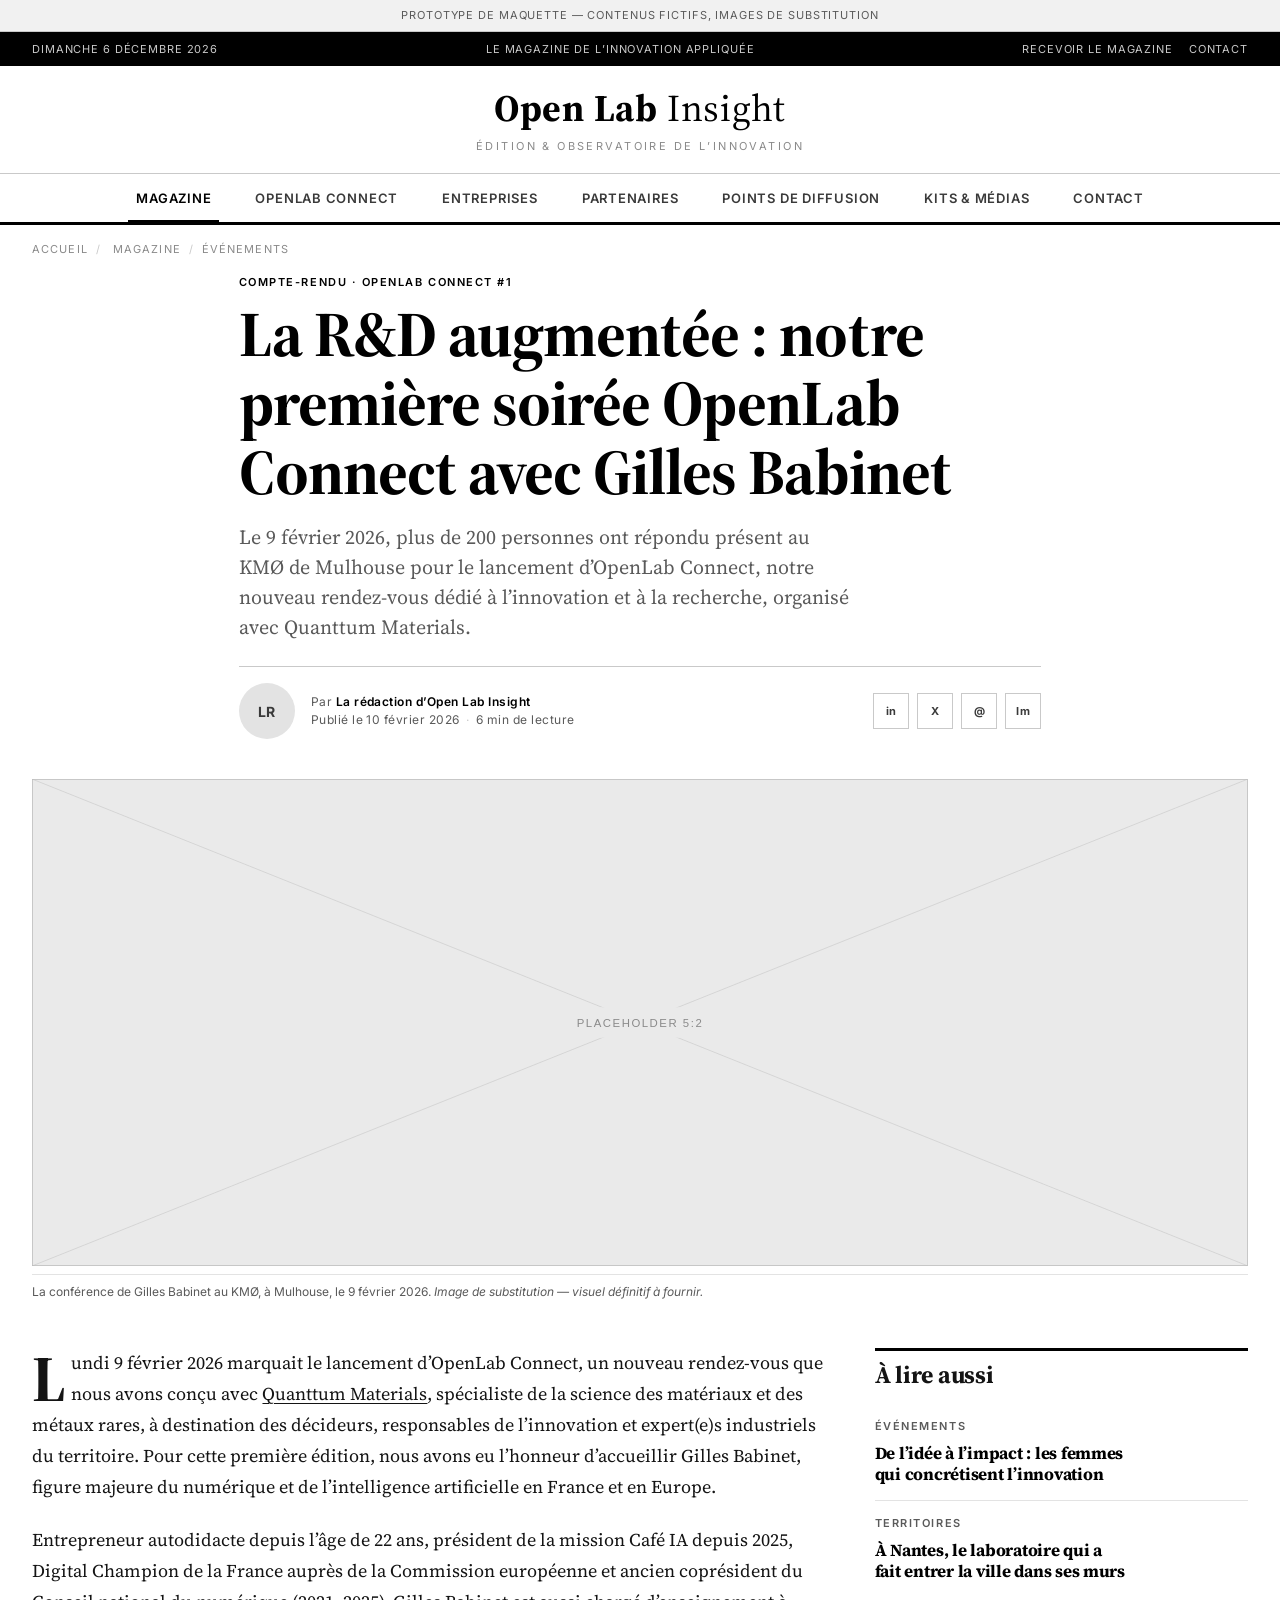
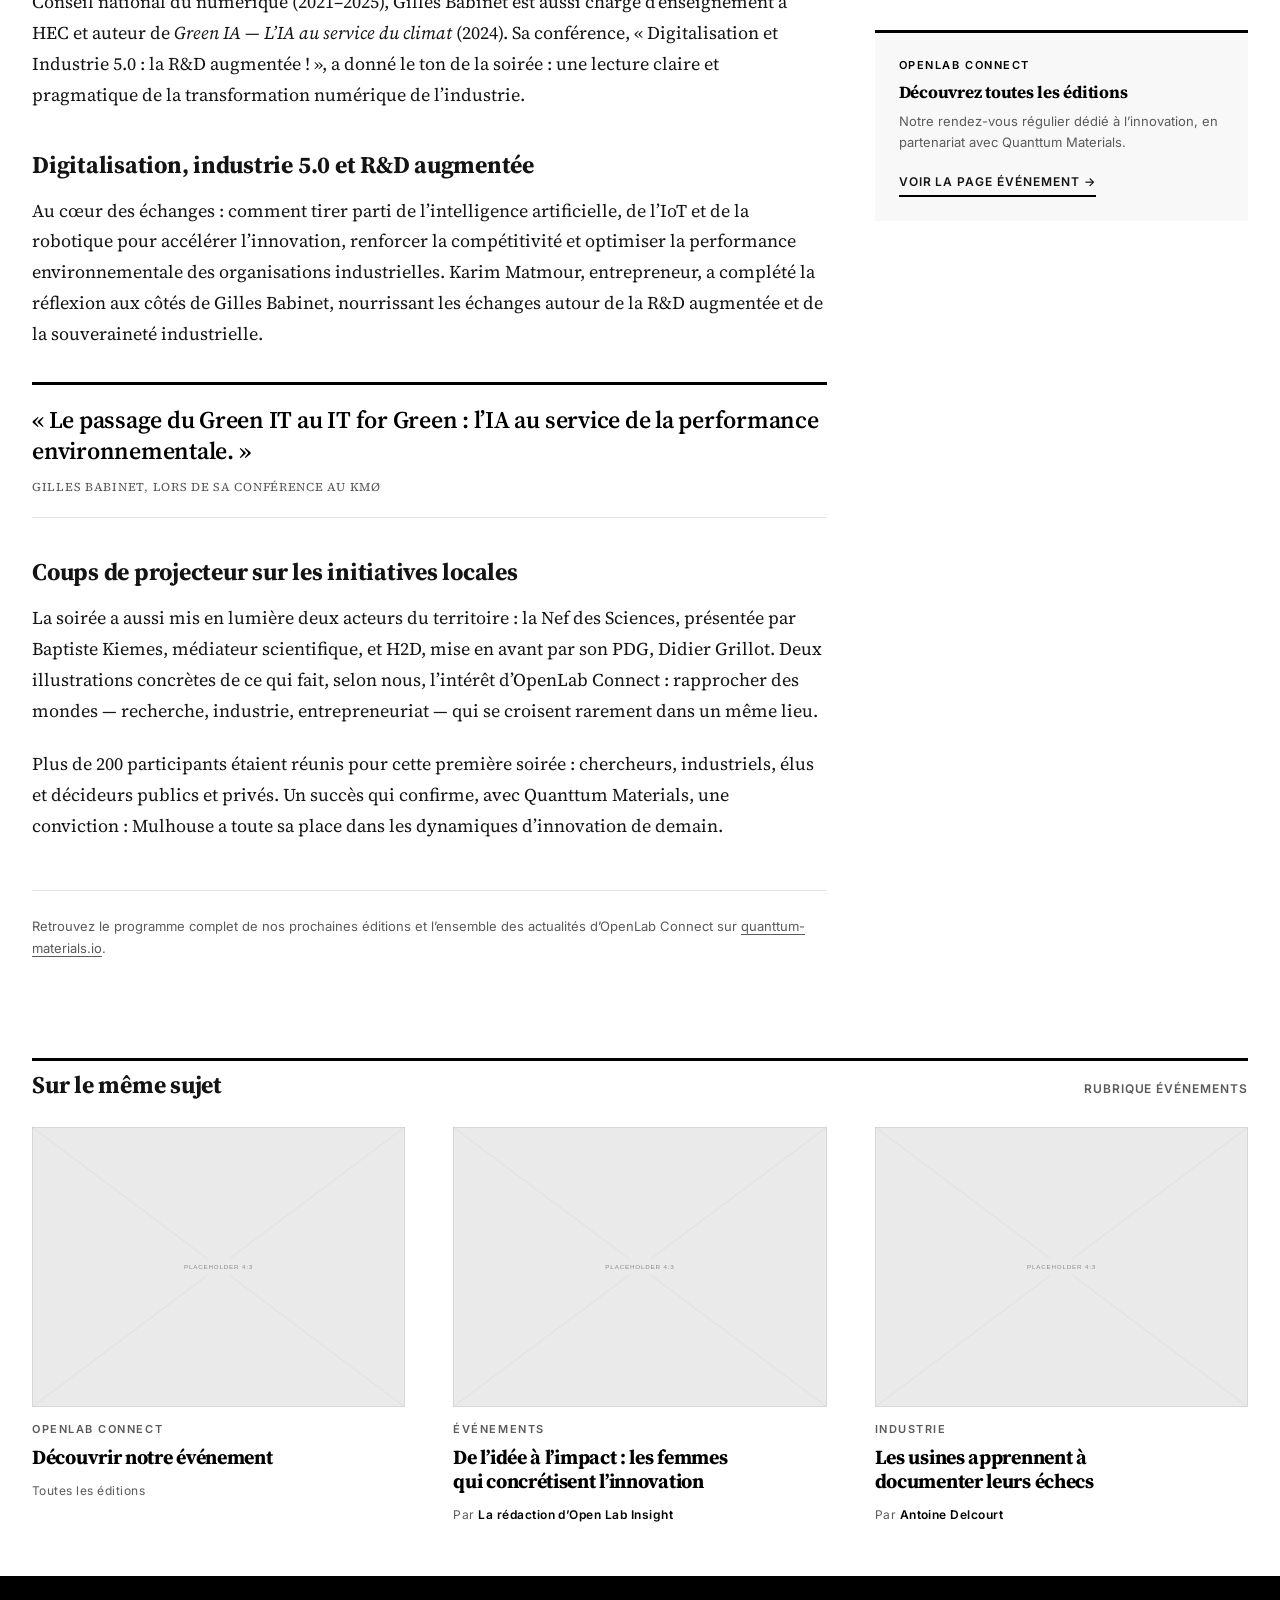
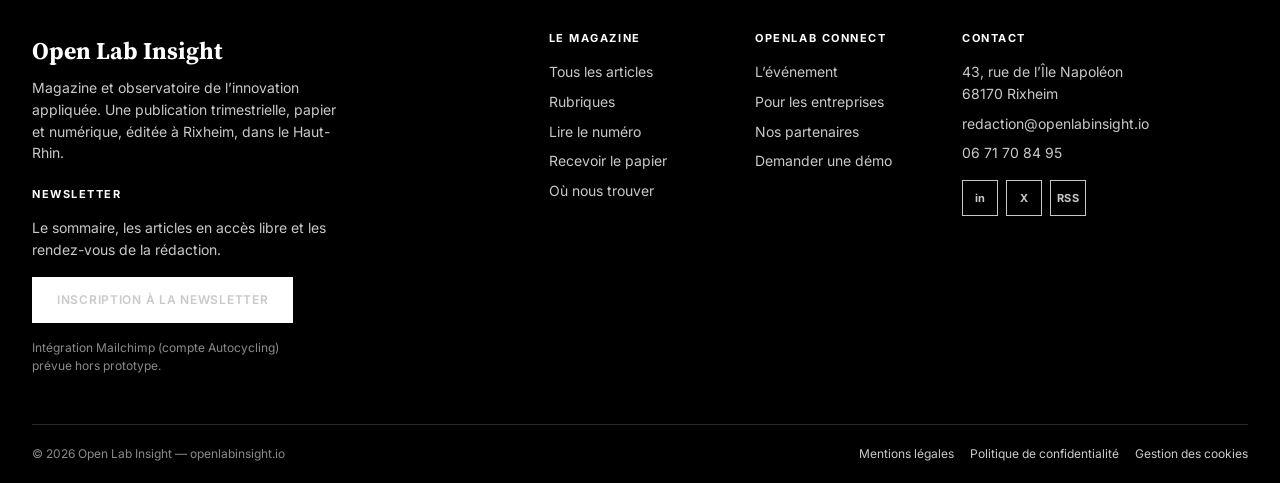
==== article-openlab-connect-1.html @ 0b48a6cc "OpenLab Connect : de la plateforme fictive à notre véritable événement OpenLab Connect devient notre" ====
<!doctype html>
<html lang="fr">
<head>
  <meta charset="utf-8">
  <meta name="viewport" content="width=device-width, initial-scale=1">
  <title>La R&D augmentée : notre première soirée avec Gilles Babinet | Open Lab Insight</title>
  <meta name="description" content="Compte-rendu de la 1re édition d'OpenLab Connect, le 9 février 2026 au KMØ de Mulhouse.">
  <link rel="preconnect" href="https://fonts.googleapis.com">
  <link rel="preconnect" href="https://fonts.gstatic.com" crossorigin>
  <link href="https://fonts.googleapis.com/css2?family=Inter:wght@400;500;600;700&family=Source+Serif+4:opsz,wght@8..60,400;8..60,600;8..60,700&display=swap" rel="stylesheet">
  <link href="https://cdn.jsdelivr.net/npm/bootstrap@5.3.3/dist/css/bootstrap.min.css" rel="stylesheet">
  <link href="assets/css/style.css" rel="stylesheet">
</head>
<body>
<!-- ============================================================
     Fragment commun : barre supérieure, bandeau-titre, navigation.
     Dupliqué dans chaque page (pas de moteur de template).
     Toute modification doit être répercutée partout — voir CLAUDE.md.
     L'onglet courant porte la classe « active » sur son .nav-link.
     ============================================================ -->
<div class="oli-protobar">Prototype de maquette &mdash; contenus fictifs, images de substitution</div>

<div class="oli-topbar">
  <div class="container oli-container">
    <div class="oli-topbar__inner">
      <span data-oli-date>&nbsp;</span>
      <span class="d-none d-lg-inline">Le magazine de l&rsquo;innovation appliqu&eacute;e</span>
      <span class="d-flex gap-3">
        <a href="kits.html">Recevoir le magazine</a>
        <a href="contact.html">Contact</a>
      </span>
    </div>
  </div>
</div>

<header class="oli-masthead">
  <div class="container oli-container">
    <a href="index.html" class="oli-logo">Open Lab <span>Insight</span></a>
    <p class="oli-tagline">&Eacute;dition &amp; observatoire de l&rsquo;innovation</p>
  </div>
</header>

<div class="oli-nav sticky-top">
  <div class="container oli-container">
    <nav class="navbar navbar-expand-lg" aria-label="Navigation principale">
      <button class="navbar-toggler ms-auto" type="button" data-bs-toggle="collapse"
              data-bs-target="#oliNav" aria-controls="oliNav" aria-expanded="false" aria-label="Ouvrir le menu">
        Menu
      </button>
      <div class="collapse navbar-collapse justify-content-center" id="oliNav">
        <ul class="navbar-nav">
          <li class="nav-item"><a class="nav-link active" data-nav="magazine" aria-current="page" href="magazine.html">Magazine</a></li>
          <li class="nav-item"><a class="nav-link" data-nav="connect" href="openlab-connect.html">OpenLab Connect</a></li>
          <li class="nav-item"><a class="nav-link" data-nav="entreprises" href="entreprises.html">Entreprises</a></li>
          <li class="nav-item"><a class="nav-link" data-nav="partenaires" href="partenaires.html">Partenaires</a></li>
          <li class="nav-item"><a class="nav-link" data-nav="diffusion" href="points-de-diffusion.html">Points de diffusion</a></li>
          <li class="nav-item"><a class="nav-link" data-nav="kits" href="kits.html">Kits &amp; m&eacute;dias</a></li>
          <li class="nav-item"><a class="nav-link" data-nav="contact" href="contact.html">Contact</a></li>
        </ul>
      </div>
    </nav>
  </div>
</div>

<main id="contenu">
<div class="container oli-container">
  <div class="oli-breadcrumb">
    <a href="index.html">Accueil</a><span class="oli-sep">/</span>
    <a href="magazine.html">Magazine</a><span class="oli-sep">/</span>&Eacute;v&eacute;nements
  </div>
</div>

<article>
  <!-- Chapeau de l'article -->
  <header class="container oli-container pb-4">
    <div class="row justify-content-center">
      <div class="col-lg-9 col-xl-8">
        <p class="oli-kicker oli-kicker--black">Compte-rendu &middot; OpenLab Connect #1</p>
        <h1 class="oli-headline oli-headline--xxl mb-3">
          La R&amp;D augment&eacute;e&nbsp;: notre premi&egrave;re soir&eacute;e OpenLab Connect avec Gilles Babinet
        </h1>
        <p class="oli-standfirst oli-standfirst--lg mb-4" style="max-width:62ch;">
          Le 9 f&eacute;vrier 2026, plus de 200 personnes ont r&eacute;pondu pr&eacute;sent au KM&Oslash; de Mulhouse pour
          le lancement d&rsquo;OpenLab Connect, notre nouveau rendez-vous d&eacute;di&eacute; &agrave; l&rsquo;innovation
          et &agrave; la recherche, organis&eacute; avec Quanttum Materials.
        </p>

        <div class="d-flex flex-wrap align-items-center justify-content-between gap-3 py-3 oli-rule oli-rule-dark">
          <div class="d-flex align-items-center gap-3">
            <span class="oli-avatar oli-avatar--lg" aria-hidden="true">LR</span>
            <div class="oli-byline mt-0">
              <div>Par <strong>La r&eacute;daction d&rsquo;Open Lab Insight</strong></div>
              <div>Publi&eacute; le 10 f&eacute;vrier 2026<span class="oli-sep">&middot;</span>6 min de lecture</div>
            </div>
          </div>
          <div class="oli-share d-flex gap-2">
            <a href="#" aria-label="Partager sur LinkedIn">in</a>
            <a href="#" aria-label="Partager sur X">X</a>
            <a href="#" aria-label="Partager par e-mail">@</a>
            <a href="#" aria-label="Imprimer l&rsquo;article">Im</a>
          </div>
        </div>
      </div>
    </div>
  </header>

  <!-- Visuel principal -->
  <div class="container oli-container mb-5">
    <figure class="mb-0">
      <img src="assets/img/ph-panorama.svg" alt="Image de substitution&nbsp;: conf&eacute;rence au KM&Oslash; de Mulhouse" width="1600" height="640">
      <figcaption>
        La conf&eacute;rence de Gilles Babinet au KM&Oslash;, &agrave; Mulhouse, le 9 f&eacute;vrier 2026.
        <em>Image de substitution &mdash; visuel d&eacute;finitif &agrave; fournir.</em>
      </figcaption>
    </figure>
  </div>

  <div class="container oli-container">
    <div class="row g-5">

      <!-- Corps de l'article -->
      <div class="col-lg-8">
        <div class="oli-article__body">
          <p class="oli-lede">
            Lundi 9 f&eacute;vrier 2026 marquait le lancement d&rsquo;OpenLab Connect, un nouveau rendez-vous
            que nous avons con&ccedil;u avec
            <a href="https://www.quanttum-materials.io/" target="_blank" rel="noopener">Quanttum Materials</a>,
            sp&eacute;cialiste de la science des mat&eacute;riaux et des m&eacute;taux rares, &agrave; destination des
            d&eacute;cideurs, responsables de l&rsquo;innovation et expert(e)s industriels du territoire. Pour cette
            premi&egrave;re &eacute;dition, nous avons eu l&rsquo;honneur d&rsquo;accueillir Gilles Babinet, figure majeure
            du num&eacute;rique et de l&rsquo;intelligence artificielle en France et en Europe.
          </p>
          <p>
            Entrepreneur autodidacte depuis l&rsquo;&acirc;ge de 22 ans, pr&eacute;sident de la mission Caf&eacute; IA
            depuis 2025, Digital Champion de la France aupr&egrave;s de la Commission europ&eacute;enne et ancien
            copr&eacute;sident du Conseil national du num&eacute;rique (2021&ndash;2025), Gilles Babinet est aussi
            charg&eacute; d&rsquo;enseignement &agrave; HEC et auteur de <em>Green IA &mdash; L&rsquo;IA au service du
            climat</em> (2024). Sa conf&eacute;rence, &laquo;&nbsp;Digitalisation et Industrie 5.0&nbsp;: la
            R&amp;D augment&eacute;e&nbsp;!&nbsp;&raquo;, a donn&eacute; le ton de la soir&eacute;e&nbsp;: une lecture claire
            et pragmatique de la transformation num&eacute;rique de l&rsquo;industrie.
          </p>

          <h2>Digitalisation, industrie 5.0 et R&amp;D augment&eacute;e</h2>
          <p>
            Au c&oelig;ur des &eacute;changes&nbsp;: comment tirer parti de l&rsquo;intelligence artificielle, de
            l&rsquo;IoT et de la robotique pour acc&eacute;l&eacute;rer l&rsquo;innovation, renforcer la comp&eacute;titivit&eacute;
            et optimiser la performance environnementale des organisations industrielles. Karim Matmour,
            entrepreneur, a compl&eacute;t&eacute; la r&eacute;flexion aux c&ocirc;t&eacute;s de Gilles Babinet, nourrissant les
            &eacute;changes autour de la R&amp;D augment&eacute;e et de la souverainet&eacute; industrielle.
          </p>

          <div class="oli-quote">
            <p>&laquo;&nbsp;Le passage du Green IT au IT for Green&nbsp;: l&rsquo;IA au service de la
            performance environnementale.&nbsp;&raquo;</p>
            <footer>Gilles Babinet, lors de sa conf&eacute;rence au KM&Oslash;</footer>
          </div>

          <h2>Coups de projecteur sur les initiatives locales</h2>
          <p>
            La soir&eacute;e a aussi mis en lumi&egrave;re deux acteurs du territoire&nbsp;: la Nef des Sciences,
            pr&eacute;sent&eacute;e par Baptiste Kiemes, m&eacute;diateur scientifique, et H2D, mise en avant par son
            PDG, Didier Grillot. Deux illustrations concr&egrave;tes de ce qui fait, selon nous, l&rsquo;int&eacute;r&ecirc;t
            d&rsquo;OpenLab Connect&nbsp;: rapprocher des mondes &mdash; recherche, industrie, entrepreneuriat &mdash;
            qui se croisent rarement dans un m&ecirc;me lieu.
          </p>
          <p>
            Plus de 200 participants &eacute;taient r&eacute;unis pour cette premi&egrave;re soir&eacute;e&nbsp;: chercheurs,
            industriels, &eacute;lus et d&eacute;cideurs publics et priv&eacute;s. Un succ&egrave;s qui confirme, avec
            Quanttum Materials, une conviction&nbsp;: Mulhouse a toute sa place dans les dynamiques
            d&rsquo;innovation de demain.
          </p>

          <p class="mt-5 pt-4 oli-rule" style="font-size:.8125rem;font-family:var(--oli-sans);color:var(--oli-grey-700);">
            Retrouvez le programme complet de nos prochaines &eacute;ditions et l&rsquo;ensemble des actualit&eacute;s
            d&rsquo;OpenLab Connect sur
            <a href="https://www.quanttum-materials.io/actualites" target="_blank" rel="noopener">quanttum-materials.io</a>.
          </p>
        </div>
      </div>

      <!-- Colonne latérale -->
      <aside class="col-lg-4">
        <div class="position-sticky" style="top:96px;">
          <div class="oli-section-head"><h2>&Agrave; lire aussi</h2></div>
          <ul class="oli-list mb-5">
            <li>
              <p class="oli-kicker">&Eacute;v&eacute;nements</p>
              <h3 class="oli-headline oli-headline--sm"><a href="article-openlab-connect-2.html">De l&rsquo;id&eacute;e &agrave; l&rsquo;impact&nbsp;: les femmes qui concr&eacute;tisent l&rsquo;innovation</a></h3>
            </li>
            <li>
              <p class="oli-kicker">Territoires</p>
              <h3 class="oli-headline oli-headline--sm"><a href="article.html">&Agrave; Nantes, le laboratoire qui a fait entrer la ville dans ses murs</a></h3>
            </li>
          </ul>

          <div class="oli-edito">
            <p class="oli-kicker oli-kicker--black">OpenLab Connect</p>
            <h3 class="oli-headline oli-headline--sm mb-2">D&eacute;couvrez toutes les &eacute;ditions</h3>
            <p style="font-size:.8125rem;color:var(--oli-grey-700);">Notre rendez-vous r&eacute;gulier d&eacute;di&eacute; &agrave; l&rsquo;innovation, en partenariat avec Quanttum Materials.</p>
            <a href="openlab-connect.html" class="oli-arrow-link">Voir la page &eacute;v&eacute;nement &rarr;</a>
          </div>
        </div>
      </aside>

    </div>
  </div>
</article>

<!-- Sur le même sujet -->
<section class="oli-section mt-4">
  <div class="container oli-container">
    <div class="oli-section-head">
      <h2>Sur le m&ecirc;me sujet</h2>
      <a class="oli-more" href="magazine.html">Rubrique &Eacute;v&eacute;nements</a>
    </div>
    <div class="row g-4 g-lg-5">
      <div class="col-md-4">
        <article class="oli-card"><a class="oli-card__media" href="openlab-connect.html" tabindex="-1" aria-hidden="true"><img src="assets/img/ph-standard.svg" alt="" width="900" height="675"></a>
          <p class="oli-kicker">OpenLab Connect</p>
          <h3 class="oli-headline oli-headline--md"><a href="openlab-connect.html">D&eacute;couvrir notre &eacute;v&eacute;nement</a></h3>
          <p class="oli-byline">Toutes les &eacute;ditions</p></article>
      </div>
      <div class="col-md-4">
        <article class="oli-card"><a class="oli-card__media" href="article-openlab-connect-2.html" tabindex="-1" aria-hidden="true"><img src="assets/img/ph-standard.svg" alt="" width="900" height="675"></a>
          <p class="oli-kicker">&Eacute;v&eacute;nements</p>
          <h3 class="oli-headline oli-headline--md"><a href="article-openlab-connect-2.html">De l&rsquo;id&eacute;e &agrave; l&rsquo;impact&nbsp;: les femmes qui concr&eacute;tisent l&rsquo;innovation</a></h3>
          <p class="oli-byline">Par <strong>La r&eacute;daction d&rsquo;Open Lab Insight</strong></p></article>
      </div>
      <div class="col-md-4">
        <article class="oli-card"><a class="oli-card__media" href="article.html" tabindex="-1" aria-hidden="true"><img src="assets/img/ph-standard.svg" alt="" width="900" height="675"></a>
          <p class="oli-kicker">Industrie</p>
          <h3 class="oli-headline oli-headline--md"><a href="article.html">Les usines apprennent &agrave; documenter leurs &eacute;checs</a></h3>
          <p class="oli-byline">Par <strong>Antoine Delcourt</strong></p></article>
      </div>
    </div>
  </div>
</section>
</main>

<!-- ============================================================
     Fragment commun : pied de page.
     Dupliqu&eacute; dans chaque page — voir CLAUDE.md.
     ============================================================ -->
<footer class="oli-footer">
  <div class="container oli-container">
    <div class="row g-4">

      <div class="col-lg-4">
        <p class="oli-footer__logo mb-2">Open Lab Insight</p>
        <p class="mb-4" style="font-size:.875rem;max-width:34ch;">
          Magazine et observatoire de l&rsquo;innovation appliqu&eacute;e. Une publication trimestrielle,
          papier et num&eacute;rique, &eacute;dit&eacute;e &agrave; Rixheim, dans le Haut-Rhin.
        </p>
        <h3>Newsletter</h3>
        <p class="mb-3" style="font-size:.875rem;max-width:34ch;">
          Le sommaire, les articles en acc&egrave;s libre et les rendez-vous de la r&eacute;daction.
        </p>
        <a href="#" class="btn btn-light">Inscription &agrave; la newsletter</a>
        <p class="form-text mt-3 mb-0" style="color:var(--oli-grey-500);max-width:34ch;">
          Int&eacute;gration Mailchimp (compte Autocycling) pr&eacute;vue hors prototype.
        </p>
      </div>

      <div class="col-6 col-lg-2 offset-lg-1">
        <h3>Le magazine</h3>
        <ul>
          <li><a href="magazine.html">Tous les articles</a></li>
          <li><a href="magazine.html">Rubriques</a></li>
          <li><a href="kits.html">Lire le num&eacute;ro</a></li>
          <li><a href="kits.html">Recevoir le papier</a></li>
          <li><a href="points-de-diffusion.html">O&ugrave; nous trouver</a></li>
        </ul>
      </div>

      <div class="col-6 col-lg-2">
        <h3>OpenLab Connect</h3>
        <ul>
          <li><a href="openlab-connect.html">L&rsquo;&eacute;v&eacute;nement</a></li>
          <li><a href="entreprises.html">Pour les entreprises</a></li>
          <li><a href="partenaires.html">Nos partenaires</a></li>
          <li><a href="contact.html">Demander une d&eacute;mo</a></li>
        </ul>
      </div>

      <div class="col-6 col-lg-3">
        <h3>Contact</h3>
        <ul>
          <li>43, rue de l&rsquo;&Icirc;le Napol&eacute;on<br>68170 Rixheim</li>
          <li><a href="mailto:redaction@openlabinsight.io">redaction@openlabinsight.io</a></li>
          <li><a href="tel:+33671708495">06 71 70 84 95</a></li>
        </ul>
        <div class="oli-share d-flex gap-2 mt-3">
          <a href="#" aria-label="LinkedIn">in</a>
          <a href="#" aria-label="X">X</a>
          <a href="#" aria-label="Flux RSS">RSS</a>
        </div>
      </div>

    </div>

    <div class="oli-footer__bottom d-flex flex-wrap justify-content-between gap-2">
      <span>&copy; <span data-oli-year>2026</span> Open Lab Insight &mdash; openlabinsight.io</span>
      <span class="d-flex flex-wrap gap-3">
        <a href="#">Mentions l&eacute;gales</a>
        <a href="#">Politique de confidentialit&eacute;</a>
        <a href="#">Gestion des cookies</a>
      </span>
    </div>
  </div>
</footer>
<script src="https://cdn.jsdelivr.net/npm/bootstrap@5.3.3/dist/js/bootstrap.bundle.min.js"></script>
<script src="assets/js/main.js"></script>
</body>
</html>
---- assets/css/style.css ----
/* ==========================================================================
   Open Lab Insight — prototype
   Palette : blanc, noir, gris uniquement. Aucune couleur.
   Surcharge des variables Bootstrap 5 (voir CLAUDE.md).
   ========================================================================== */

:root {
  /* Échelle de gris */
  --oli-black:     #000000;
  --oli-ink:       #141414;
  --oli-graphite:  #3a3a3a;
  --oli-grey-700:  #5a5a5a;
  --oli-grey-500:  #8a8a8a;
  --oli-grey-300:  #c9c9c9;
  --oli-grey-200:  #e3e3e3;
  --oli-grey-100:  #f1f1f1;
  --oli-grey-50:   #f8f8f8;
  --oli-white:     #ffffff;

  --oli-serif: "Source Serif 4", Georgia, "Times New Roman", serif;
  --oli-sans:  "Inter", -apple-system, BlinkMacSystemFont, "Segoe UI", Roboto, Helvetica, Arial, sans-serif;

  --oli-rule:       1px solid var(--oli-grey-200);
  --oli-rule-dark:  1px solid var(--oli-grey-300);
  --oli-rule-heavy: 3px solid var(--oli-black);

  /* Bootstrap : neutralisation des arrondis et de la couleur d'accent */
  --bs-border-radius: 0;
  --bs-border-radius-sm: 0;
  --bs-border-radius-lg: 0;
  --bs-border-radius-xl: 0;
  --bs-border-radius-pill: 0;
  --bs-body-font-family: var(--oli-sans);
  --bs-body-color: var(--oli-ink);
  --bs-body-bg: var(--oli-white);
  --bs-border-color: var(--oli-grey-200);
  --bs-primary: #000000;
  --bs-link-color: var(--oli-ink);
  --bs-link-hover-color: var(--oli-black);
  --bs-focus-ring-color: rgba(0, 0, 0, .25);
}

/* --------------------------------------------------------- Base ---------- */

body {
  font-family: var(--oli-sans);
  color: var(--oli-ink);
  background: var(--oli-white);
  font-size: 1rem;
  line-height: 1.55;
  -webkit-font-smoothing: antialiased;
}

a { text-decoration: none; color: inherit; }
a:hover { color: var(--oli-black); }

img { max-width: 100%; height: auto; display: block; }

::selection { background: var(--oli-black); color: var(--oli-white); }

:focus-visible {
  outline: 2px solid var(--oli-black);
  outline-offset: 2px;
}

.oli-container { max-width: 1240px; }

/* ------------------------------------------------- Typographie presse ---- */

.oli-serif { font-family: var(--oli-serif); }

.oli-kicker {
  font-family: var(--oli-sans);
  font-size: .6875rem;
  font-weight: 600;
  letter-spacing: .14em;
  text-transform: uppercase;
  color: var(--oli-grey-700);
  margin: 0 0 .5rem;
}
.oli-kicker--black { color: var(--oli-black); }
.oli-kicker--light { color: var(--oli-grey-300); }

.oli-headline {
  font-family: var(--oli-serif);
  font-weight: 700;
  line-height: 1.08;
  letter-spacing: -.015em;
  color: var(--oli-black);
  margin: 0;
  text-wrap: balance;
}
.oli-headline--xxl { font-size: clamp(2.4rem, 5.2vw, 4rem); }
.oli-headline--xl  { font-size: clamp(1.9rem, 3.4vw, 2.7rem); }
.oli-headline--lg  { font-size: clamp(1.5rem, 2.2vw, 1.9rem); }
.oli-headline--md  { font-size: 1.25rem; line-height: 1.18; }
.oli-headline--sm  { font-size: 1.0625rem; line-height: 1.25; }

a .oli-headline, .oli-headline a { transition: opacity .15s ease; }
a:hover .oli-headline, .oli-headline a:hover {
  text-decoration: underline;
  text-decoration-thickness: 1px;
  text-underline-offset: 3px;
}

.oli-standfirst {
  font-family: var(--oli-serif);
  font-size: 1.0625rem;
  line-height: 1.5;
  color: var(--oli-grey-700);
  margin: .625rem 0 0;
}
.oli-standfirst--lg { font-size: 1.25rem; }

.oli-byline {
  font-size: .75rem;
  letter-spacing: .04em;
  color: var(--oli-grey-700);
  margin: .75rem 0 0;
}
.oli-byline strong { color: var(--oli-black); font-weight: 600; }
.oli-byline .oli-sep { color: var(--oli-grey-300); margin: 0 .4rem; }

.oli-avatar {
  width: 34px; height: 34px;
  border-radius: 50%;
  background: var(--oli-grey-200);
  color: var(--oli-graphite);
  font-size: .6875rem;
  font-weight: 700;
  letter-spacing: .04em;
  display: inline-flex;
  align-items: center;
  justify-content: center;
  flex: 0 0 auto;
}
.oli-avatar--lg { width: 56px; height: 56px; font-size: .875rem; }

/* [hidden] doit l'emporter sur les display: flex/block des composants */
[hidden] { display: none !important; }

/* --------------------------------------------------------- Filets -------- */

.oli-rule       { border-top: var(--oli-rule); }
.oli-rule-dark  { border-top: var(--oli-rule-dark); }
.oli-rule-heavy { border-top: var(--oli-rule-heavy); }

.oli-section {
  padding: 3.25rem 0;
}
.oli-section--tight { padding: 2.25rem 0; }

.oli-section-head {
  border-top: var(--oli-rule-heavy);
  padding-top: .625rem;
  margin-bottom: 1.75rem;
  display: flex;
  align-items: baseline;
  justify-content: space-between;
  gap: 1rem;
  flex-wrap: wrap;
}
.oli-section-head h2 {
  font-family: var(--oli-serif);
  font-size: 1.5rem;
  font-weight: 700;
  letter-spacing: -.01em;
  margin: 0;
}
.oli-section-head .oli-more {
  font-size: .75rem;
  font-weight: 600;
  letter-spacing: .08em;
  text-transform: uppercase;
  color: var(--oli-grey-700);
  white-space: nowrap;
}
.oli-section-head .oli-more:hover { color: var(--oli-black); text-decoration: underline; text-underline-offset: 3px; }

/* Colonnes séparées par un filet vertical (desktop uniquement) */
@media (min-width: 992px) {
  .oli-col-divider { border-left: var(--oli-rule); padding-left: 2rem !important; }
}

/* ------------------------------------------------------- En-tête --------- */

.oli-topbar {
  background: var(--oli-black);
  color: var(--oli-grey-300);
  font-size: .6875rem;
  letter-spacing: .08em;
  text-transform: uppercase;
}
.oli-topbar a { color: var(--oli-grey-300); }
.oli-topbar a:hover { color: var(--oli-white); text-decoration: underline; text-underline-offset: 3px; }
.oli-topbar .oli-topbar__inner {
  display: flex; align-items: center; justify-content: space-between;
  gap: 1rem; padding: .5rem 0; min-height: 34px;
}

.oli-masthead { padding: 1.5rem 0 1.125rem; text-align: center; }
.oli-logo {
  font-family: var(--oli-serif);
  font-weight: 700;
  font-size: clamp(1.6rem, 3.6vw, 2.35rem);
  letter-spacing: .02em;
  line-height: 1;
  color: var(--oli-black);
  display: inline-block;
}
.oli-logo span { font-weight: 400; }
.oli-tagline {
  font-size: .6875rem;
  letter-spacing: .22em;
  text-transform: uppercase;
  color: var(--oli-grey-500);
  margin: .625rem 0 0;
}

.oli-nav {
  border-top: var(--oli-rule-dark);
  border-bottom: var(--oli-rule-heavy);
  background: var(--oli-white);
}
.oli-nav .navbar { padding: 0; }
.oli-nav .nav-link {
  font-size: .8125rem;
  font-weight: 600;
  letter-spacing: .06em;
  text-transform: uppercase;
  color: var(--oli-graphite);
  padding: .875rem 0;
  position: relative;
}
.oli-nav .nav-item + .nav-item { margin-left: 1.75rem; }
.oli-nav .nav-link:hover { color: var(--oli-black); }
.oli-nav .nav-link::after {
  content: ""; position: absolute; left: 0; right: 0; bottom: -1px;
  height: 3px; background: var(--oli-black);
  transform: scaleX(0); transform-origin: left; transition: transform .18s ease;
}
.oli-nav .nav-link:hover::after,
.oli-nav .nav-link.active::after { transform: scaleX(1); }
.oli-nav .nav-link.active { color: var(--oli-black); }

.oli-nav .navbar-toggler {
  border: var(--oli-rule-dark);
  padding: .375rem .625rem;
  font-size: .75rem;
  font-weight: 600;
  letter-spacing: .1em;
  text-transform: uppercase;
  margin: .5rem 0;
}
.oli-nav .navbar-toggler:focus { box-shadow: none; }

@media (max-width: 991.98px) {
  .oli-nav .nav-item + .nav-item { margin-left: 0; }
  .oli-nav .nav-link { padding: .625rem 0; border-top: var(--oli-rule); }
  .oli-nav .navbar-collapse { padding-bottom: .75rem; }
}

/* ---------------------------------------------------------- Cartes ------- */

.oli-card { display: block; }
.oli-card__media { display: block; overflow: hidden; background: var(--oli-grey-100); margin-bottom: .875rem; }
.oli-card__media img { width: 100%; transition: transform .35s ease, filter .35s ease; }
.oli-card:hover .oli-card__media img { transform: scale(1.03); }
.oli-card + .oli-card { margin-top: 1.75rem; padding-top: 1.75rem; border-top: var(--oli-rule); }

/* Liste « à la une » : titres seuls séparés par des filets */
.oli-list { list-style: none; margin: 0; padding: 0; }
.oli-list li { padding: .875rem 0; border-top: var(--oli-rule); }
.oli-list li:first-child { border-top: 0; padding-top: 0; }
.oli-list li:last-child { padding-bottom: 0; }

/* Le fil : items numérotés */
.oli-fil { counter-reset: fil; }
.oli-fil__item { position: relative; padding-top: .875rem; border-top: var(--oli-rule-heavy); }
.oli-fil__num {
  font-family: var(--oli-serif);
  font-size: 1.75rem;
  font-weight: 700;
  line-height: 1;
  color: var(--oli-grey-300);
  display: block;
  margin-bottom: .5rem;
}

/* ----------------------------------------------------------- Édito ------- */

.oli-edito {
  background: var(--oli-grey-50);
  border-top: var(--oli-rule-heavy);
  padding: 1.5rem;
}
/* Utiliser .h-100 (Bootstrap) uniquement quand le bloc doit remplir sa colonne. */
.oli-edito__body {
  font-family: var(--oli-serif);
  font-size: 1rem;
  line-height: 1.62;
  color: var(--oli-graphite);
}
.oli-edito__body > p:first-of-type::first-letter {
  font-family: var(--oli-serif);
  font-weight: 700;
  font-size: 3.4em;
  line-height: .82;
  float: left;
  margin: .06em .12em 0 0;
  color: var(--oli-black);
}

/* --------------------------------------------------------- Article ------- */

.oli-article__body {
  font-family: var(--oli-serif);
  font-size: 1.125rem;
  line-height: 1.72;
  color: var(--oli-ink);
}
.oli-article__body > p { margin-bottom: 1.375rem; }
.oli-article__body > p.oli-lede::first-letter {
  font-weight: 700;
  font-size: 3.6em;
  line-height: .82;
  float: left;
  margin: .06em .1em 0 0;
}
.oli-article__body h2 {
  font-family: var(--oli-serif);
  font-size: 1.5rem;
  font-weight: 700;
  margin: 2.5rem 0 1rem;
  letter-spacing: -.01em;
}
.oli-article__body h3 {
  font-family: var(--oli-sans);
  font-size: .8125rem;
  font-weight: 700;
  letter-spacing: .1em;
  text-transform: uppercase;
  margin: 2rem 0 .75rem;
}
.oli-article__body ul { margin: 0 0 1.375rem 1.1rem; }
.oli-article__body li { margin-bottom: .5rem; }
.oli-article__body a { text-decoration: underline; text-underline-offset: 3px; text-decoration-thickness: 1px; }

.oli-quote {
  border-top: var(--oli-rule-heavy);
  border-bottom: var(--oli-rule);
  padding: 1.25rem 0;
  margin: 2rem 0;
}
.oli-quote p {
  font-family: var(--oli-serif);
  font-size: 1.5rem;
  line-height: 1.28;
  font-weight: 600;
  color: var(--oli-black);
  margin: 0 0 .625rem;
  letter-spacing: -.01em;
}
.oli-quote footer { font-size: .75rem; letter-spacing: .06em; text-transform: uppercase; color: var(--oli-grey-700); }

figure { margin: 0 0 1.75rem; }
figcaption {
  font-size: .75rem;
  line-height: 1.45;
  color: var(--oli-grey-700);
  padding-top: .5rem;
  border-top: var(--oli-rule);
  margin-top: .5rem;
}

.oli-share a {
  display: inline-flex; align-items: center; justify-content: center;
  width: 36px; height: 36px;
  border: var(--oli-rule-dark);
  font-size: .6875rem; font-weight: 700; letter-spacing: .04em;
  color: var(--oli-graphite);
}
.oli-share a:hover { background: var(--oli-black); color: var(--oli-white); border-color: var(--oli-black); }

/* ----------------------------------------------------- Bandes noires ----- */

.oli-band-dark {
  background: var(--oli-black);
  color: var(--oli-white);
}
.oli-band-dark .oli-headline,
.oli-band-dark h2, .oli-band-dark h3 { color: var(--oli-white); }
.oli-band-dark p { color: var(--oli-grey-300); }
.oli-band-dark a:not(.btn) { color: var(--oli-white); }

.oli-band-grey { background: var(--oli-grey-50); }

/* --------------------------------------------------------- Boutons ------- */

.btn { border-radius: 0; font-weight: 600; letter-spacing: .06em; text-transform: uppercase; font-size: .75rem; padding: .8125rem 1.5rem; }
.btn-dark { background: var(--oli-black); border-color: var(--oli-black); }
.btn-dark:hover { background: var(--oli-graphite); border-color: var(--oli-graphite); }
.btn-outline-dark { border-color: var(--oli-black); color: var(--oli-black); }
.btn-outline-dark:hover { background: var(--oli-black); color: var(--oli-white); }
.btn-light { background: var(--oli-white); border-color: var(--oli-white); color: var(--oli-black); }
.btn-light:hover { background: var(--oli-grey-200); border-color: var(--oli-grey-200); color: var(--oli-black); }
.btn-outline-light:hover { color: var(--oli-black); }

.oli-arrow-link {
  font-size: .75rem; font-weight: 600; letter-spacing: .08em; text-transform: uppercase;
  display: inline-flex; align-items: center; gap: .5rem;
  border-bottom: 2px solid var(--oli-black);
  padding-bottom: .25rem;
}
.oli-arrow-link:hover { gap: .875rem; }
.oli-arrow-link { transition: gap .18s ease; }

/* ----------------------------------------------------- Filtres rubrique -- */

.oli-filters { display: flex; flex-wrap: wrap; gap: .5rem; }
.oli-filter {
  font-size: .6875rem; font-weight: 600; letter-spacing: .1em; text-transform: uppercase;
  padding: .5rem .875rem;
  border: var(--oli-rule-dark);
  background: var(--oli-white);
  color: var(--oli-grey-700);
  cursor: pointer;
}
.oli-filter:hover { border-color: var(--oli-black); color: var(--oli-black); }
.oli-filter.is-active { background: var(--oli-black); border-color: var(--oli-black); color: var(--oli-white); }

/* ----------------------------------------------- Zones d'intégration ----- */
/* Fonctionnalités attendues en intégration finale — hors périmètre du proto */

.oli-integration {
  border: 1px dashed var(--oli-grey-300);
  background:
    repeating-linear-gradient(135deg, var(--oli-grey-50) 0 10px, var(--oli-white) 10px 20px);
  padding: 2rem 1.5rem;
  text-align: center;
  color: var(--oli-grey-700);
}
.oli-integration__tag {
  display: inline-block;
  font-size: .625rem; font-weight: 700; letter-spacing: .14em; text-transform: uppercase;
  background: var(--oli-black); color: var(--oli-white);
  padding: .25rem .5rem;
  margin-bottom: .875rem;
}
.oli-integration h3 {
  font-family: var(--oli-serif);
  font-size: 1.25rem; font-weight: 700; color: var(--oli-black);
  margin: 0 0 .5rem;
}
.oli-integration p { font-size: .875rem; margin: 0 auto; max-width: 52ch; }
.oli-integration--ratio { display: flex; flex-direction: column; align-items: center; justify-content: center; }
.oli-ratio-4x3 { aspect-ratio: 4 / 3; }
.oli-ratio-16x9 { aspect-ratio: 16 / 9; }

/* ----------------------------------------------------------- Carte ------- */

.oli-map {
  position: relative;
  background: var(--oli-grey-100);
  border: var(--oli-rule-dark);
  overflow: hidden;
  min-height: 420px;
  height: 100%;
}
.oli-map__canvas { position: absolute; inset: 0; width: 100%; height: 100%; object-fit: cover; filter: grayscale(1); }
.oli-map__overlay {
  position: absolute; left: 50%; top: 50%; transform: translate(-50%, -50%);
  background: rgba(255,255,255,.94);
  border: 1px solid var(--oli-grey-300);
  padding: 1.25rem 1.5rem;
  text-align: center;
  max-width: 24rem;
}
.oli-pin {
  position: absolute;
  width: 26px; height: 26px;
  transform: translate(-50%, -100%);
  background: var(--oli-black);
  color: var(--oli-white);
  font-size: .6875rem; font-weight: 700;
  display: flex; align-items: center; justify-content: center;
  border-radius: 50% 50% 50% 0;
  rotate: -45deg;
  cursor: pointer;
}
.oli-pin span { rotate: 45deg; }
.oli-pin.is-active { background: var(--oli-white); color: var(--oli-black); border: 2px solid var(--oli-black); }

.oli-point { padding: 1rem 0; border-top: var(--oli-rule); cursor: pointer; }
.oli-point:hover { background: var(--oli-grey-50); }
.oli-point.is-active { background: var(--oli-grey-100); }
.oli-point__type {
  font-size: .625rem; font-weight: 700; letter-spacing: .12em; text-transform: uppercase;
  color: var(--oli-grey-700); border: var(--oli-rule-dark); padding: .125rem .375rem;
}
.oli-points-scroll { max-height: 520px; overflow-y: auto; }

/* ------------------------------------------------------ Formulaires ------ */

.form-label {
  font-size: .6875rem; font-weight: 600; letter-spacing: .1em; text-transform: uppercase;
  color: var(--oli-graphite); margin-bottom: .375rem;
}
.form-control, .form-select {
  border-radius: 0;
  border: 1px solid var(--oli-grey-300);
  padding: .75rem .875rem;
  font-size: .9375rem;
}
.form-control:focus, .form-select:focus {
  border-color: var(--oli-black);
  box-shadow: none;
}
.form-control::placeholder { color: var(--oli-grey-500); }
.form-check-input { border-radius: 0; border-color: var(--oli-grey-500); }
.form-check-input:checked { background-color: var(--oli-black); border-color: var(--oli-black); }
.form-check-input:focus { box-shadow: none; border-color: var(--oli-black); }
.form-check-label { font-size: .8125rem; color: var(--oli-grey-700); }
.form-text { font-size: .75rem; color: var(--oli-grey-500); }
.invalid-feedback { font-size: .75rem; }
.was-validated .form-control:invalid, .form-control.is-invalid { border-color: var(--oli-black); background-image: none; }
.was-validated .form-control:valid, .form-control.is-valid { border-color: var(--oli-grey-300); background-image: none; }
.invalid-feedback { color: var(--oli-black); font-weight: 600; }

/* ------------------------------------------------------------ Divers ----- */

.oli-stat__value {
  font-family: var(--oli-serif);
  font-size: clamp(2rem, 4vw, 2.75rem);
  font-weight: 700; line-height: 1; color: var(--oli-black);
}
.oli-band-dark .oli-stat__value { color: var(--oli-white); }
.oli-stat__label { font-size: .6875rem; letter-spacing: .12em; text-transform: uppercase; color: var(--oli-grey-700); margin-top: .5rem; }
.oli-band-dark .oli-stat__label { color: var(--oli-grey-500); }

.oli-step__num {
  font-family: var(--oli-serif); font-size: 2.25rem; font-weight: 700; line-height: 1;
  color: var(--oli-grey-300); display: block; margin-bottom: .75rem;
}

.oli-feature { border-top: var(--oli-rule-heavy); padding-top: 1rem; height: 100%; }
.oli-feature h3 { font-family: var(--oli-serif); font-size: 1.125rem; font-weight: 700; margin: 0 0 .5rem; }
.oli-feature p { font-size: .9375rem; color: var(--oli-grey-700); margin: 0; }

.oli-offer {
  border: var(--oli-rule-dark);
  padding: 1.75rem 1.5rem;
  height: 100%;
  display: flex; flex-direction: column;
}
.oli-offer--featured { border: 2px solid var(--oli-black); }
.oli-offer__price { font-family: var(--oli-serif); font-size: 2rem; font-weight: 700; line-height: 1; }
.oli-offer__price small { font-family: var(--oli-sans); font-size: .75rem; font-weight: 500; color: var(--oli-grey-700); letter-spacing: .04em; }
.oli-offer ul { list-style: none; padding: 0; margin: 1.25rem 0; font-size: .875rem; }
.oli-offer li { padding: .5rem 0; border-top: var(--oli-rule); color: var(--oli-graphite); }

/* Mur de logos partenaires (placeholders typographiques) */
.oli-logo-tile {
  border: var(--oli-rule-dark);
  aspect-ratio: 3 / 2;
  display: flex; align-items: center; justify-content: center;
  padding: 1rem; text-align: center;
  background: var(--oli-white);
  transition: border-color .15s ease;
}
.oli-logo-tile:hover { border-color: var(--oli-black); }
.oli-logo-tile span {
  font-family: var(--oli-serif); font-weight: 700; font-size: 1rem;
  letter-spacing: .02em; color: var(--oli-grey-500);
}
.oli-logo-tile:hover span { color: var(--oli-black); }

/* Liste de fichiers téléchargeables */
.oli-file { display: flex; align-items: center; gap: 1.25rem; padding: 1.25rem 0; border-top: var(--oli-rule); }
.oli-file__ext {
  flex: 0 0 auto; width: 54px; height: 66px;
  border: var(--oli-rule-dark);
  display: flex; align-items: flex-end; justify-content: center;
  font-size: .625rem; font-weight: 700; letter-spacing: .06em;
  padding-bottom: .5rem; color: var(--oli-graphite);
  background: var(--oli-grey-50);
}
.oli-file__meta { font-size: .75rem; color: var(--oli-grey-500); letter-spacing: .04em; }

/* Fil d'Ariane */
.oli-breadcrumb { font-size: .6875rem; letter-spacing: .1em; text-transform: uppercase; color: var(--oli-grey-500); padding: 1rem 0; }
.oli-breadcrumb a:hover { text-decoration: underline; text-underline-offset: 3px; }
.oli-breadcrumb .oli-sep { margin: 0 .5rem; color: var(--oli-grey-300); }

/* En-tête de page intérieure */
.oli-page-head { padding: 2.5rem 0 2.25rem; border-bottom: var(--oli-rule-heavy); }

/* ------------------------------------------------------------ Pied ------- */

.oli-footer { background: var(--oli-black); color: var(--oli-grey-300); padding: 3.5rem 0 0; margin-top: 0; }
.oli-footer a { color: var(--oli-grey-300); }
.oli-footer a:hover { color: var(--oli-white); text-decoration: underline; text-underline-offset: 3px; }
.oli-footer h3 {
  font-size: .6875rem; font-weight: 700; letter-spacing: .14em; text-transform: uppercase;
  color: var(--oli-white); margin: 0 0 1rem;
}
.oli-footer ul { list-style: none; padding: 0; margin: 0; font-size: .875rem; }
.oli-footer li { margin-bottom: .5rem; }
.oli-footer__logo { font-family: var(--oli-serif); font-size: 1.5rem; font-weight: 700; color: var(--oli-white); }
.oli-footer__bottom {
  border-top: 1px solid #2a2a2a;
  margin-top: 3rem; padding: 1.25rem 0;
  font-size: .75rem; color: var(--oli-grey-500);
}

/* Bandeau « prototype » */
.oli-protobar {
  background: var(--oli-grey-100);
  border-bottom: var(--oli-rule-dark);
  font-size: .6875rem; letter-spacing: .08em; text-transform: uppercase;
  color: var(--oli-grey-700);
  padding: .4375rem 0;
  text-align: center;
}

/* Toast de confirmation des formulaires (prototype, sans backend) */
.oli-formnote {
  border: var(--oli-rule-heavy);
  border-width: 3px 1px 1px;
  border-style: solid;
  border-color: var(--oli-black) var(--oli-grey-200) var(--oli-grey-200);
  background: var(--oli-grey-50);
  padding: 1rem 1.25rem;
  font-size: .875rem;
}

@media print {
  .oli-topbar, .oli-nav, .oli-footer, .oli-protobar, .oli-share { display: none !important; }
}

/* Navigation resserrée sur le breakpoint lg (7 rubriques sur une ligne) */
@media (min-width: 992px) and (max-width: 1199.98px) {
  .oli-nav .nav-item + .nav-item { margin-left: 1.05rem; }
  .oli-nav .nav-link { font-size: .75rem; letter-spacing: .04em; }
}
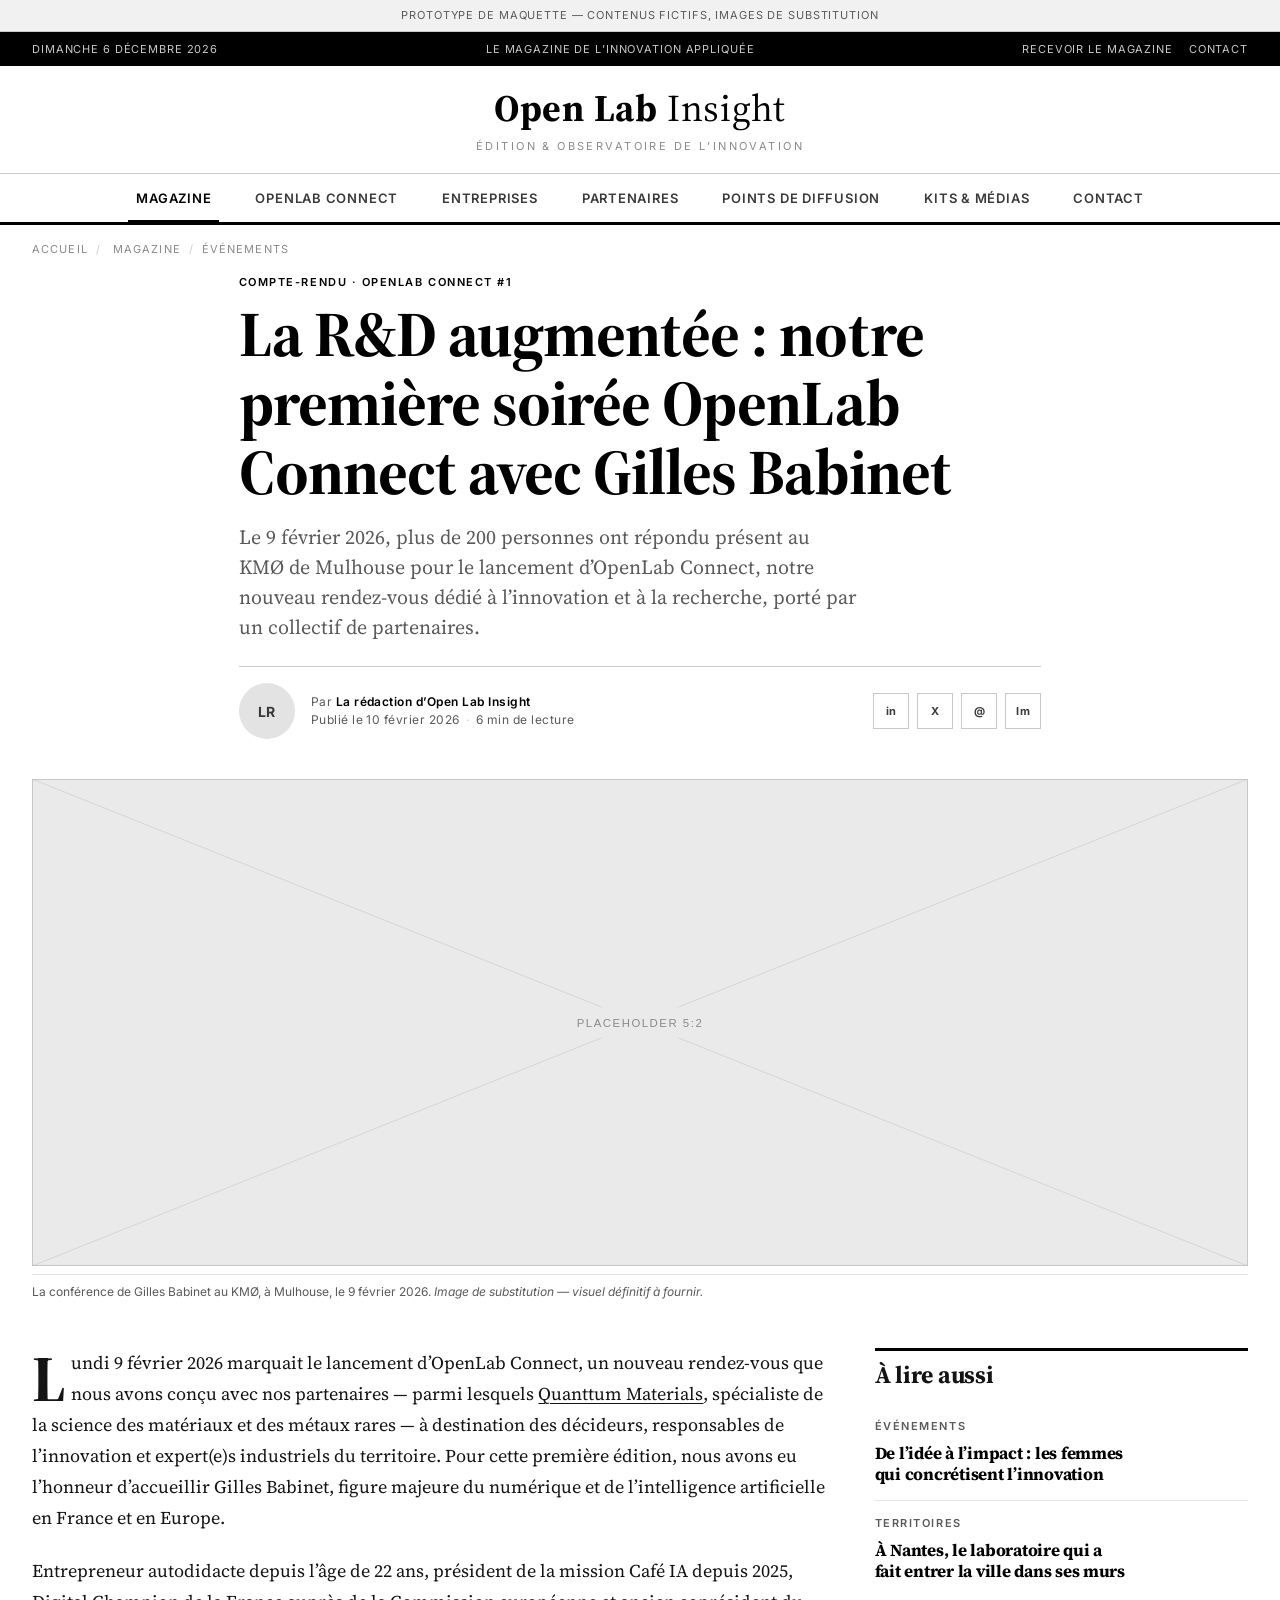
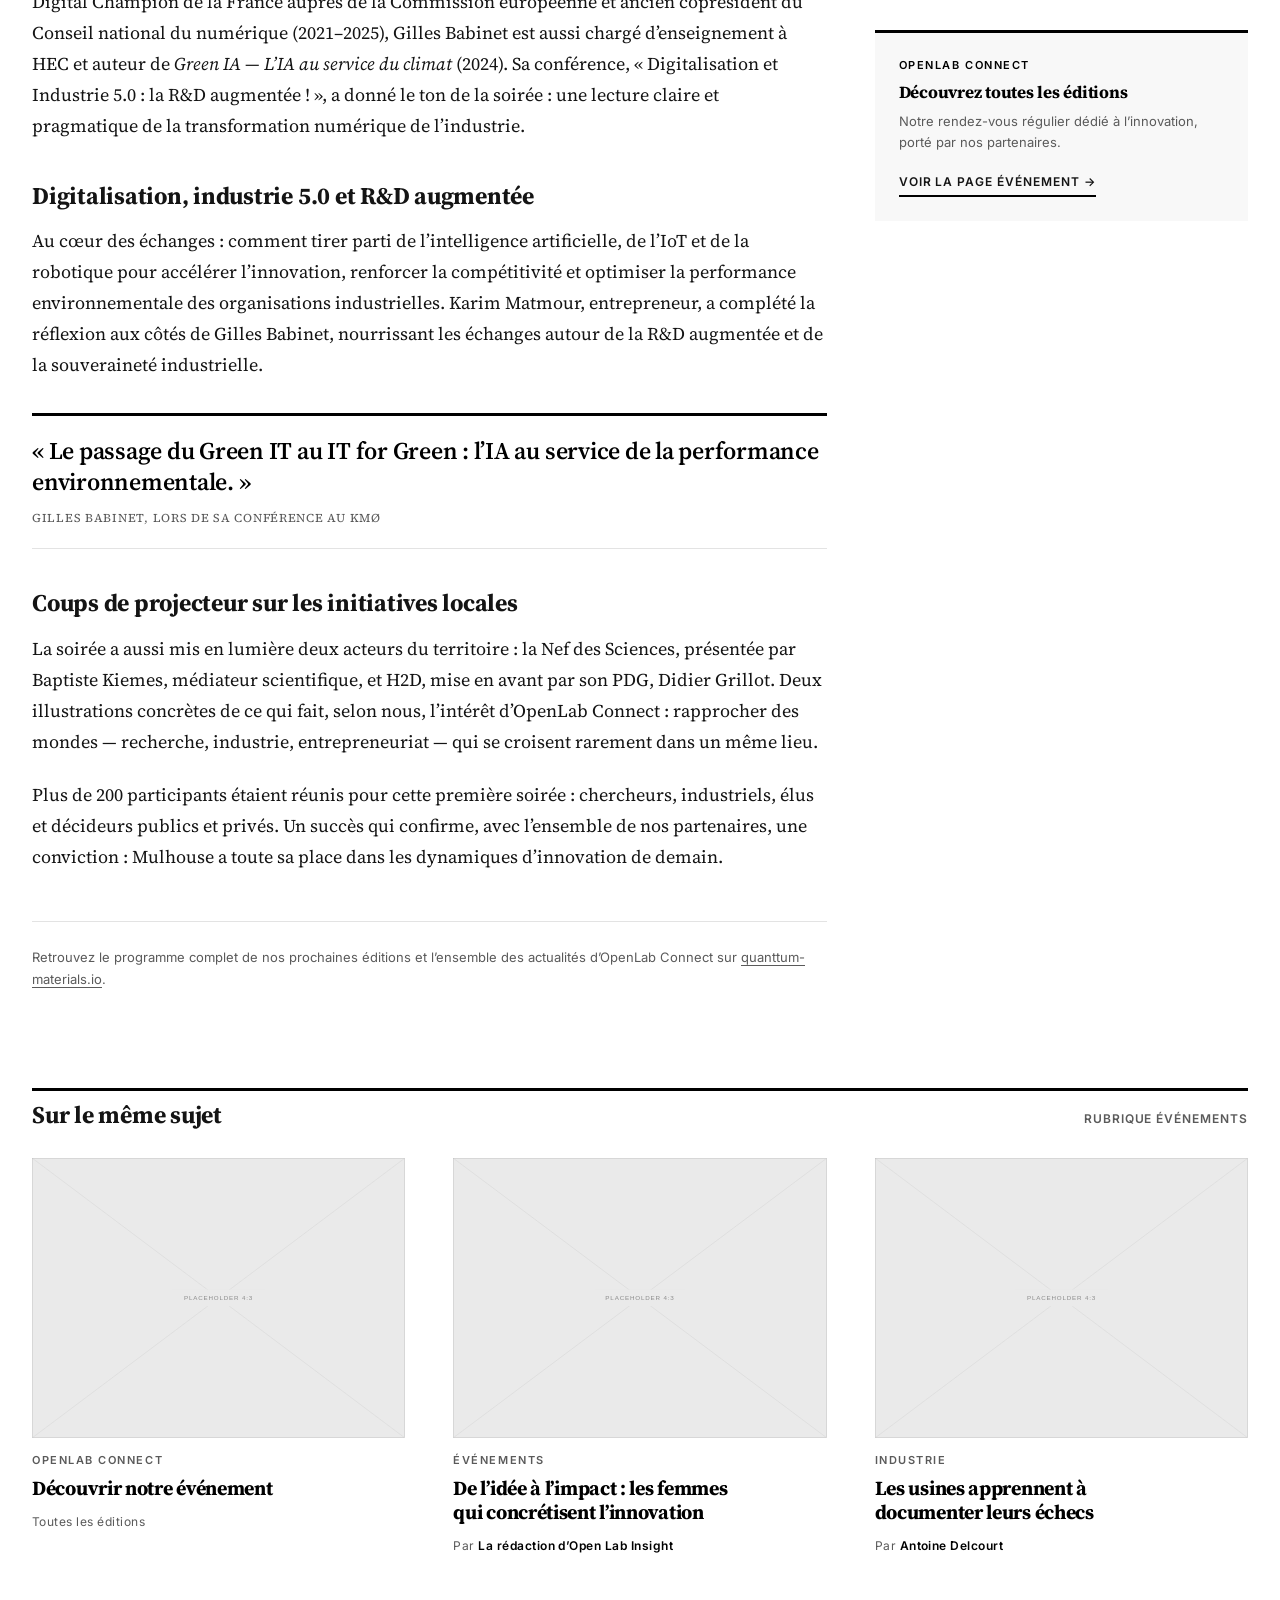
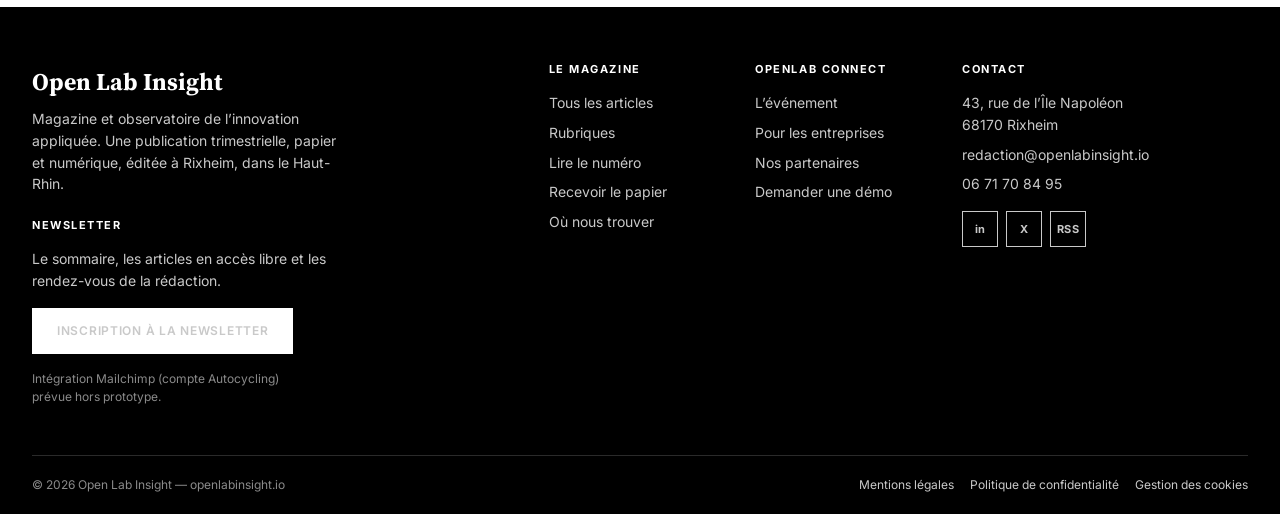
==== commit 29c98330: "Repositionne Quanttum Materials comme un partenaire parmi d'autres OpenLab Connect était présenté co" ====
--- a/article-openlab-connect-1.html
+++ b/article-openlab-connect-1.html
@@ -82,7 +82,7 @@
         <p class="oli-standfirst oli-standfirst--lg mb-4" style="max-width:62ch;">
           Le 9 f&eacute;vrier 2026, plus de 200 personnes ont r&eacute;pondu pr&eacute;sent au KM&Oslash; de Mulhouse pour
           le lancement d&rsquo;OpenLab Connect, notre nouveau rendez-vous d&eacute;di&eacute; &agrave; l&rsquo;innovation
-          et &agrave; la recherche, organis&eacute; avec Quanttum Materials.
+          et &agrave; la recherche, port&eacute; par un collectif de partenaires.
         </p>
 
         <div class="d-flex flex-wrap align-items-center justify-content-between gap-3 py-3 oli-rule oli-rule-dark">
@@ -123,9 +123,9 @@
         <div class="oli-article__body">
           <p class="oli-lede">
             Lundi 9 f&eacute;vrier 2026 marquait le lancement d&rsquo;OpenLab Connect, un nouveau rendez-vous
-            que nous avons con&ccedil;u avec
+            que nous avons con&ccedil;u avec nos partenaires &mdash; parmi lesquels
             <a href="https://www.quanttum-materials.io/" target="_blank" rel="noopener">Quanttum Materials</a>,
-            sp&eacute;cialiste de la science des mat&eacute;riaux et des m&eacute;taux rares, &agrave; destination des
+            sp&eacute;cialiste de la science des mat&eacute;riaux et des m&eacute;taux rares &mdash; &agrave; destination des
             d&eacute;cideurs, responsables de l&rsquo;innovation et expert(e)s industriels du territoire. Pour cette
             premi&egrave;re &eacute;dition, nous avons eu l&rsquo;honneur d&rsquo;accueillir Gilles Babinet, figure majeure
             du num&eacute;rique et de l&rsquo;intelligence artificielle en France et en Europe.
@@ -166,8 +166,8 @@
           <p>
             Plus de 200 participants &eacute;taient r&eacute;unis pour cette premi&egrave;re soir&eacute;e&nbsp;: chercheurs,
             industriels, &eacute;lus et d&eacute;cideurs publics et priv&eacute;s. Un succ&egrave;s qui confirme, avec
-            Quanttum Materials, une conviction&nbsp;: Mulhouse a toute sa place dans les dynamiques
-            d&rsquo;innovation de demain.
+            l&rsquo;ensemble de nos partenaires, une conviction&nbsp;: Mulhouse a toute sa place dans les
+            dynamiques d&rsquo;innovation de demain.
           </p>
 
           <p class="mt-5 pt-4 oli-rule" style="font-size:.8125rem;font-family:var(--oli-sans);color:var(--oli-grey-700);">
@@ -196,7 +196,7 @@
           <div class="oli-edito">
             <p class="oli-kicker oli-kicker--black">OpenLab Connect</p>
             <h3 class="oli-headline oli-headline--sm mb-2">D&eacute;couvrez toutes les &eacute;ditions</h3>
-            <p style="font-size:.8125rem;color:var(--oli-grey-700);">Notre rendez-vous r&eacute;gulier d&eacute;di&eacute; &agrave; l&rsquo;innovation, en partenariat avec Quanttum Materials.</p>
+            <p style="font-size:.8125rem;color:var(--oli-grey-700);">Notre rendez-vous r&eacute;gulier d&eacute;di&eacute; &agrave; l&rsquo;innovation, port&eacute; par nos partenaires.</p>
             <a href="openlab-connect.html" class="oli-arrow-link">Voir la page &eacute;v&eacute;nement &rarr;</a>
           </div>
         </div>
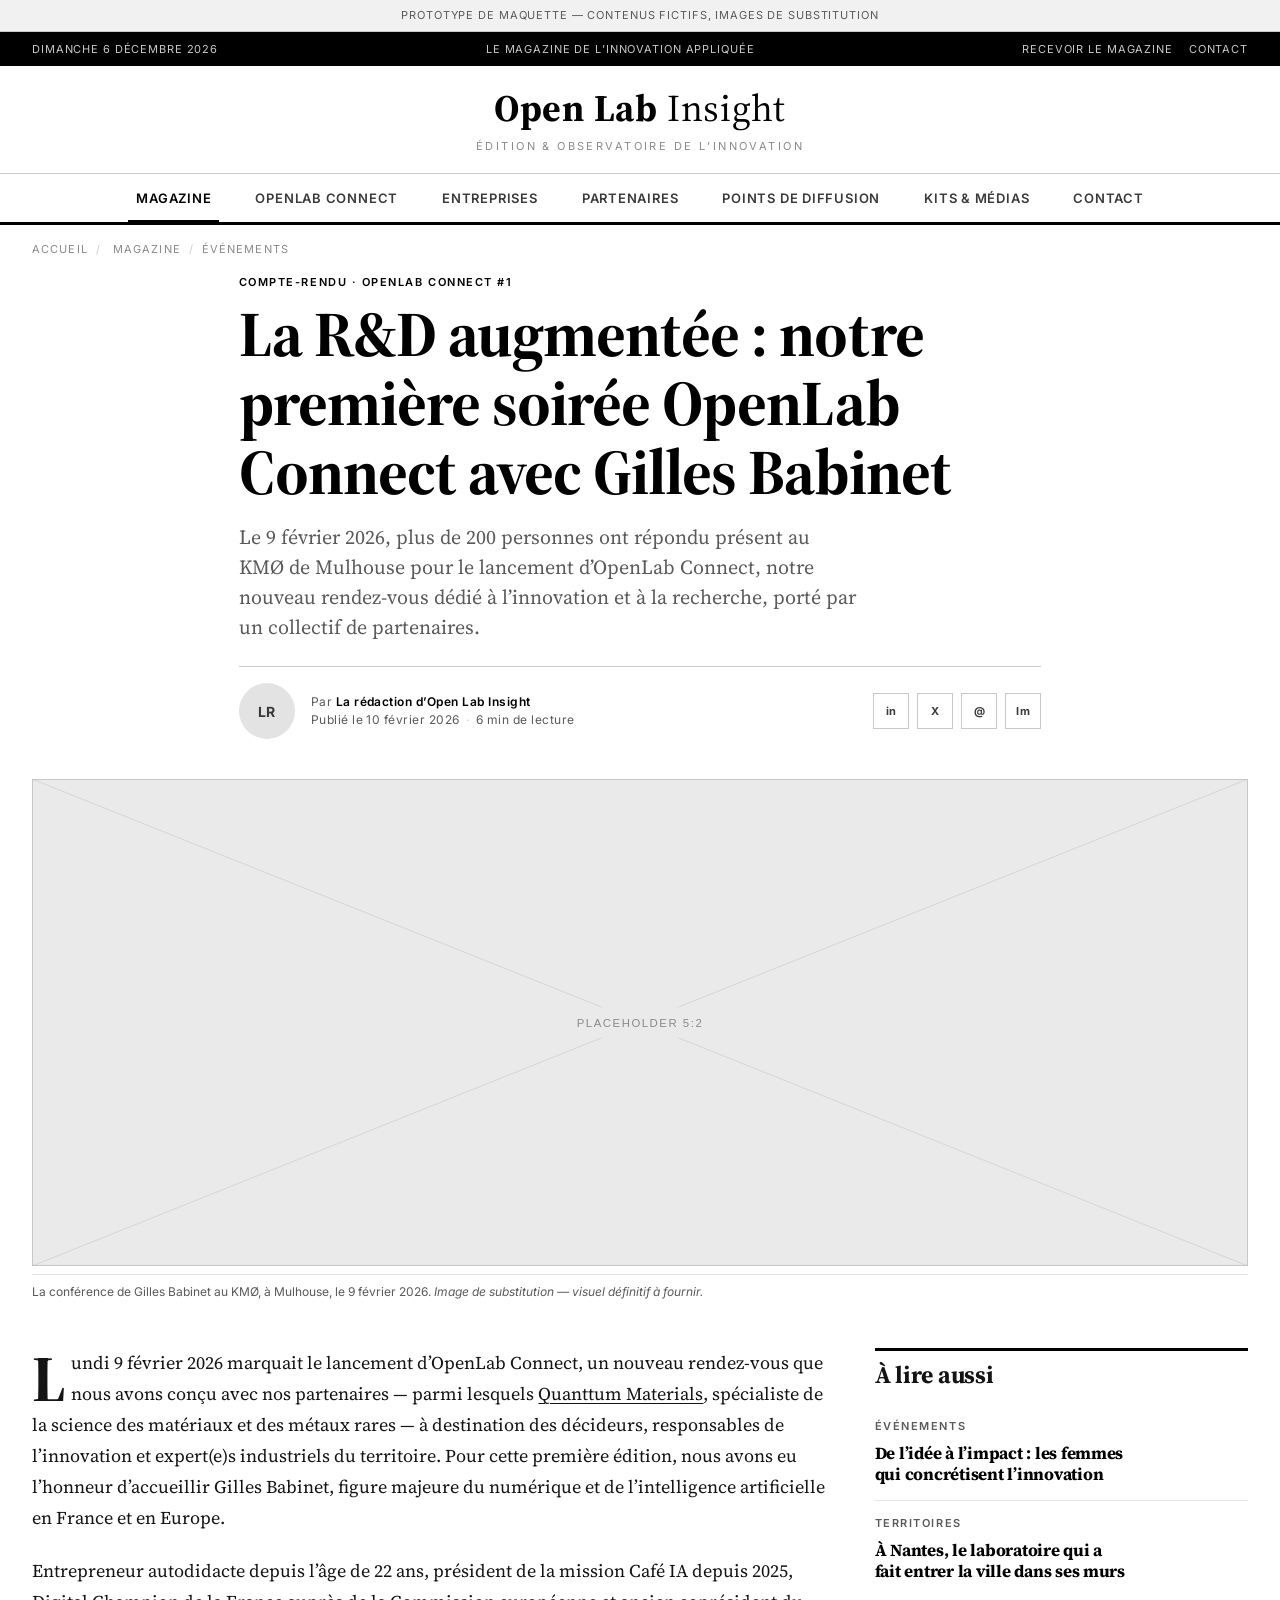
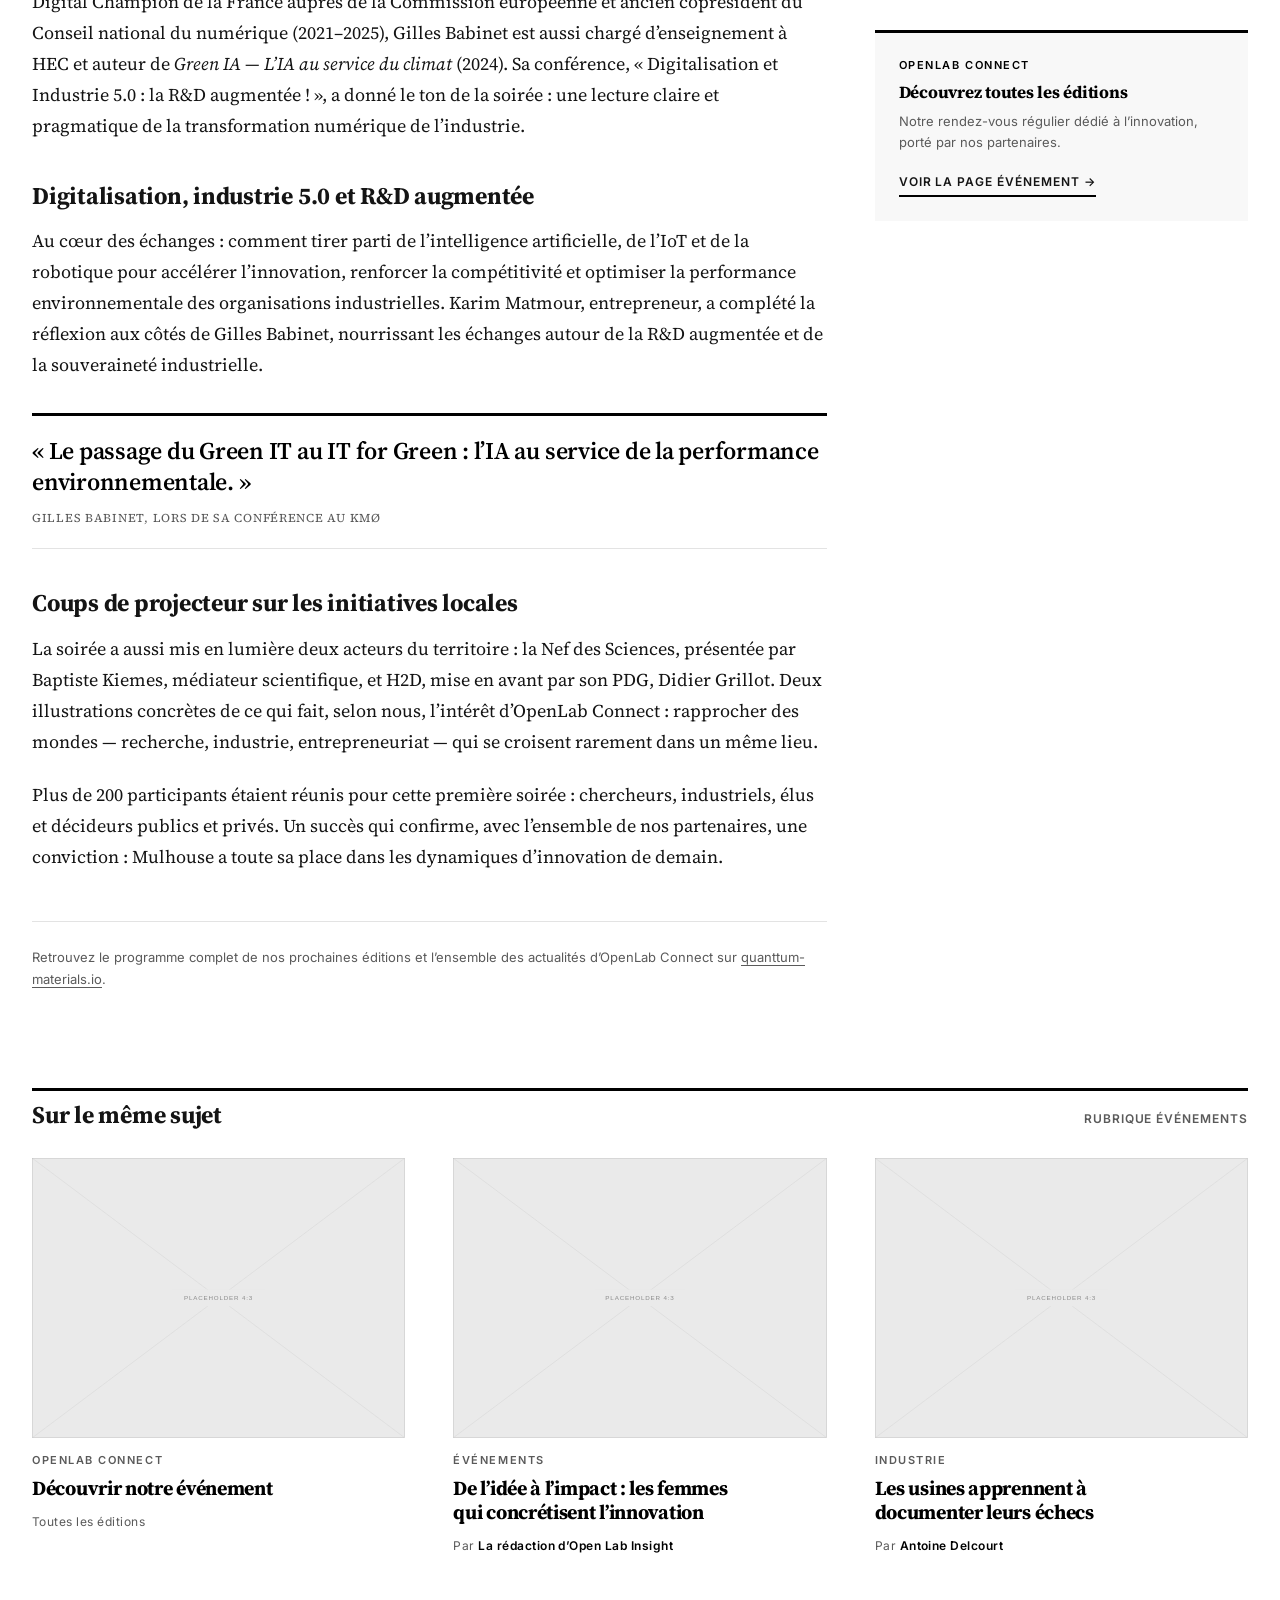
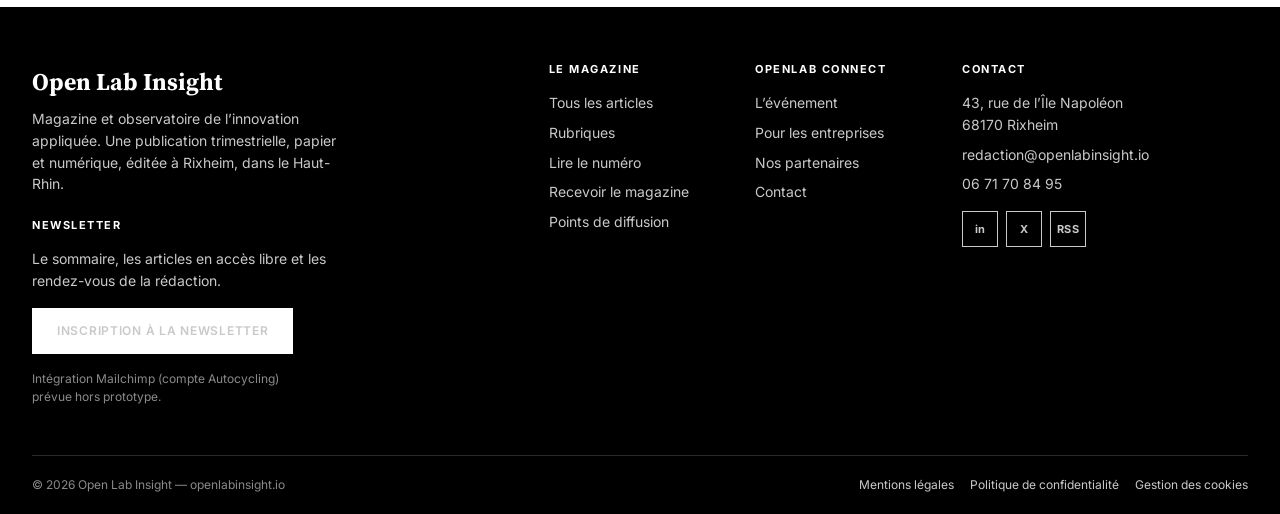
==== commit 27094b37: "Met à jour le pied de page, les points de diffusion et les partenaires - Pied de page : intitulés "R" ====
--- a/article-openlab-connect-1.html
+++ b/article-openlab-connect-1.html
@@ -267,8 +267,8 @@
           <li><a href="magazine.html">Tous les articles</a></li>
           <li><a href="magazine.html">Rubriques</a></li>
           <li><a href="kits.html">Lire le num&eacute;ro</a></li>
-          <li><a href="kits.html">Recevoir le papier</a></li>
-          <li><a href="points-de-diffusion.html">O&ugrave; nous trouver</a></li>
+          <li><a href="kits.html">Recevoir le magazine</a></li>
+          <li><a href="points-de-diffusion.html">Points de diffusion</a></li>
         </ul>
       </div>
 
@@ -278,7 +278,7 @@
           <li><a href="openlab-connect.html">L&rsquo;&eacute;v&eacute;nement</a></li>
           <li><a href="entreprises.html">Pour les entreprises</a></li>
           <li><a href="partenaires.html">Nos partenaires</a></li>
-          <li><a href="contact.html">Demander une d&eacute;mo</a></li>
+          <li><a href="contact.html">Contact</a></li>
         </ul>
       </div>
 
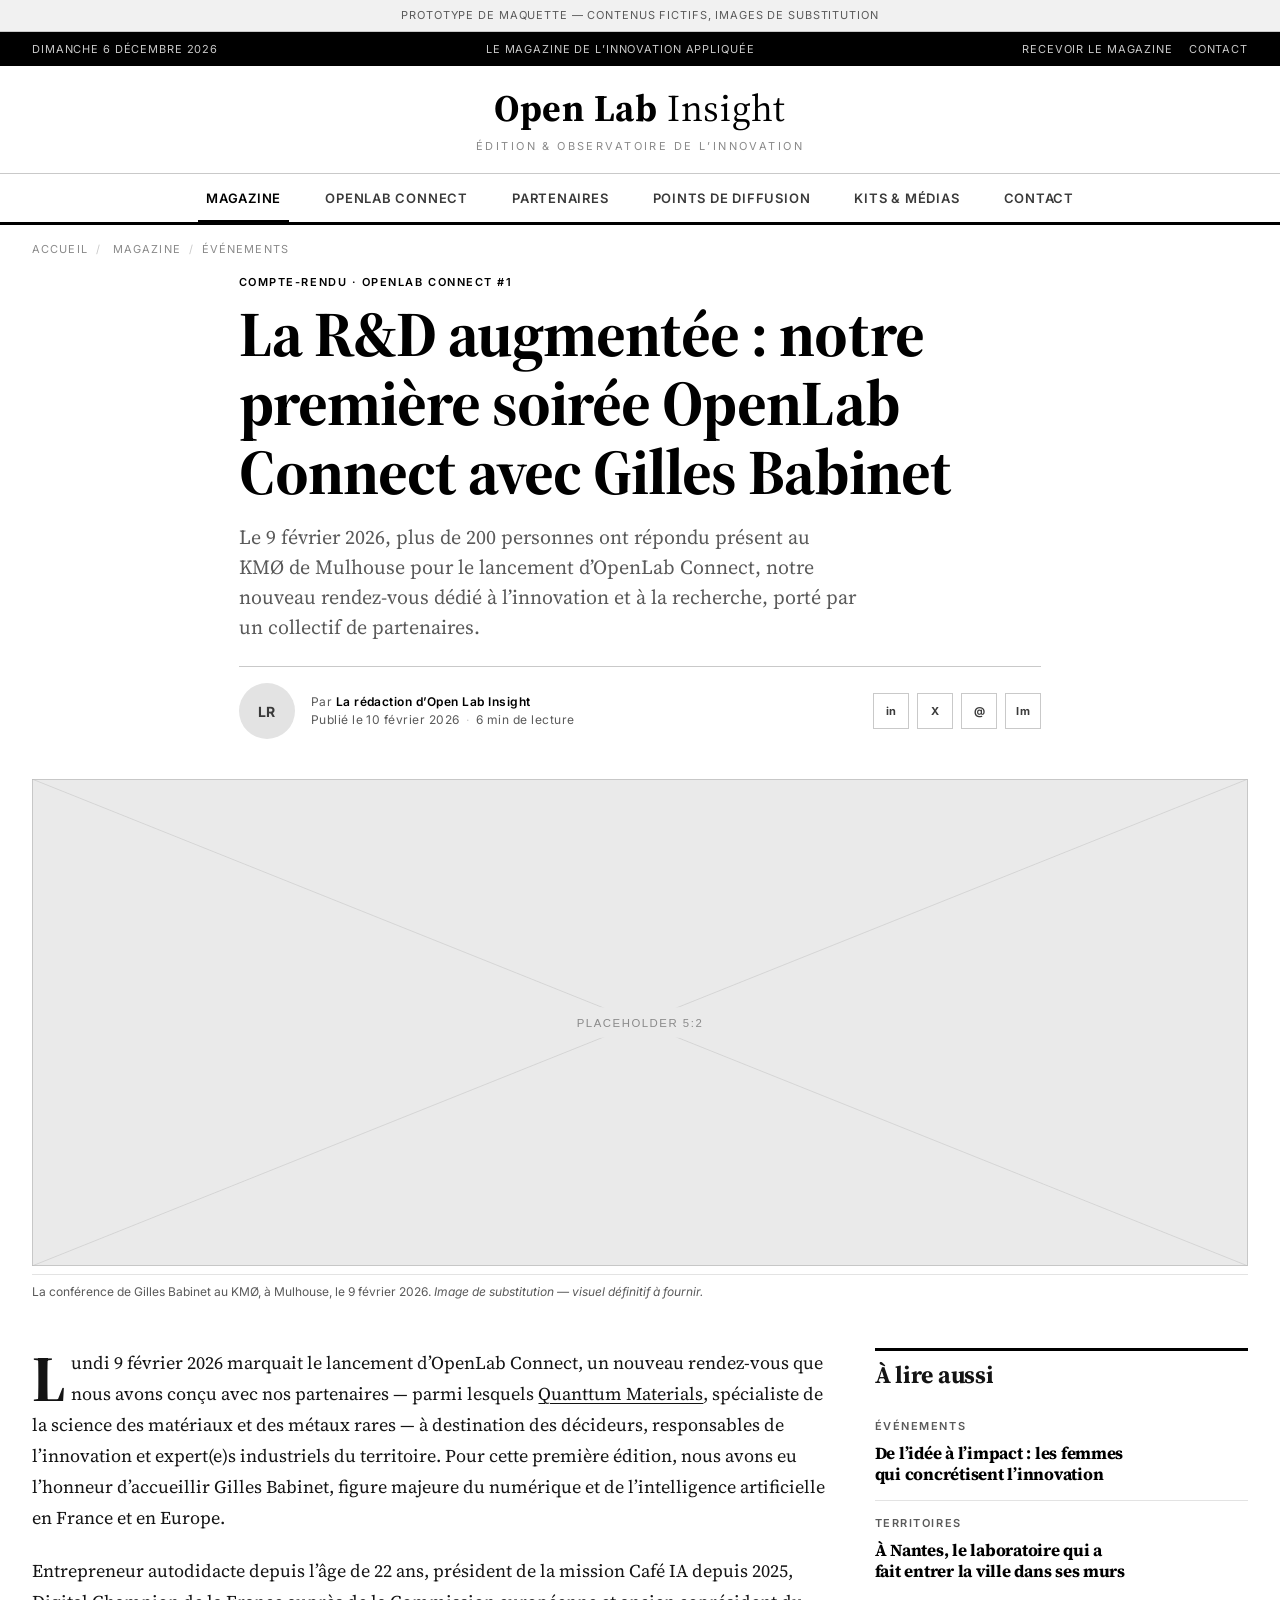
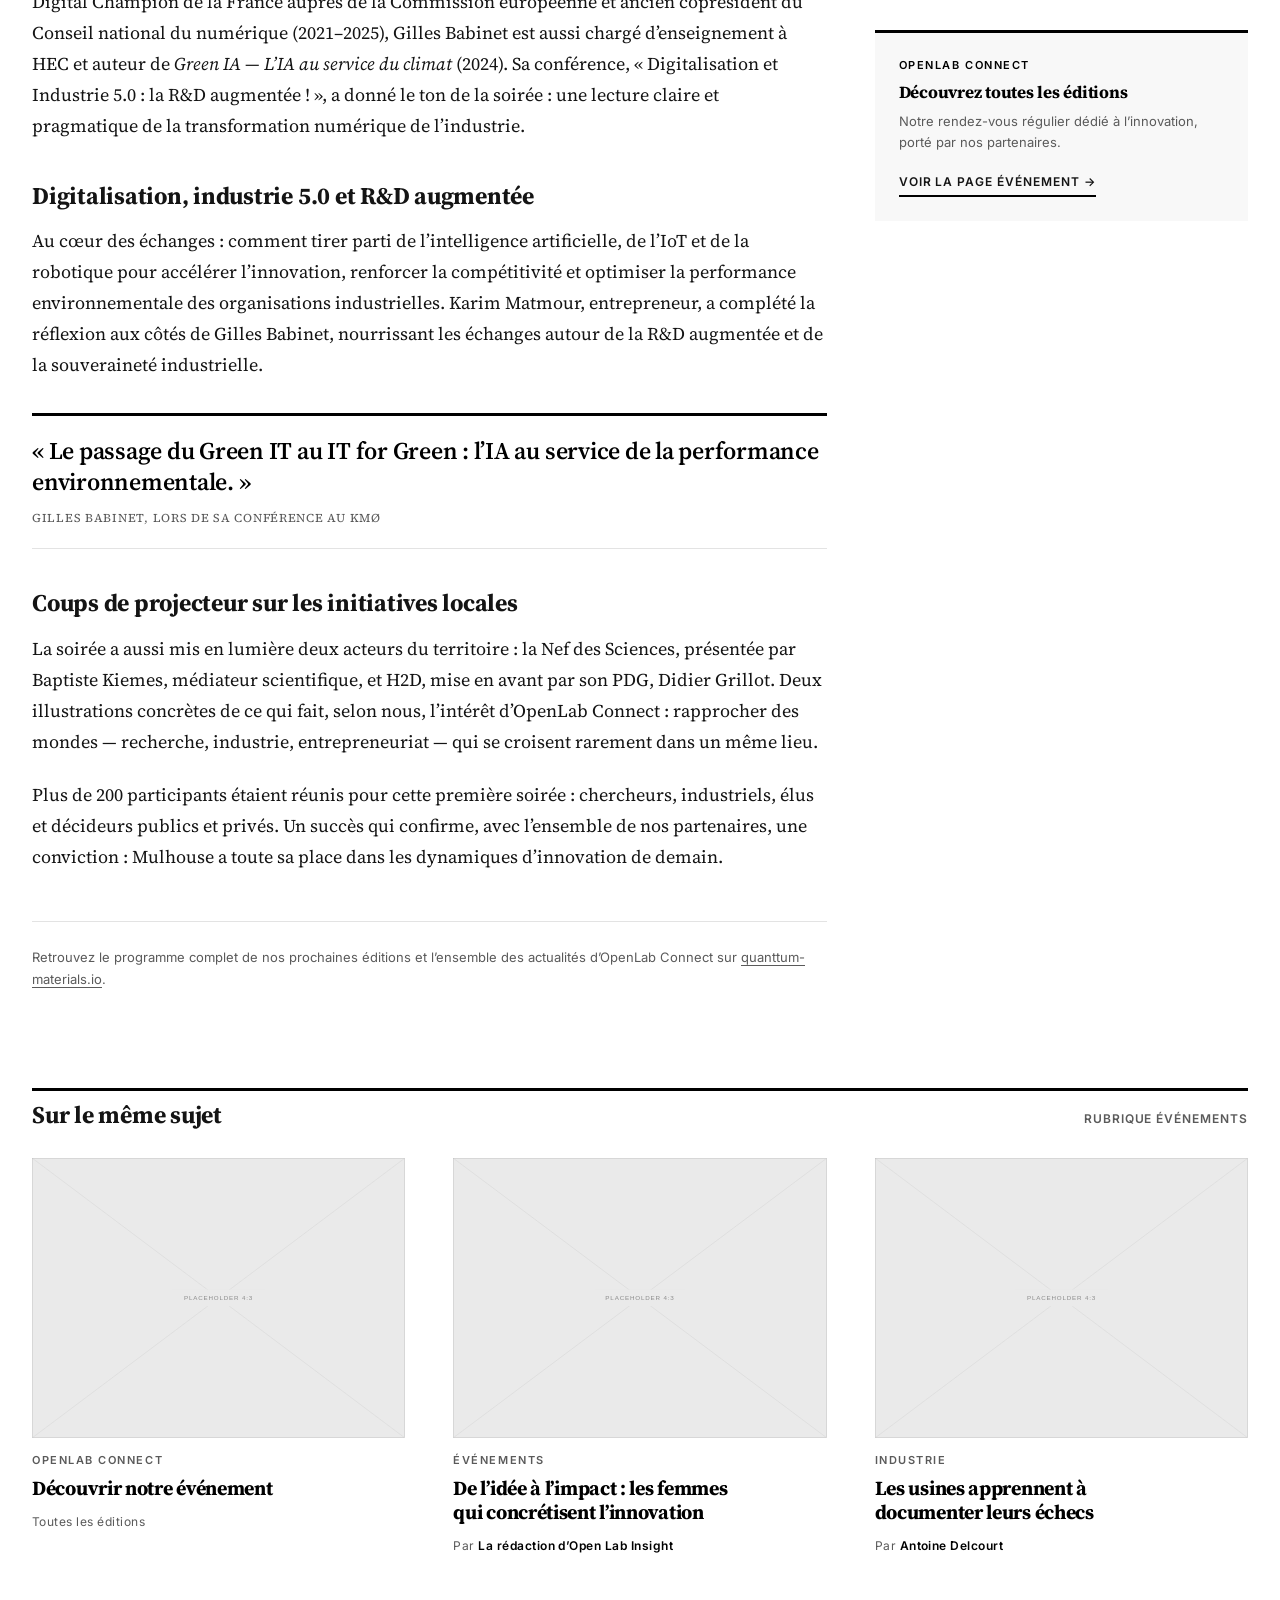
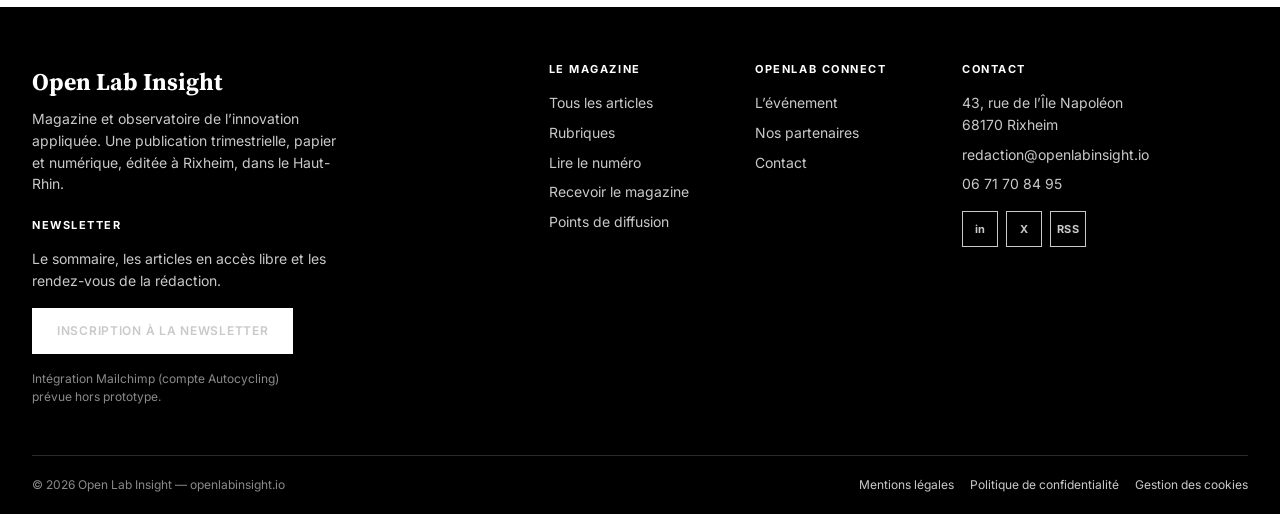
==== commit 21bd4492: "Supprime la page Entreprises et ajoute un encart publicitaire dans Kits & médias Retire entreprises." ====
--- a/article-openlab-connect-1.html
+++ b/article-openlab-connect-1.html
@@ -51,7 +51,6 @@
         <ul class="navbar-nav">
           <li class="nav-item"><a class="nav-link active" data-nav="magazine" aria-current="page" href="magazine.html">Magazine</a></li>
           <li class="nav-item"><a class="nav-link" data-nav="connect" href="openlab-connect.html">OpenLab Connect</a></li>
-          <li class="nav-item"><a class="nav-link" data-nav="entreprises" href="entreprises.html">Entreprises</a></li>
           <li class="nav-item"><a class="nav-link" data-nav="partenaires" href="partenaires.html">Partenaires</a></li>
           <li class="nav-item"><a class="nav-link" data-nav="diffusion" href="points-de-diffusion.html">Points de diffusion</a></li>
           <li class="nav-item"><a class="nav-link" data-nav="kits" href="kits.html">Kits &amp; m&eacute;dias</a></li>
@@ -276,7 +275,6 @@
         <h3>OpenLab Connect</h3>
         <ul>
           <li><a href="openlab-connect.html">L&rsquo;&eacute;v&eacute;nement</a></li>
-          <li><a href="entreprises.html">Pour les entreprises</a></li>
           <li><a href="partenaires.html">Nos partenaires</a></li>
           <li><a href="contact.html">Contact</a></li>
         </ul>
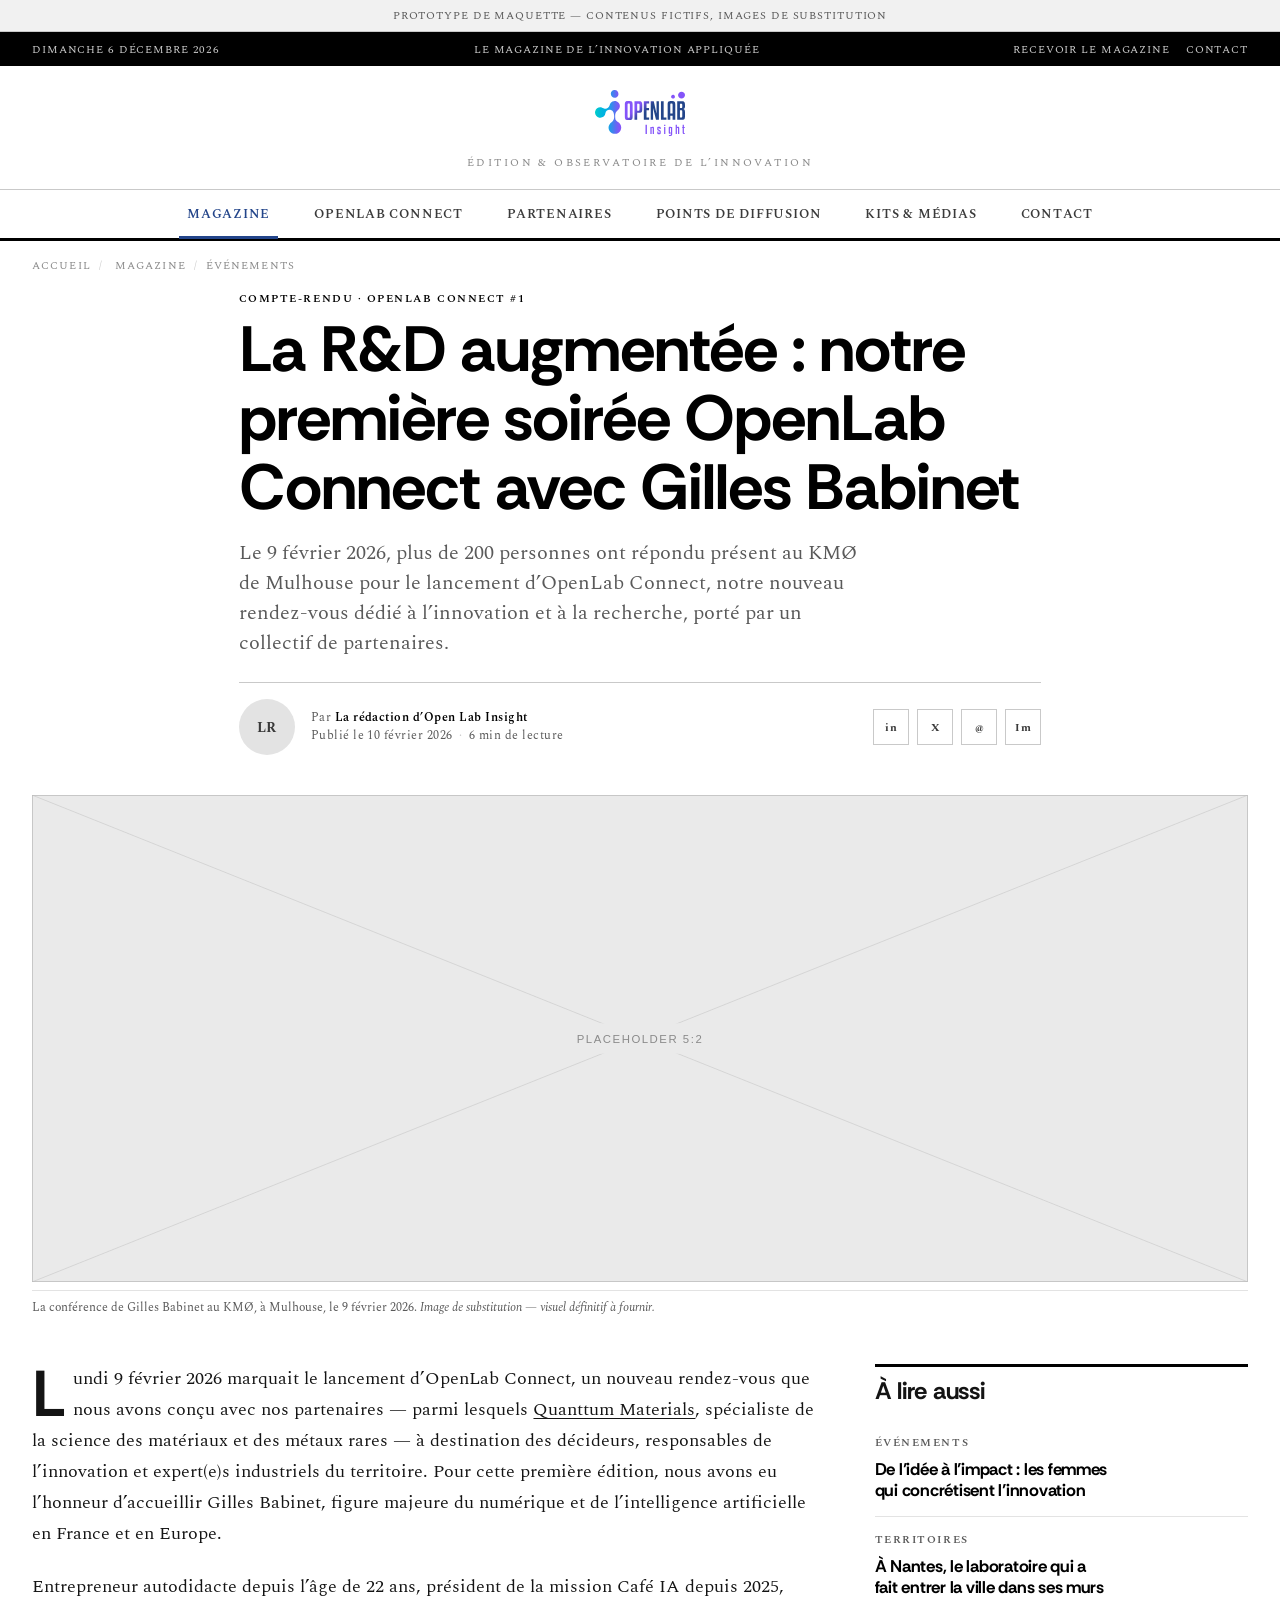
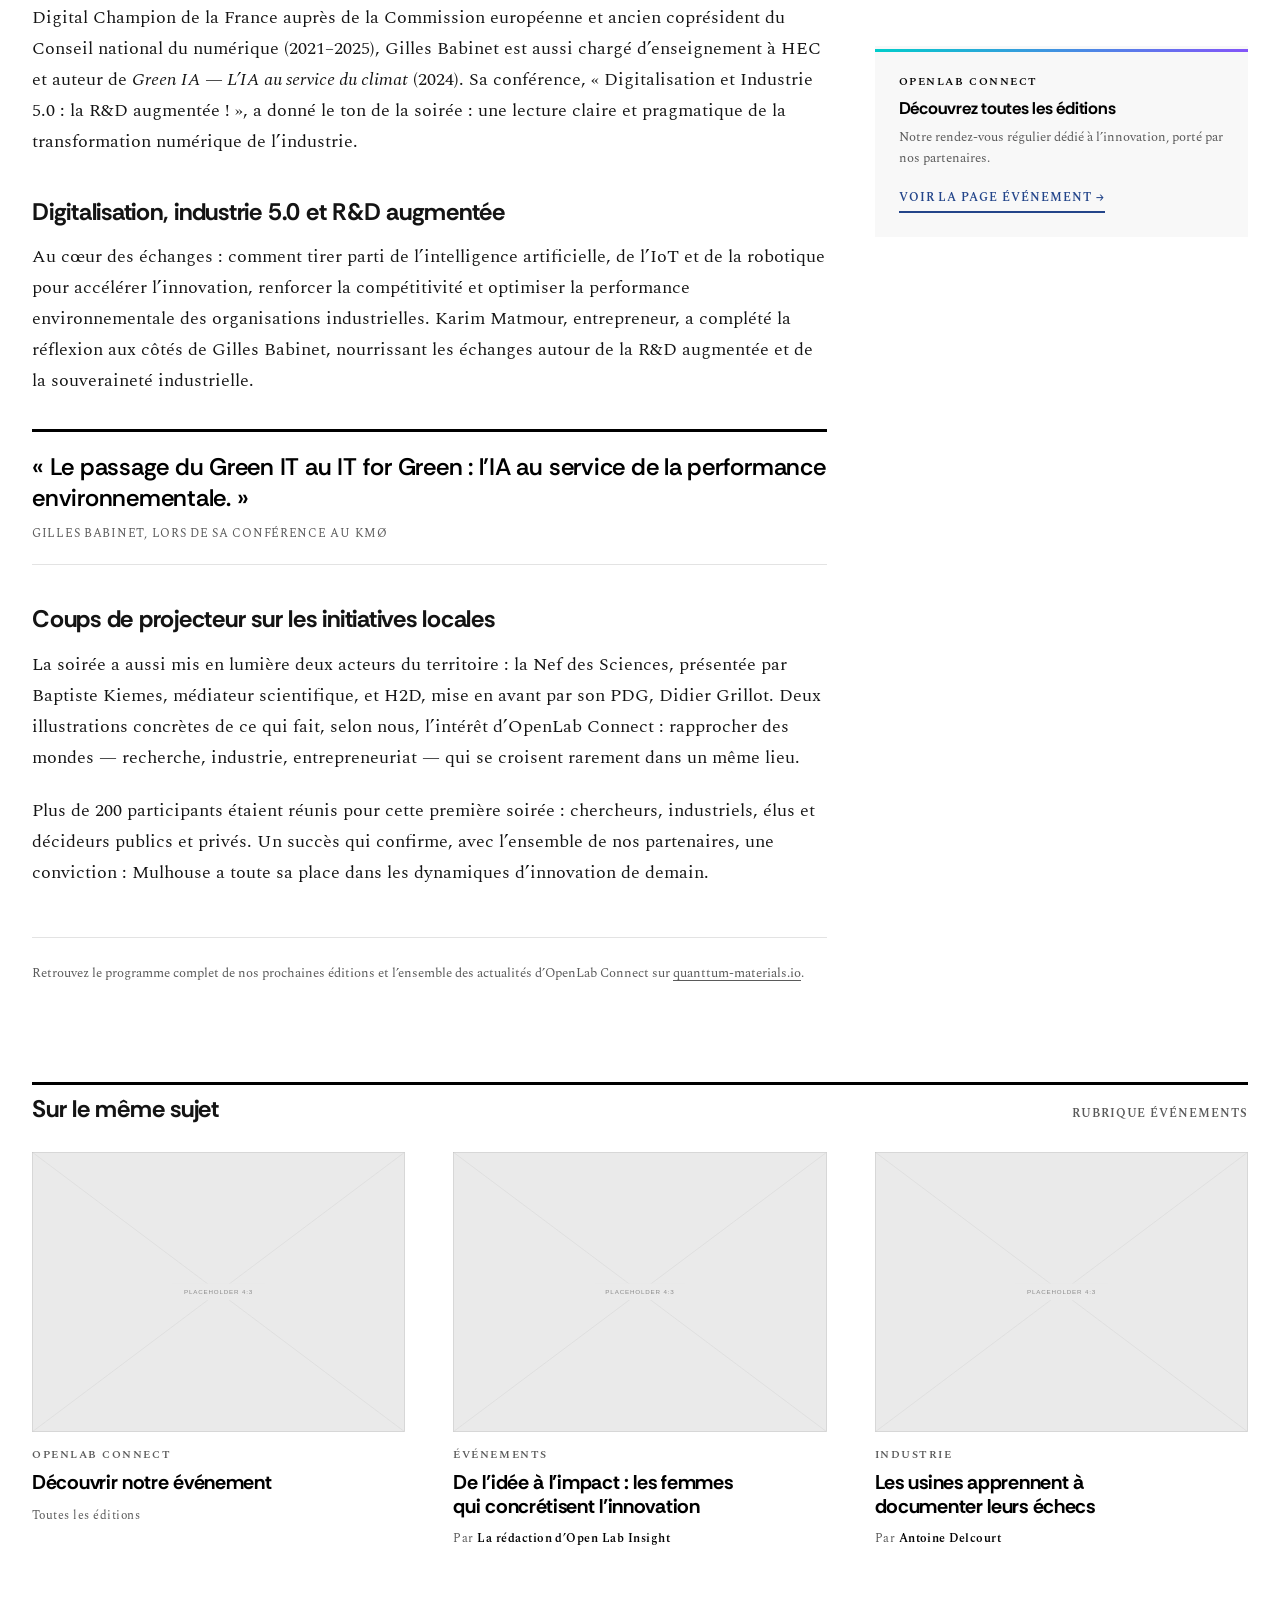
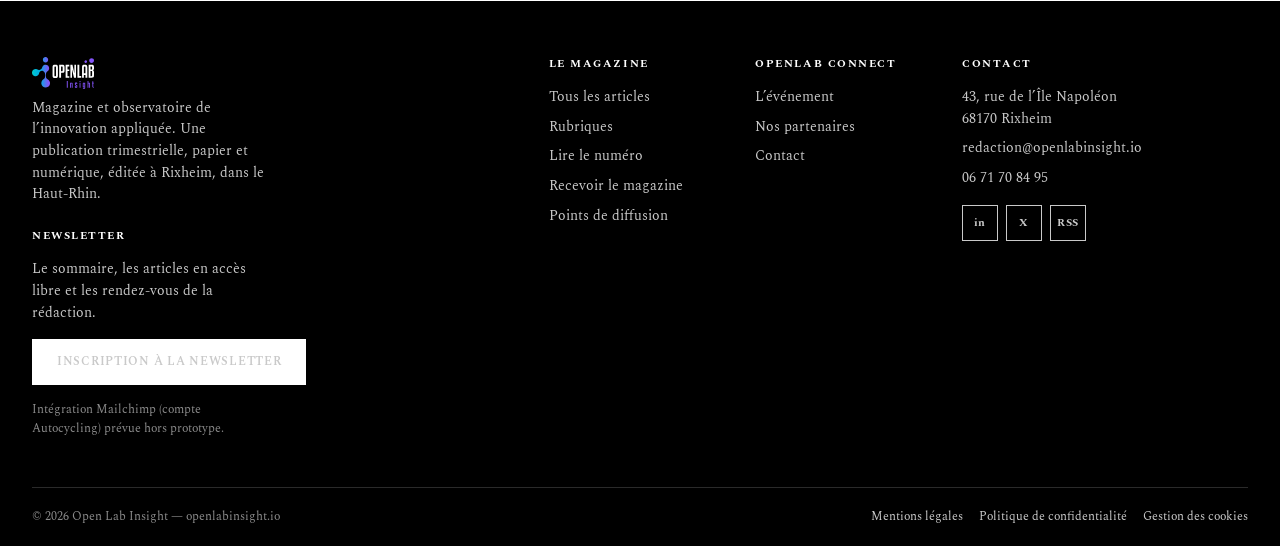
==== commit f8d9f26d: "Refonte visuelle du prototype : accent bleu/dégradé, typographie éditoriale et logos - Palette d'acc" ====
--- a/article-openlab-connect-1.html
+++ b/article-openlab-connect-1.html
@@ -7,7 +7,7 @@
   <meta name="description" content="Compte-rendu de la 1re édition d'OpenLab Connect, le 9 février 2026 au KMØ de Mulhouse.">
   <link rel="preconnect" href="https://fonts.googleapis.com">
   <link rel="preconnect" href="https://fonts.gstatic.com" crossorigin>
-  <link href="https://fonts.googleapis.com/css2?family=Inter:wght@400;500;600;700&family=Source+Serif+4:opsz,wght@8..60,400;8..60,600;8..60,700&display=swap" rel="stylesheet">
+  <link href="https://fonts.googleapis.com/css2?family=Rethink+Sans:wght@500;600;700&family=Spectral:wght@400;500;600;700&display=swap" rel="stylesheet">
   <link href="https://cdn.jsdelivr.net/npm/bootstrap@5.3.3/dist/css/bootstrap.min.css" rel="stylesheet">
   <link href="assets/css/style.css" rel="stylesheet">
 </head>
@@ -35,7 +35,7 @@
 
 <header class="oli-masthead">
   <div class="container oli-container">
-    <a href="index.html" class="oli-logo">Open Lab <span>Insight</span></a>
+    <a href="index.html" class="oli-logo"><img src="assets/img/OpenLab_Logo_Insight_principal.svg" alt="Open Lab Insight" class="oli-logo__img"></a>
     <p class="oli-tagline">&Eacute;dition &amp; observatoire de l&rsquo;innovation</p>
   </div>
 </header>
@@ -245,7 +245,7 @@
     <div class="row g-4">
 
       <div class="col-lg-4">
-        <p class="oli-footer__logo mb-2">Open Lab Insight</p>
+        <p class="oli-footer__logo mb-2"><img src="assets/img/OpenLab_Logo_Insight_white.svg" alt="Open Lab Insight" class="oli-footer__logo-img"></p>
         <p class="mb-4" style="font-size:.875rem;max-width:34ch;">
           Magazine et observatoire de l&rsquo;innovation appliqu&eacute;e. Une publication trimestrielle,
           papier et num&eacute;rique, &eacute;dit&eacute;e &agrave; Rixheim, dans le Haut-Rhin.
--- a/assets/css/style.css
+++ b/assets/css/style.css
@@ -1,7 +1,7 @@
 /* ==========================================================================
    Open Lab Insight — prototype
-   Palette : blanc, noir, gris uniquement. Aucune couleur.
-   Surcharge des variables Bootstrap 5 (voir CLAUDE.md).
+   Palette : blanc, noir, gris + accent (bleu #23458A, cyan/violet en dégradé
+   pour les temps forts). Surcharge des variables Bootstrap 5 (voir CLAUDE.md).
    ========================================================================== */
 
 :root {
@@ -17,33 +17,41 @@
   --oli-grey-50:   #f8f8f8;
   --oli-white:     #ffffff;
 
-  --oli-serif: "Source Serif 4", Georgia, "Times New Roman", serif;
-  --oli-sans:  "Inter", -apple-system, BlinkMacSystemFont, "Segoe UI", Roboto, Helvetica, Arial, sans-serif;
+  /* Accent de marque */
+  --oli-accent:       #23458A;
+  --oli-accent-dark:  #172e5c;
+  --oli-cyan:         #00CDCA;
+  --oli-violet:       #8454F9;
+  --oli-gradient:     linear-gradient(135deg, var(--oli-cyan), var(--oli-violet));
+  --oli-gradient-deep: linear-gradient(135deg, color-mix(in srgb, var(--oli-cyan) 55%, black), color-mix(in srgb, var(--oli-violet) 55%, black));
+
+  --oli-display: "Rethink Sans", -apple-system, BlinkMacSystemFont, "Segoe UI", Roboto, Helvetica, Arial, sans-serif;
+  --oli-body:    "Spectral", Georgia, "Times New Roman", serif;
 
   --oli-rule:       1px solid var(--oli-grey-200);
   --oli-rule-dark:  1px solid var(--oli-grey-300);
   --oli-rule-heavy: 3px solid var(--oli-black);
 
-  /* Bootstrap : neutralisation des arrondis et de la couleur d'accent */
+  /* Bootstrap : neutralisation des arrondis, accent de marque */
   --bs-border-radius: 0;
   --bs-border-radius-sm: 0;
   --bs-border-radius-lg: 0;
   --bs-border-radius-xl: 0;
   --bs-border-radius-pill: 0;
-  --bs-body-font-family: var(--oli-sans);
+  --bs-body-font-family: var(--oli-body);
   --bs-body-color: var(--oli-ink);
   --bs-body-bg: var(--oli-white);
   --bs-border-color: var(--oli-grey-200);
-  --bs-primary: #000000;
+  --bs-primary: var(--oli-accent);
   --bs-link-color: var(--oli-ink);
-  --bs-link-hover-color: var(--oli-black);
-  --bs-focus-ring-color: rgba(0, 0, 0, .25);
+  --bs-link-hover-color: var(--oli-accent);
+  --bs-focus-ring-color: rgba(35, 69, 138, .25);
 }
 
 /* --------------------------------------------------------- Base ---------- */
 
 body {
-  font-family: var(--oli-sans);
+  font-family: var(--oli-body);
   color: var(--oli-ink);
   background: var(--oli-white);
   font-size: 1rem;
@@ -52,14 +60,14 @@
 }
 
 a { text-decoration: none; color: inherit; }
-a:hover { color: var(--oli-black); }
+a:hover { color: var(--oli-accent); }
 
 img { max-width: 100%; height: auto; display: block; }
 
-::selection { background: var(--oli-black); color: var(--oli-white); }
+::selection { background: var(--oli-accent); color: var(--oli-white); }
 
 :focus-visible {
-  outline: 2px solid var(--oli-black);
+  outline: 2px solid var(--oli-accent);
   outline-offset: 2px;
 }
 
@@ -67,10 +75,10 @@
 
 /* ------------------------------------------------- Typographie presse ---- */
 
-.oli-serif { font-family: var(--oli-serif); }
+.oli-display { font-family: var(--oli-display); }
 
 .oli-kicker {
-  font-family: var(--oli-sans);
+  font-family: var(--oli-body);
   font-size: .6875rem;
   font-weight: 600;
   letter-spacing: .14em;
@@ -82,7 +90,7 @@
 .oli-kicker--light { color: var(--oli-grey-300); }
 
 .oli-headline {
-  font-family: var(--oli-serif);
+  font-family: var(--oli-display);
   font-weight: 700;
   line-height: 1.08;
   letter-spacing: -.015em;
@@ -91,6 +99,12 @@
   text-wrap: balance;
 }
 .oli-headline--xxl { font-size: clamp(2.4rem, 5.2vw, 4rem); }
+/* Signature dégradée réservée au grand titre « à la une » de l'accueil */
+.oli-headline--accent-bar { padding-top: 1.125rem; position: relative; }
+.oli-headline--accent-bar::before {
+  content: ""; position: absolute; top: 0; left: 0;
+  width: 46px; height: 4px; background: var(--oli-gradient);
+}
 .oli-headline--xl  { font-size: clamp(1.9rem, 3.4vw, 2.7rem); }
 .oli-headline--lg  { font-size: clamp(1.5rem, 2.2vw, 1.9rem); }
 .oli-headline--md  { font-size: 1.25rem; line-height: 1.18; }
@@ -104,7 +118,7 @@
 }
 
 .oli-standfirst {
-  font-family: var(--oli-serif);
+  font-family: var(--oli-body);
   font-size: 1.0625rem;
   line-height: 1.5;
   color: var(--oli-grey-700);
@@ -161,7 +175,7 @@
   flex-wrap: wrap;
 }
 .oli-section-head h2 {
-  font-family: var(--oli-serif);
+  font-family: var(--oli-display);
   font-size: 1.5rem;
   font-weight: 700;
   letter-spacing: -.01em;
@@ -199,16 +213,8 @@
 }
 
 .oli-masthead { padding: 1.5rem 0 1.125rem; text-align: center; }
-.oli-logo {
-  font-family: var(--oli-serif);
-  font-weight: 700;
-  font-size: clamp(1.6rem, 3.6vw, 2.35rem);
-  letter-spacing: .02em;
-  line-height: 1;
-  color: var(--oli-black);
-  display: inline-block;
-}
-.oli-logo span { font-weight: 400; }
+.oli-logo { display: inline-block; }
+.oli-logo__img { height: clamp(34px, 4.4vw, 46px); width: auto; display: block; }
 .oli-tagline {
   font-size: .6875rem;
   letter-spacing: .22em;
@@ -233,15 +239,15 @@
   position: relative;
 }
 .oli-nav .nav-item + .nav-item { margin-left: 1.75rem; }
-.oli-nav .nav-link:hover { color: var(--oli-black); }
+.oli-nav .nav-link:hover { color: var(--oli-accent); }
 .oli-nav .nav-link::after {
   content: ""; position: absolute; left: 0; right: 0; bottom: -1px;
-  height: 3px; background: var(--oli-black);
+  height: 3px; background: var(--oli-accent);
   transform: scaleX(0); transform-origin: left; transition: transform .18s ease;
 }
 .oli-nav .nav-link:hover::after,
 .oli-nav .nav-link.active::after { transform: scaleX(1); }
-.oli-nav .nav-link.active { color: var(--oli-black); }
+.oli-nav .nav-link.active { color: var(--oli-accent); }
 
 .oli-nav .navbar-toggler {
   border: var(--oli-rule-dark);
@@ -278,7 +284,7 @@
 .oli-fil { counter-reset: fil; }
 .oli-fil__item { position: relative; padding-top: .875rem; border-top: var(--oli-rule-heavy); }
 .oli-fil__num {
-  font-family: var(--oli-serif);
+  font-family: var(--oli-display);
   font-size: 1.75rem;
   font-weight: 700;
   line-height: 1;
@@ -291,18 +297,23 @@
 
 .oli-edito {
   background: var(--oli-grey-50);
-  border-top: var(--oli-rule-heavy);
+  border-top: 3px solid transparent;
+  position: relative;
   padding: 1.5rem;
+}
+.oli-edito::before {
+  content: ""; position: absolute; top: 0; left: 0; right: 0; height: 3px;
+  background: var(--oli-gradient);
 }
 /* Utiliser .h-100 (Bootstrap) uniquement quand le bloc doit remplir sa colonne. */
 .oli-edito__body {
-  font-family: var(--oli-serif);
+  font-family: var(--oli-body);
   font-size: 1rem;
   line-height: 1.62;
   color: var(--oli-graphite);
 }
 .oli-edito__body > p:first-of-type::first-letter {
-  font-family: var(--oli-serif);
+  font-family: var(--oli-display);
   font-weight: 700;
   font-size: 3.4em;
   line-height: .82;
@@ -314,13 +325,14 @@
 /* --------------------------------------------------------- Article ------- */
 
 .oli-article__body {
-  font-family: var(--oli-serif);
+  font-family: var(--oli-body);
   font-size: 1.125rem;
   line-height: 1.72;
   color: var(--oli-ink);
 }
 .oli-article__body > p { margin-bottom: 1.375rem; }
 .oli-article__body > p.oli-lede::first-letter {
+  font-family: var(--oli-display);
   font-weight: 700;
   font-size: 3.6em;
   line-height: .82;
@@ -328,14 +340,14 @@
   margin: .06em .1em 0 0;
 }
 .oli-article__body h2 {
-  font-family: var(--oli-serif);
+  font-family: var(--oli-display);
   font-size: 1.5rem;
   font-weight: 700;
   margin: 2.5rem 0 1rem;
   letter-spacing: -.01em;
 }
 .oli-article__body h3 {
-  font-family: var(--oli-sans);
+  font-family: var(--oli-body);
   font-size: .8125rem;
   font-weight: 700;
   letter-spacing: .1em;
@@ -353,7 +365,7 @@
   margin: 2rem 0;
 }
 .oli-quote p {
-  font-family: var(--oli-serif);
+  font-family: var(--oli-display);
   font-size: 1.5rem;
   line-height: 1.28;
   font-weight: 600;
@@ -395,11 +407,14 @@
 
 .oli-band-grey { background: var(--oli-grey-50); }
 
+/* Bandeau de statistiques : dégradé réservé aux temps forts (usage ponctuel) */
+.oli-band-gradient { background: var(--oli-gradient-deep); }
+
 /* --------------------------------------------------------- Boutons ------- */
 
 .btn { border-radius: 0; font-weight: 600; letter-spacing: .06em; text-transform: uppercase; font-size: .75rem; padding: .8125rem 1.5rem; }
-.btn-dark { background: var(--oli-black); border-color: var(--oli-black); }
-.btn-dark:hover { background: var(--oli-graphite); border-color: var(--oli-graphite); }
+.btn-dark { background: var(--oli-accent); border-color: var(--oli-accent); }
+.btn-dark:hover { background: var(--oli-accent-dark); border-color: var(--oli-accent-dark); }
 .btn-outline-dark { border-color: var(--oli-black); color: var(--oli-black); }
 .btn-outline-dark:hover { background: var(--oli-black); color: var(--oli-white); }
 .btn-light { background: var(--oli-white); border-color: var(--oli-white); color: var(--oli-black); }
@@ -409,10 +424,11 @@
 .oli-arrow-link {
   font-size: .75rem; font-weight: 600; letter-spacing: .08em; text-transform: uppercase;
   display: inline-flex; align-items: center; gap: .5rem;
-  border-bottom: 2px solid var(--oli-black);
+  border-bottom: 2px solid var(--oli-accent);
+  color: var(--oli-accent);
   padding-bottom: .25rem;
 }
-.oli-arrow-link:hover { gap: .875rem; }
+.oli-arrow-link:hover { gap: .875rem; color: var(--oli-accent-dark); border-color: var(--oli-accent-dark); }
 .oli-arrow-link { transition: gap .18s ease; }
 
 /* ----------------------------------------------------- Filtres rubrique -- */
@@ -426,8 +442,8 @@
   color: var(--oli-grey-700);
   cursor: pointer;
 }
-.oli-filter:hover { border-color: var(--oli-black); color: var(--oli-black); }
-.oli-filter.is-active { background: var(--oli-black); border-color: var(--oli-black); color: var(--oli-white); }
+.oli-filter:hover { border-color: var(--oli-accent); color: var(--oli-accent); }
+.oli-filter.is-active { background: var(--oli-accent); border-color: var(--oli-accent); color: var(--oli-white); }
 
 /* ----------------------------------------------- Zones d'intégration ----- */
 /* Fonctionnalités attendues en intégration finale — hors périmètre du proto */
@@ -448,7 +464,7 @@
   margin-bottom: .875rem;
 }
 .oli-integration h3 {
-  font-family: var(--oli-serif);
+  font-family: var(--oli-display);
   font-size: 1.25rem; font-weight: 700; color: var(--oli-black);
   margin: 0 0 .5rem;
 }
@@ -513,13 +529,13 @@
   font-size: .9375rem;
 }
 .form-control:focus, .form-select:focus {
-  border-color: var(--oli-black);
+  border-color: var(--oli-accent);
   box-shadow: none;
 }
 .form-control::placeholder { color: var(--oli-grey-500); }
 .form-check-input { border-radius: 0; border-color: var(--oli-grey-500); }
-.form-check-input:checked { background-color: var(--oli-black); border-color: var(--oli-black); }
-.form-check-input:focus { box-shadow: none; border-color: var(--oli-black); }
+.form-check-input:checked { background-color: var(--oli-accent); border-color: var(--oli-accent); }
+.form-check-input:focus { box-shadow: none; border-color: var(--oli-accent); }
 .form-check-label { font-size: .8125rem; color: var(--oli-grey-700); }
 .form-text { font-size: .75rem; color: var(--oli-grey-500); }
 .invalid-feedback { font-size: .75rem; }
@@ -530,7 +546,7 @@
 /* ------------------------------------------------------------ Divers ----- */
 
 .oli-stat__value {
-  font-family: var(--oli-serif);
+  font-family: var(--oli-display);
   font-size: clamp(2rem, 4vw, 2.75rem);
   font-weight: 700; line-height: 1; color: var(--oli-black);
 }
@@ -539,12 +555,12 @@
 .oli-band-dark .oli-stat__label { color: var(--oli-grey-500); }
 
 .oli-step__num {
-  font-family: var(--oli-serif); font-size: 2.25rem; font-weight: 700; line-height: 1;
+  font-family: var(--oli-display); font-size: 2.25rem; font-weight: 700; line-height: 1;
   color: var(--oli-grey-300); display: block; margin-bottom: .75rem;
 }
 
 .oli-feature { border-top: var(--oli-rule-heavy); padding-top: 1rem; height: 100%; }
-.oli-feature h3 { font-family: var(--oli-serif); font-size: 1.125rem; font-weight: 700; margin: 0 0 .5rem; }
+.oli-feature h3 { font-family: var(--oli-display); font-size: 1.125rem; font-weight: 700; margin: 0 0 .5rem; }
 .oli-feature p { font-size: .9375rem; color: var(--oli-grey-700); margin: 0; }
 
 .oli-offer {
@@ -554,8 +570,8 @@
   display: flex; flex-direction: column;
 }
 .oli-offer--featured { border: 2px solid var(--oli-black); }
-.oli-offer__price { font-family: var(--oli-serif); font-size: 2rem; font-weight: 700; line-height: 1; }
-.oli-offer__price small { font-family: var(--oli-sans); font-size: .75rem; font-weight: 500; color: var(--oli-grey-700); letter-spacing: .04em; }
+.oli-offer__price { font-family: var(--oli-display); font-size: 2rem; font-weight: 700; line-height: 1; }
+.oli-offer__price small { font-family: var(--oli-body); font-size: .75rem; font-weight: 500; color: var(--oli-grey-700); letter-spacing: .04em; }
 .oli-offer ul { list-style: none; padding: 0; margin: 1.25rem 0; font-size: .875rem; }
 .oli-offer li { padding: .5rem 0; border-top: var(--oli-rule); color: var(--oli-graphite); }
 
@@ -570,7 +586,7 @@
 }
 .oli-logo-tile:hover { border-color: var(--oli-black); }
 .oli-logo-tile span {
-  font-family: var(--oli-serif); font-weight: 700; font-size: 1rem;
+  font-family: var(--oli-display); font-weight: 700; font-size: 1rem;
   letter-spacing: .02em; color: var(--oli-grey-500);
 }
 .oli-logo-tile:hover span { color: var(--oli-black); }
@@ -606,7 +622,7 @@
 }
 .oli-footer ul { list-style: none; padding: 0; margin: 0; font-size: .875rem; }
 .oli-footer li { margin-bottom: .5rem; }
-.oli-footer__logo { font-family: var(--oli-serif); font-size: 1.5rem; font-weight: 700; color: var(--oli-white); }
+.oli-footer__logo-img { height: 32px; width: auto; display: block; }
 .oli-footer__bottom {
   border-top: 1px solid #2a2a2a;
   margin-top: 3rem; padding: 1.25rem 0;
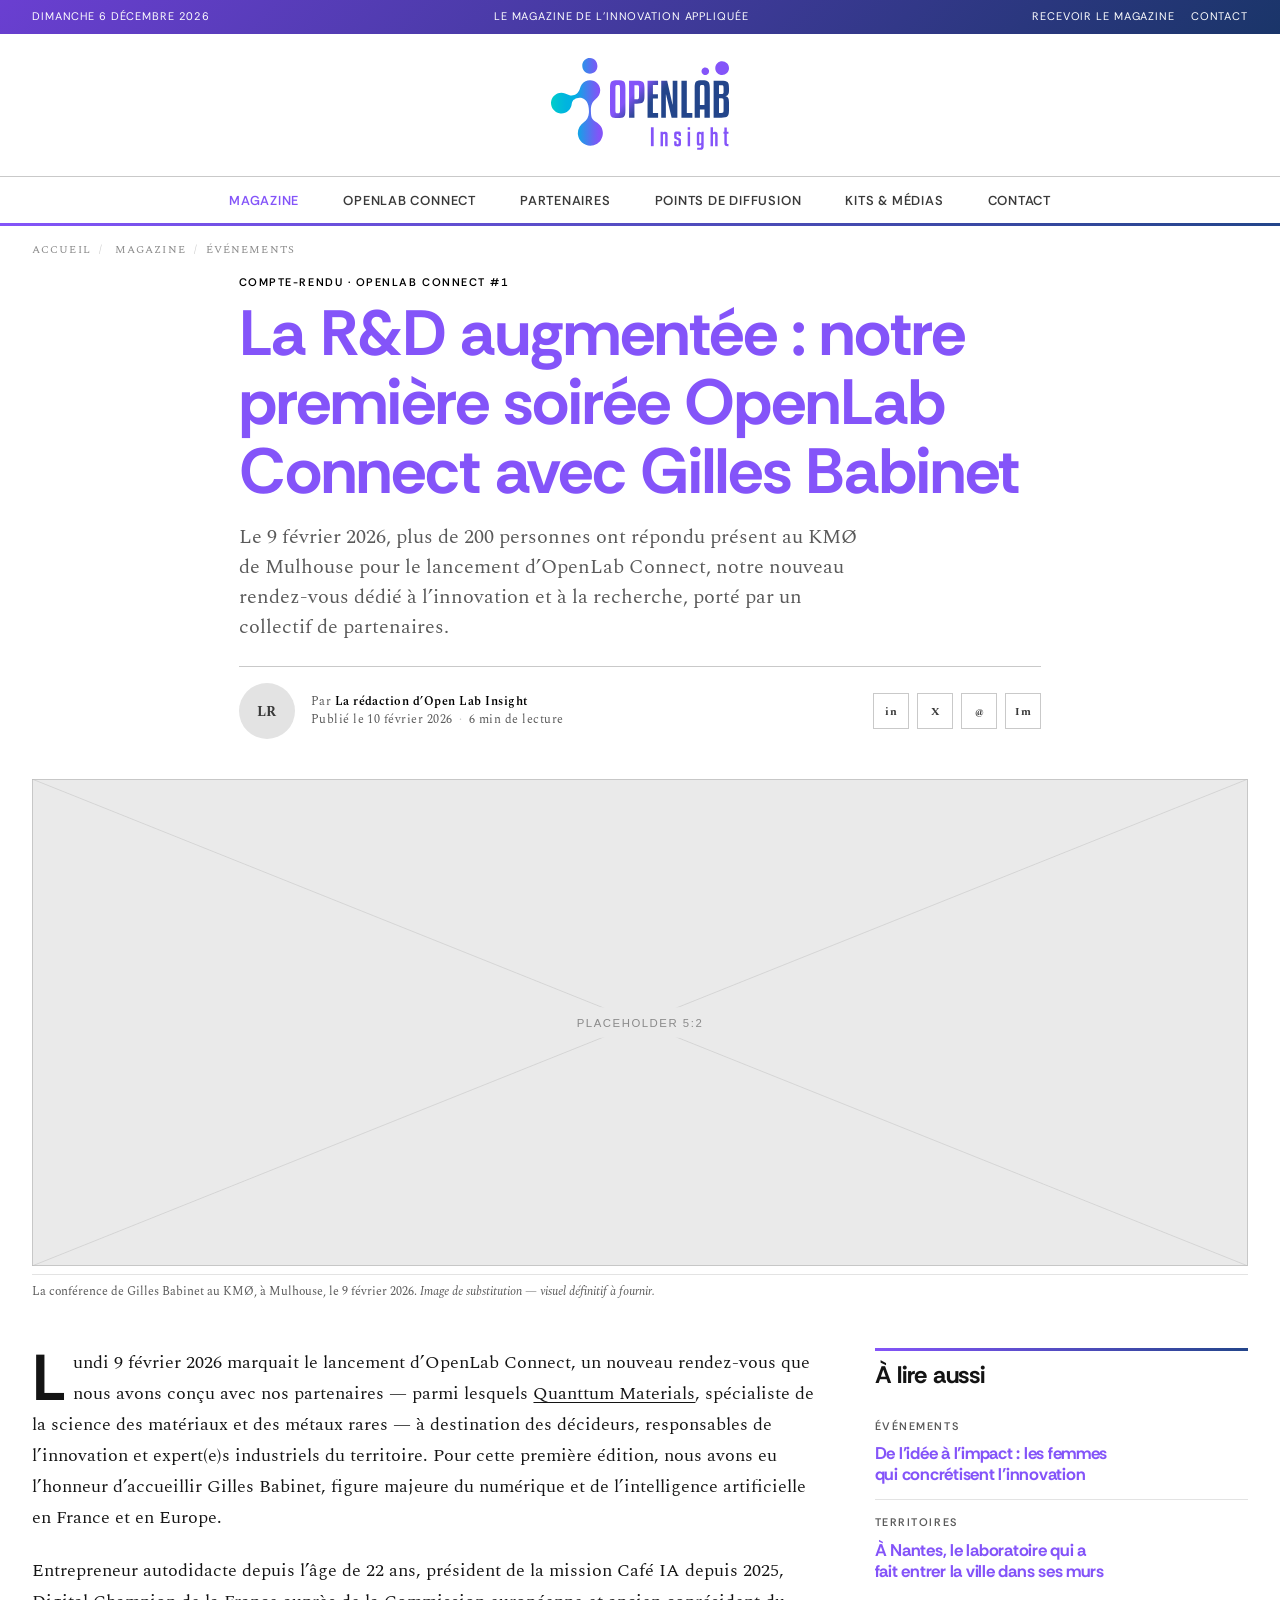
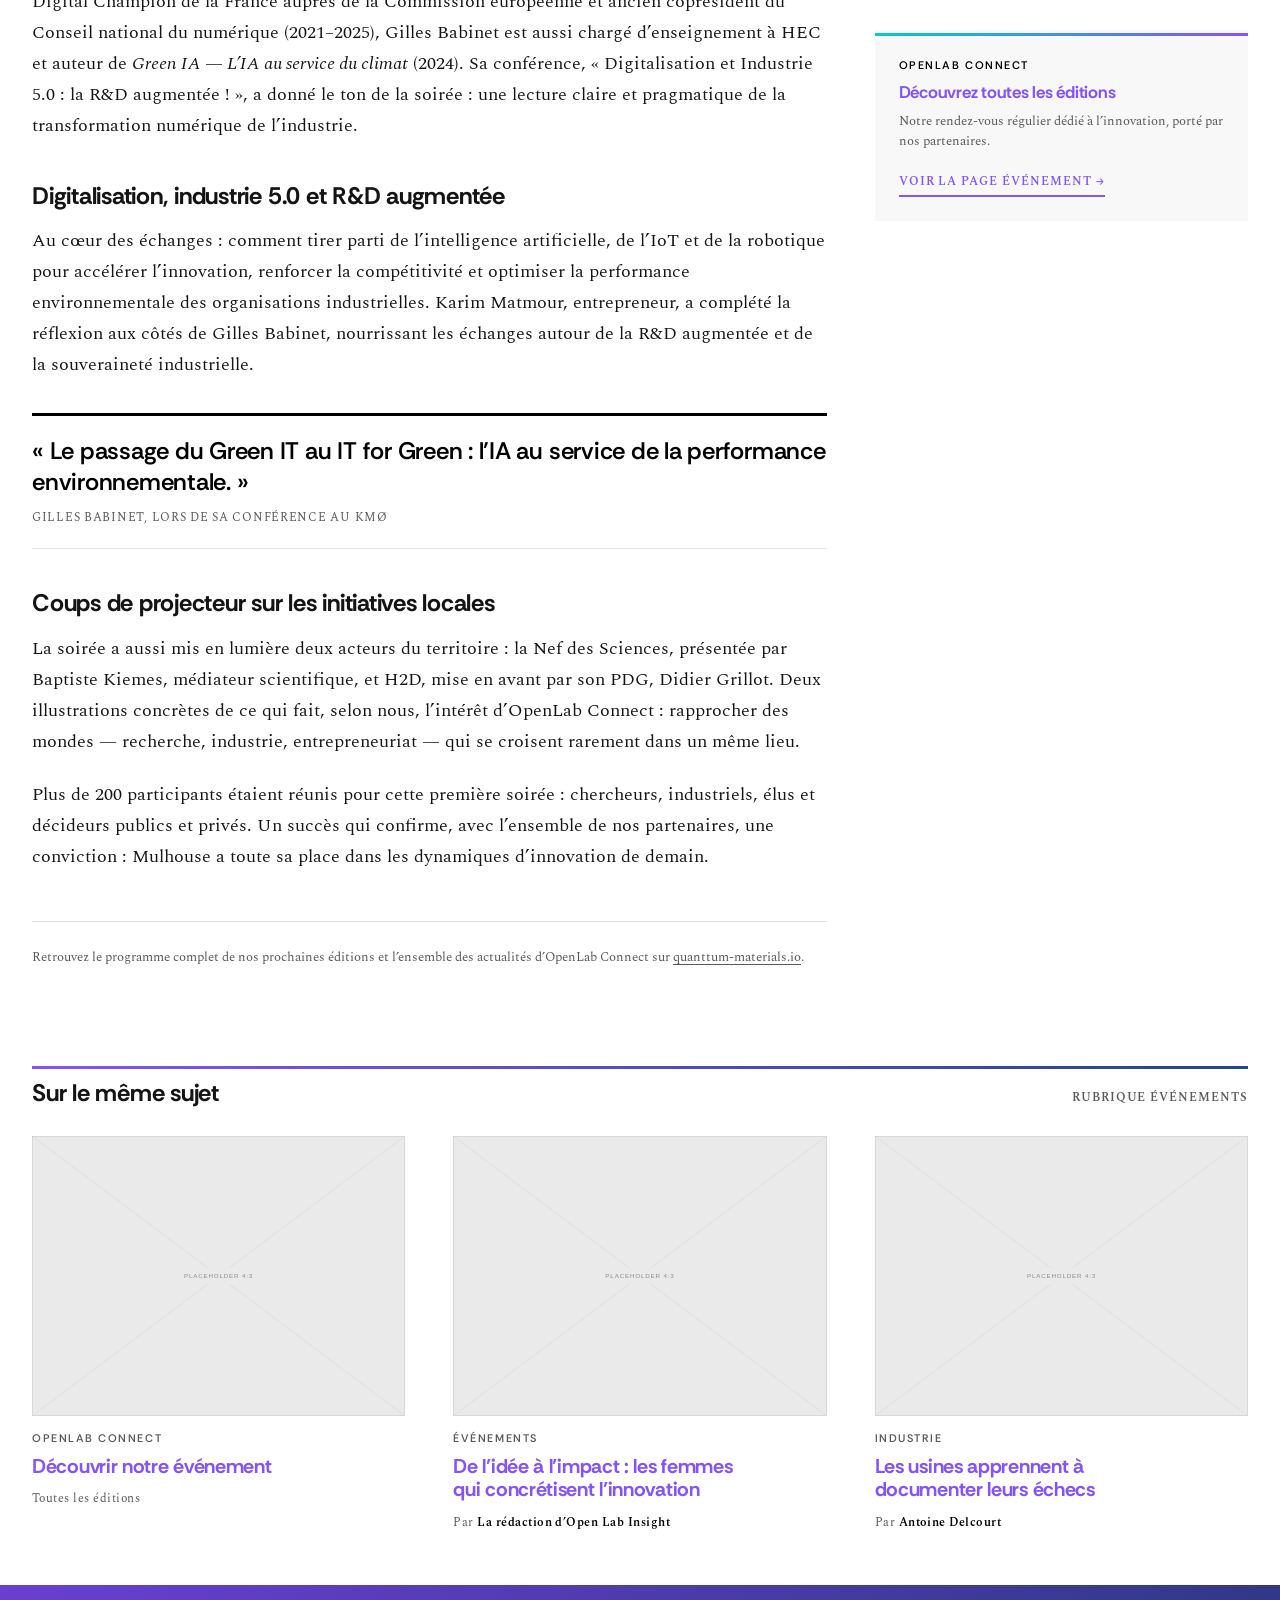
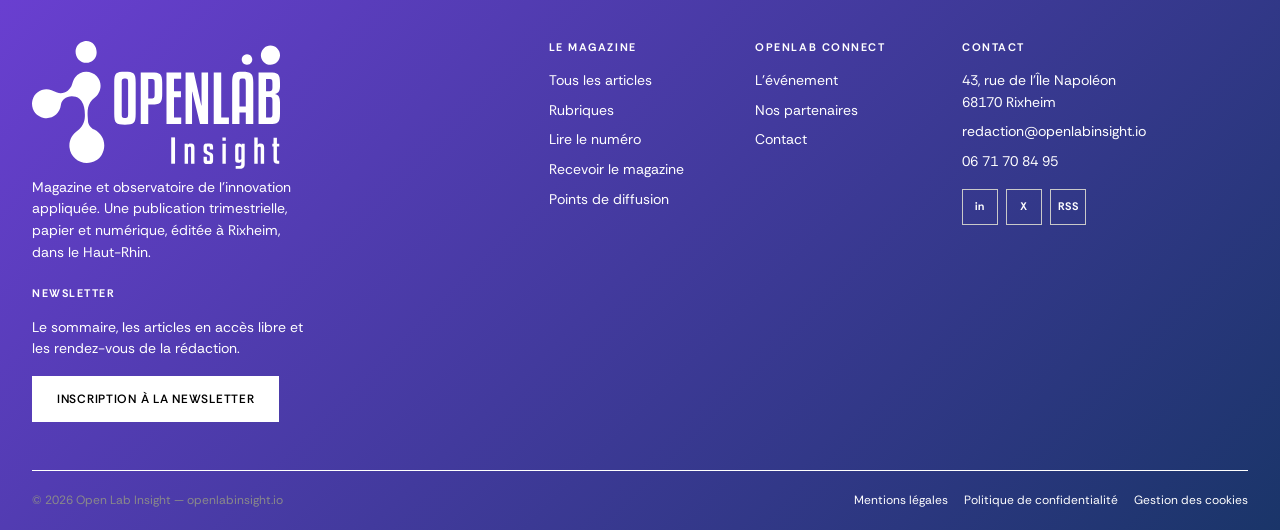
==== commit 5161f78d: "Unifie l'identité violette du design : accent, typographie et header/footer - Accent violet unifié (" ====
--- a/article-openlab-connect-1.html
+++ b/article-openlab-connect-1.html
@@ -18,7 +18,6 @@
      Toute modification doit être répercutée partout — voir CLAUDE.md.
      L'onglet courant porte la classe « active » sur son .nav-link.
      ============================================================ -->
-<div class="oli-protobar">Prototype de maquette &mdash; contenus fictifs, images de substitution</div>
 
 <div class="oli-topbar">
   <div class="container oli-container">
@@ -36,11 +35,10 @@
 <header class="oli-masthead">
   <div class="container oli-container">
     <a href="index.html" class="oli-logo"><img src="assets/img/OpenLab_Logo_Insight_principal.svg" alt="Open Lab Insight" class="oli-logo__img"></a>
-    <p class="oli-tagline">&Eacute;dition &amp; observatoire de l&rsquo;innovation</p>
   </div>
 </header>
 
-<div class="oli-nav sticky-top">
+<div class="oli-nav">
   <div class="container oli-container">
     <nav class="navbar navbar-expand-lg" aria-label="Navigation principale">
       <button class="navbar-toggler ms-auto" type="button" data-bs-toggle="collapse"
@@ -245,7 +243,7 @@
     <div class="row g-4">
 
       <div class="col-lg-4">
-        <p class="oli-footer__logo mb-2"><img src="assets/img/OpenLab_Logo_Insight_white.svg" alt="Open Lab Insight" class="oli-footer__logo-img"></p>
+        <p class="oli-footer__logo mb-2"><img src="assets/img/OpenLab_Logo_Insight_full-white.svg" alt="Open Lab Insight" class="oli-footer__logo-img"></p>
         <p class="mb-4" style="font-size:.875rem;max-width:34ch;">
           Magazine et observatoire de l&rsquo;innovation appliqu&eacute;e. Une publication trimestrielle,
           papier et num&eacute;rique, &eacute;dit&eacute;e &agrave; Rixheim, dans le Haut-Rhin.
@@ -255,9 +253,6 @@
           Le sommaire, les articles en acc&egrave;s libre et les rendez-vous de la r&eacute;daction.
         </p>
         <a href="#" class="btn btn-light">Inscription &agrave; la newsletter</a>
-        <p class="form-text mt-3 mb-0" style="color:var(--oli-grey-500);max-width:34ch;">
-          Int&eacute;gration Mailchimp (compte Autocycling) pr&eacute;vue hors prototype.
-        </p>
       </div>
 
       <div class="col-6 col-lg-2 offset-lg-1">
--- a/assets/css/style.css
+++ b/assets/css/style.css
@@ -1,7 +1,9 @@
 /* ==========================================================================
    Open Lab Insight — prototype
-   Palette : blanc, noir, gris + accent (bleu #23458A, cyan/violet en dégradé
-   pour les temps forts). Surcharge des variables Bootstrap 5 (voir CLAUDE.md).
+   Palette : blanc, noir, gris + violet comme accent de marque dominant.
+   Dégradé cyan→violet pour les temps forts éditoriaux, dégradé violet→bleu
+   pour les éléments interactifs et structurels (boutons, filets, nav, topbar,
+   footer). Surcharge des variables Bootstrap 5 (voir CLAUDE.md).
    ========================================================================== */
 
 :root {
@@ -18,12 +20,16 @@
   --oli-white:     #ffffff;
 
   /* Accent de marque */
-  --oli-accent:       #23458A;
-  --oli-accent-dark:  #172e5c;
   --oli-cyan:         #00CDCA;
   --oli-violet:       #8454F9;
-  --oli-gradient:     linear-gradient(135deg, var(--oli-cyan), var(--oli-violet));
-  --oli-gradient-deep: linear-gradient(135deg, color-mix(in srgb, var(--oli-cyan) 55%, black), color-mix(in srgb, var(--oli-violet) 55%, black));
+  --oli-blue:         #23458A;
+  --oli-accent:       var(--oli-violet);
+  --oli-accent-dark:  #6a3fd1;
+  --oli-gradient:            linear-gradient(135deg, var(--oli-cyan), var(--oli-violet));
+  --oli-gradient-deep:       linear-gradient(135deg, color-mix(in srgb, var(--oli-cyan) 55%, black), color-mix(in srgb, var(--oli-violet) 55%, black));
+  --oli-gradient-accent:     linear-gradient(135deg, var(--oli-violet), var(--oli-blue));
+  --oli-gradient-accent-dark: linear-gradient(135deg, #6a3fd1, #1a3569);
+  --oli-gradient-accent-h:   linear-gradient(90deg, var(--oli-violet), var(--oli-blue));
 
   --oli-display: "Rethink Sans", -apple-system, BlinkMacSystemFont, "Segoe UI", Roboto, Helvetica, Arial, sans-serif;
   --oli-body:    "Spectral", Georgia, "Times New Roman", serif;
@@ -45,7 +51,7 @@
   --bs-primary: var(--oli-accent);
   --bs-link-color: var(--oli-ink);
   --bs-link-hover-color: var(--oli-accent);
-  --bs-focus-ring-color: rgba(35, 69, 138, .25);
+  --bs-focus-ring-color: rgba(132, 84, 249, .25);
 }
 
 /* --------------------------------------------------------- Base ---------- */
@@ -78,7 +84,7 @@
 .oli-display { font-family: var(--oli-display); }
 
 .oli-kicker {
-  font-family: var(--oli-body);
+  font-family: var(--oli-display);
   font-size: .6875rem;
   font-weight: 600;
   letter-spacing: .14em;
@@ -94,7 +100,7 @@
   font-weight: 700;
   line-height: 1.08;
   letter-spacing: -.015em;
-  color: var(--oli-black);
+  color: var(--oli-violet);
   margin: 0;
   text-wrap: balance;
 }
@@ -157,7 +163,7 @@
 
 .oli-rule       { border-top: var(--oli-rule); }
 .oli-rule-dark  { border-top: var(--oli-rule-dark); }
-.oli-rule-heavy { border-top: var(--oli-rule-heavy); }
+.oli-rule-heavy { border-top: var(--oli-rule-heavy); border-image: var(--oli-gradient-accent-h) 1; }
 
 .oli-section {
   padding: 3.25rem 0;
@@ -166,6 +172,7 @@
 
 .oli-section-head {
   border-top: var(--oli-rule-heavy);
+  border-image: var(--oli-gradient-accent-h) 1;
   padding-top: .625rem;
   margin-bottom: 1.75rem;
   display: flex;
@@ -199,13 +206,17 @@
 /* ------------------------------------------------------- En-tête --------- */
 
 .oli-topbar {
-  background: var(--oli-black);
-  color: var(--oli-grey-300);
+  background: var(--oli-gradient-accent-dark);
+  color: var(--oli-white);
+  font-family: var(--oli-display);
   font-size: .6875rem;
   letter-spacing: .08em;
   text-transform: uppercase;
-}
-.oli-topbar a { color: var(--oli-grey-300); }
+  position: sticky;
+  top: 0;
+  z-index: 1031;
+}
+.oli-topbar a { color: var(--oli-white); }
 .oli-topbar a:hover { color: var(--oli-white); text-decoration: underline; text-underline-offset: 3px; }
 .oli-topbar .oli-topbar__inner {
   display: flex; align-items: center; justify-content: space-between;
@@ -214,22 +225,22 @@
 
 .oli-masthead { padding: 1.5rem 0 1.125rem; text-align: center; }
 .oli-logo { display: inline-block; }
-.oli-logo__img { height: clamp(34px, 4.4vw, 46px); width: auto; display: block; }
-.oli-tagline {
-  font-size: .6875rem;
-  letter-spacing: .22em;
-  text-transform: uppercase;
-  color: var(--oli-grey-500);
-  margin: .625rem 0 0;
-}
+.oli-logo__img { height: clamp(68px, 8.8vw, 92px); width: auto; display: block; }
 
 .oli-nav {
   border-top: var(--oli-rule-dark);
-  border-bottom: var(--oli-rule-heavy);
   background: var(--oli-white);
+  position: sticky;
+  top: 34px;
+  z-index: 1020;
+}
+.oli-nav::after {
+  content: ""; position: absolute; left: 0; right: 0; bottom: -1px;
+  height: 3px; background: var(--oli-gradient-accent-h);
 }
 .oli-nav .navbar { padding: 0; }
 .oli-nav .nav-link {
+  font-family: var(--oli-display);
   font-size: .8125rem;
   font-weight: 600;
   letter-spacing: .06em;
@@ -242,7 +253,7 @@
 .oli-nav .nav-link:hover { color: var(--oli-accent); }
 .oli-nav .nav-link::after {
   content: ""; position: absolute; left: 0; right: 0; bottom: -1px;
-  height: 3px; background: var(--oli-accent);
+  height: 3px; background: var(--oli-gradient-accent-h);
   transform: scaleX(0); transform-origin: left; transition: transform .18s ease;
 }
 .oli-nav .nav-link:hover::after,
@@ -250,6 +261,7 @@
 .oli-nav .nav-link.active { color: var(--oli-accent); }
 
 .oli-nav .navbar-toggler {
+  font-family: var(--oli-display);
   border: var(--oli-rule-dark);
   padding: .375rem .625rem;
   font-size: .75rem;
@@ -282,7 +294,7 @@
 
 /* Le fil : items numérotés */
 .oli-fil { counter-reset: fil; }
-.oli-fil__item { position: relative; padding-top: .875rem; border-top: var(--oli-rule-heavy); }
+.oli-fil__item { position: relative; padding-top: .875rem; border-top: var(--oli-rule-heavy); border-image: var(--oli-gradient-accent-h) 1; }
 .oli-fil__num {
   font-family: var(--oli-display);
   font-size: 1.75rem;
@@ -412,9 +424,9 @@
 
 /* --------------------------------------------------------- Boutons ------- */
 
-.btn { border-radius: 0; font-weight: 600; letter-spacing: .06em; text-transform: uppercase; font-size: .75rem; padding: .8125rem 1.5rem; }
-.btn-dark { background: var(--oli-accent); border-color: var(--oli-accent); }
-.btn-dark:hover { background: var(--oli-accent-dark); border-color: var(--oli-accent-dark); }
+.btn { font-family: var(--oli-display); border-radius: 0; font-weight: 600; letter-spacing: .06em; text-transform: uppercase; font-size: .75rem; padding: .8125rem 1.5rem; }
+.btn-dark { background: var(--oli-gradient-accent); border-color: transparent; }
+.btn-dark:hover { background: var(--oli-gradient-accent-dark); border-color: transparent; }
 .btn-outline-dark { border-color: var(--oli-black); color: var(--oli-black); }
 .btn-outline-dark:hover { background: var(--oli-black); color: var(--oli-white); }
 .btn-light { background: var(--oli-white); border-color: var(--oli-white); color: var(--oli-black); }
@@ -435,6 +447,7 @@
 
 .oli-filters { display: flex; flex-wrap: wrap; gap: .5rem; }
 .oli-filter {
+  font-family: var(--oli-display);
   font-size: .6875rem; font-weight: 600; letter-spacing: .1em; text-transform: uppercase;
   padding: .5rem .875rem;
   border: var(--oli-rule-dark);
@@ -443,7 +456,7 @@
   cursor: pointer;
 }
 .oli-filter:hover { border-color: var(--oli-accent); color: var(--oli-accent); }
-.oli-filter.is-active { background: var(--oli-accent); border-color: var(--oli-accent); color: var(--oli-white); }
+.oli-filter.is-active { background: var(--oli-gradient-accent); border-color: transparent; color: var(--oli-white); }
 
 /* ----------------------------------------------- Zones d'intégration ----- */
 /* Fonctionnalités attendues en intégration finale — hors périmètre du proto */
@@ -559,7 +572,7 @@
   color: var(--oli-grey-300); display: block; margin-bottom: .75rem;
 }
 
-.oli-feature { border-top: var(--oli-rule-heavy); padding-top: 1rem; height: 100%; }
+.oli-feature { border-top: var(--oli-rule-heavy); border-image: var(--oli-gradient-accent-h) 1; padding-top: 1rem; height: 100%; }
 .oli-feature h3 { font-family: var(--oli-display); font-size: 1.125rem; font-weight: 700; margin: 0 0 .5rem; }
 .oli-feature p { font-size: .9375rem; color: var(--oli-grey-700); margin: 0; }
 
@@ -609,12 +622,12 @@
 .oli-breadcrumb .oli-sep { margin: 0 .5rem; color: var(--oli-grey-300); }
 
 /* En-tête de page intérieure */
-.oli-page-head { padding: 2.5rem 0 2.25rem; border-bottom: var(--oli-rule-heavy); }
+.oli-page-head { padding: 2.5rem 0 2.25rem; border-bottom: var(--oli-rule-heavy); border-image: var(--oli-gradient-accent-h) 1; }
 
 /* ------------------------------------------------------------ Pied ------- */
 
-.oli-footer { background: var(--oli-black); color: var(--oli-grey-300); padding: 3.5rem 0 0; margin-top: 0; }
-.oli-footer a { color: var(--oli-grey-300); }
+.oli-footer { background: var(--oli-gradient-accent-dark); color: var(--oli-white); font-family: var(--oli-display); padding: 3.5rem 0 0; margin-top: 0; }
+.oli-footer a:not(.btn) { color: var(--oli-white); }
 .oli-footer a:hover { color: var(--oli-white); text-decoration: underline; text-underline-offset: 3px; }
 .oli-footer h3 {
   font-size: .6875rem; font-weight: 700; letter-spacing: .14em; text-transform: uppercase;
@@ -622,21 +635,11 @@
 }
 .oli-footer ul { list-style: none; padding: 0; margin: 0; font-size: .875rem; }
 .oli-footer li { margin-bottom: .5rem; }
-.oli-footer__logo-img { height: 32px; width: auto; display: block; }
+.oli-footer__logo-img { height: 128px; width: auto; display: block; }
 .oli-footer__bottom {
-  border-top: 1px solid #2a2a2a;
+  border-top: 1px solid var(--oli-white);
   margin-top: 3rem; padding: 1.25rem 0;
   font-size: .75rem; color: var(--oli-grey-500);
-}
-
-/* Bandeau « prototype » */
-.oli-protobar {
-  background: var(--oli-grey-100);
-  border-bottom: var(--oli-rule-dark);
-  font-size: .6875rem; letter-spacing: .08em; text-transform: uppercase;
-  color: var(--oli-grey-700);
-  padding: .4375rem 0;
-  text-align: center;
 }
 
 /* Toast de confirmation des formulaires (prototype, sans backend) */
@@ -651,7 +654,7 @@
 }
 
 @media print {
-  .oli-topbar, .oli-nav, .oli-footer, .oli-protobar, .oli-share { display: none !important; }
+  .oli-topbar, .oli-nav, .oli-footer, .oli-share { display: none !important; }
 }
 
 /* Navigation resserrée sur le breakpoint lg (7 rubriques sur une ligne) */
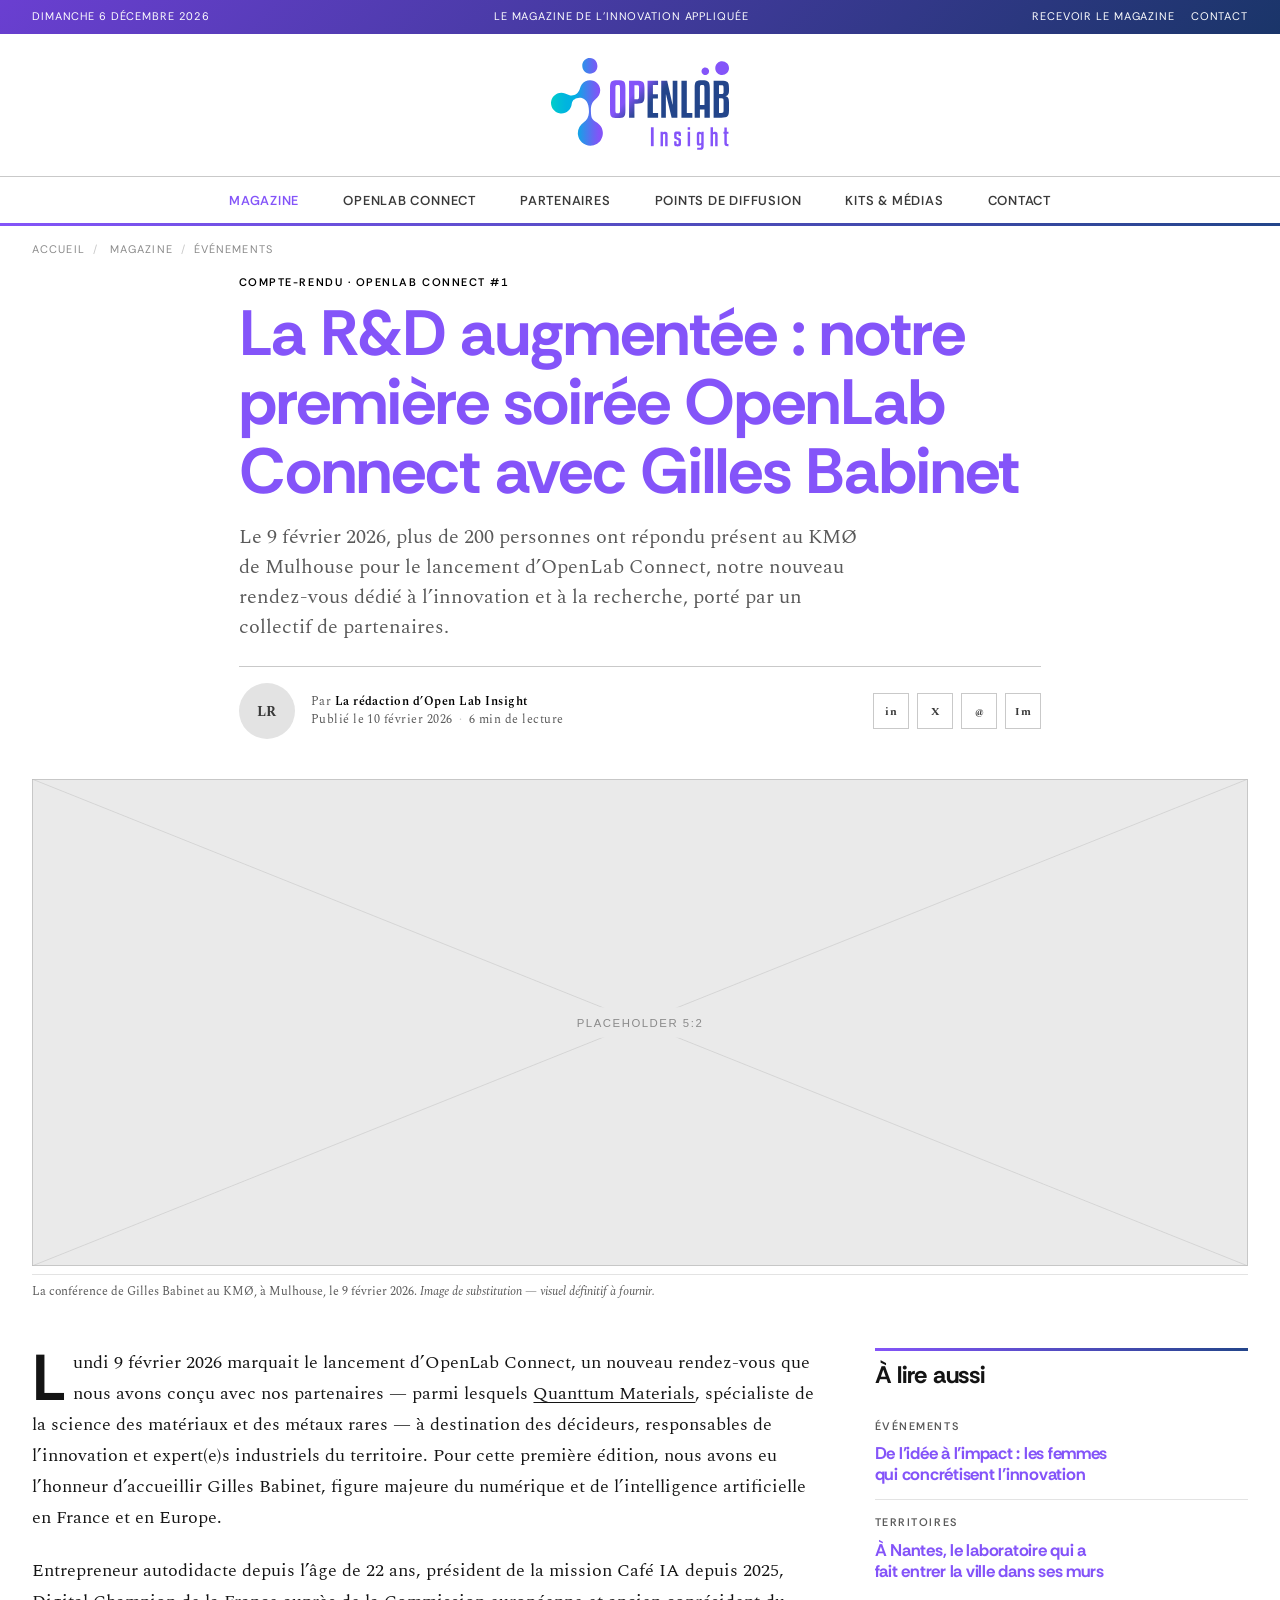
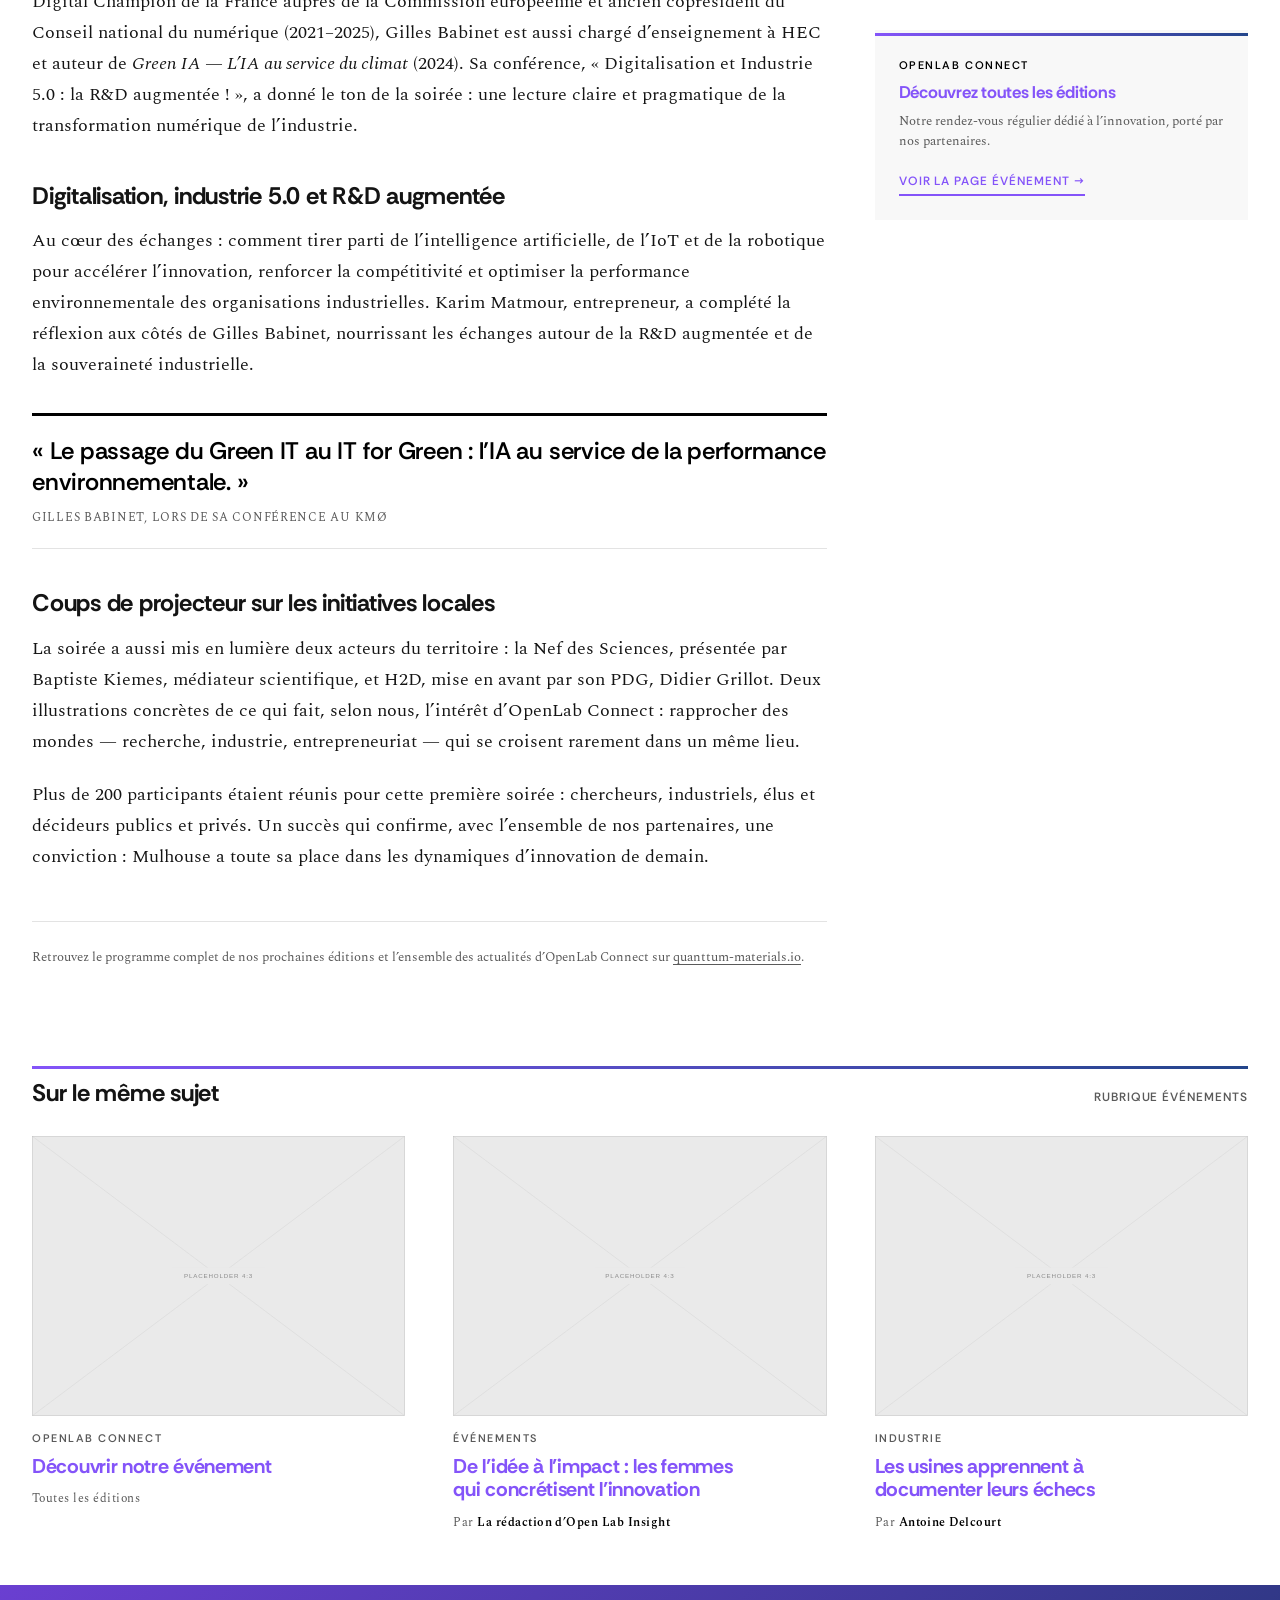
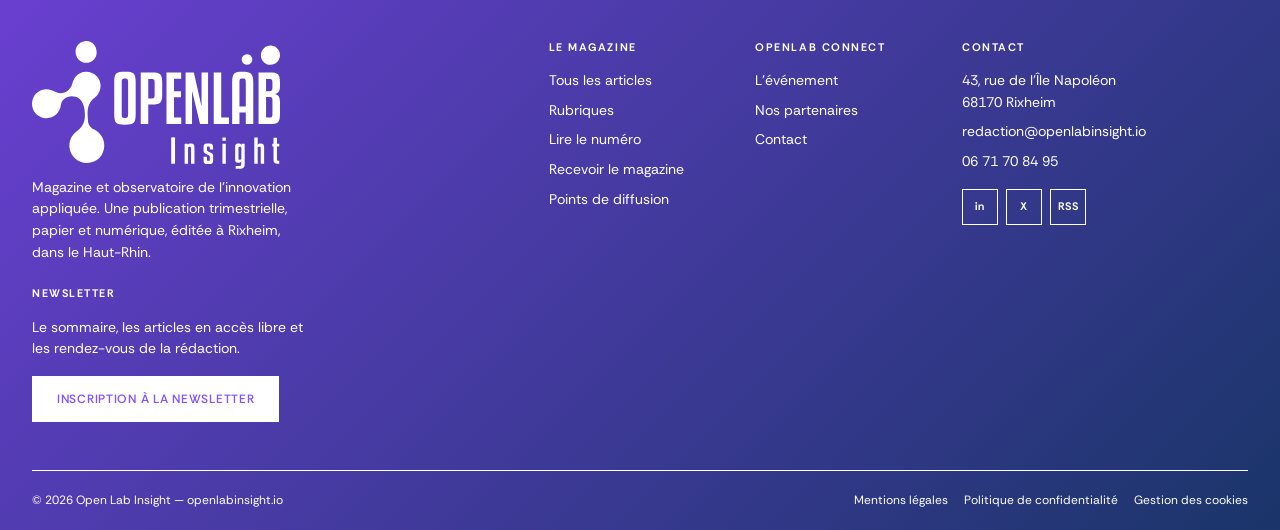
==== commit ee203b43: "Ajoute la variante claire des boutons oli-share pour le footer .oli-share (icônes de partage) est au" ====
--- a/article-openlab-connect-1.html
+++ b/article-openlab-connect-1.html
@@ -282,7 +282,7 @@
           <li><a href="mailto:redaction@openlabinsight.io">redaction@openlabinsight.io</a></li>
           <li><a href="tel:+33671708495">06 71 70 84 95</a></li>
         </ul>
-        <div class="oli-share d-flex gap-2 mt-3">
+        <div class="oli-share oli-share--light d-flex gap-2 mt-3">
           <a href="#" aria-label="LinkedIn">in</a>
           <a href="#" aria-label="X">X</a>
           <a href="#" aria-label="Flux RSS">RSS</a>
--- a/assets/css/style.css
+++ b/assets/css/style.css
@@ -30,6 +30,7 @@
   --oli-gradient-accent:     linear-gradient(135deg, var(--oli-violet), var(--oli-blue));
   --oli-gradient-accent-dark: linear-gradient(135deg, #6a3fd1, #1a3569);
   --oli-gradient-accent-h:   linear-gradient(90deg, var(--oli-violet), var(--oli-blue));
+  --oli-blue-dark:           color-mix(in srgb, var(--oli-blue) 65%, black);
 
   --oli-display: "Rethink Sans", -apple-system, BlinkMacSystemFont, "Segoe UI", Roboto, Helvetica, Arial, sans-serif;
   --oli-body:    "Spectral", Georgia, "Times New Roman", serif;
@@ -189,6 +190,7 @@
   margin: 0;
 }
 .oli-section-head .oli-more {
+  font-family: var(--oli-display);
   font-size: .75rem;
   font-weight: 600;
   letter-spacing: .08em;
@@ -315,7 +317,7 @@
 }
 .oli-edito::before {
   content: ""; position: absolute; top: 0; left: 0; right: 0; height: 3px;
-  background: var(--oli-gradient);
+  background: var(--oli-gradient-accent-h);
 }
 /* Utiliser .h-100 (Bootstrap) uniquement quand le bloc doit remplir sa colonne. */
 .oli-edito__body {
@@ -406,10 +408,13 @@
 }
 .oli-share a:hover { background: var(--oli-black); color: var(--oli-white); border-color: var(--oli-black); }
 
+.oli-share--light a { border-color: var(--oli-white); color: var(--oli-white); }
+.oli-share--light a:hover { background: var(--oli-white); color: var(--oli-violet); border-color: var(--oli-white); }
+
 /* ----------------------------------------------------- Bandes noires ----- */
 
 .oli-band-dark {
-  background: var(--oli-black);
+  background: var(--oli-blue-dark);
   color: var(--oli-white);
 }
 .oli-band-dark .oli-headline,
@@ -417,6 +422,24 @@
 .oli-band-dark p { color: var(--oli-grey-300); }
 .oli-band-dark a:not(.btn) { color: var(--oli-white); }
 
+.oli-band-accent {
+  background: var(--oli-cyan);
+  color: var(--oli-ink);
+}
+.oli-band-accent .oli-headline,
+.oli-band-accent h2, .oli-band-accent h3 { color: var(--oli-black); }
+.oli-band-accent p { color: var(--oli-graphite); }
+.oli-band-accent a:not(.btn) { color: var(--oli-black); }
+.oli-band-accent .btn-outline-light {
+  color: var(--oli-black);
+  border-color: var(--oli-black);
+}
+.oli-band-accent .btn-outline-light:hover {
+  background: var(--oli-black);
+  color: var(--oli-white);
+  border-color: var(--oli-black);
+}
+
 .oli-band-grey { background: var(--oli-grey-50); }
 
 /* Bandeau de statistiques : dégradé réservé aux temps forts (usage ponctuel) */
@@ -425,15 +448,26 @@
 /* --------------------------------------------------------- Boutons ------- */
 
 .btn { font-family: var(--oli-display); border-radius: 0; font-weight: 600; letter-spacing: .06em; text-transform: uppercase; font-size: .75rem; padding: .8125rem 1.5rem; }
-.btn-dark { background: var(--oli-gradient-accent); border-color: transparent; }
-.btn-dark:hover { background: var(--oli-gradient-accent-dark); border-color: transparent; }
-.btn-outline-dark { border-color: var(--oli-black); color: var(--oli-black); }
-.btn-outline-dark:hover { background: var(--oli-black); color: var(--oli-white); }
-.btn-light { background: var(--oli-white); border-color: var(--oli-white); color: var(--oli-black); }
-.btn-light:hover { background: var(--oli-grey-200); border-color: var(--oli-grey-200); color: var(--oli-black); }
+.btn-dark { background: var(--oli-gradient-accent); border: none; }
+.btn-dark:hover { background: var(--oli-gradient-accent-dark); border: none; }
+.btn-outline-dark {
+  border: 1px solid;
+  border-image: var(--oli-gradient-accent) 1;
+  color: var(--oli-violet);
+  background: transparent;
+}
+.btn-outline-dark:hover {
+  background: var(--oli-cyan);
+  border-image: none;
+  border-color: var(--oli-cyan);
+  color: var(--oli-white);
+}
+.btn-light { background: var(--oli-white); border-color: var(--oli-white); color: var(--oli-violet); }
+.btn-light:hover { background: var(--oli-grey-200); border-color: var(--oli-grey-200); color: var(--oli-violet); }
 .btn-outline-light:hover { color: var(--oli-black); }
 
 .oli-arrow-link {
+  font-family: var(--oli-display);
   font-size: .75rem; font-weight: 600; letter-spacing: .08em; text-transform: uppercase;
   display: inline-flex; align-items: center; gap: .5rem;
   border-bottom: 2px solid var(--oli-accent);
@@ -617,7 +651,7 @@
 .oli-file__meta { font-size: .75rem; color: var(--oli-grey-500); letter-spacing: .04em; }
 
 /* Fil d'Ariane */
-.oli-breadcrumb { font-size: .6875rem; letter-spacing: .1em; text-transform: uppercase; color: var(--oli-grey-500); padding: 1rem 0; }
+.oli-breadcrumb { font-family: var(--oli-display); font-size: .6875rem; letter-spacing: .1em; text-transform: uppercase; color: var(--oli-grey-500); padding: 1rem 0; }
 .oli-breadcrumb a:hover { text-decoration: underline; text-underline-offset: 3px; }
 .oli-breadcrumb .oli-sep { margin: 0 .5rem; color: var(--oli-grey-300); }
 
@@ -628,7 +662,7 @@
 
 .oli-footer { background: var(--oli-gradient-accent-dark); color: var(--oli-white); font-family: var(--oli-display); padding: 3.5rem 0 0; margin-top: 0; }
 .oli-footer a:not(.btn) { color: var(--oli-white); }
-.oli-footer a:hover { color: var(--oli-white); text-decoration: underline; text-underline-offset: 3px; }
+.oli-footer a:not(.btn):hover { color: var(--oli-white); text-decoration: underline; text-underline-offset: 3px; }
 .oli-footer h3 {
   font-size: .6875rem; font-weight: 700; letter-spacing: .14em; text-transform: uppercase;
   color: var(--oli-white); margin: 0 0 1rem;
@@ -639,7 +673,7 @@
 .oli-footer__bottom {
   border-top: 1px solid var(--oli-white);
   margin-top: 3rem; padding: 1.25rem 0;
-  font-size: .75rem; color: var(--oli-grey-500);
+  font-size: .75rem; color: var(--oli-white);
 }
 
 /* Toast de confirmation des formulaires (prototype, sans backend) */
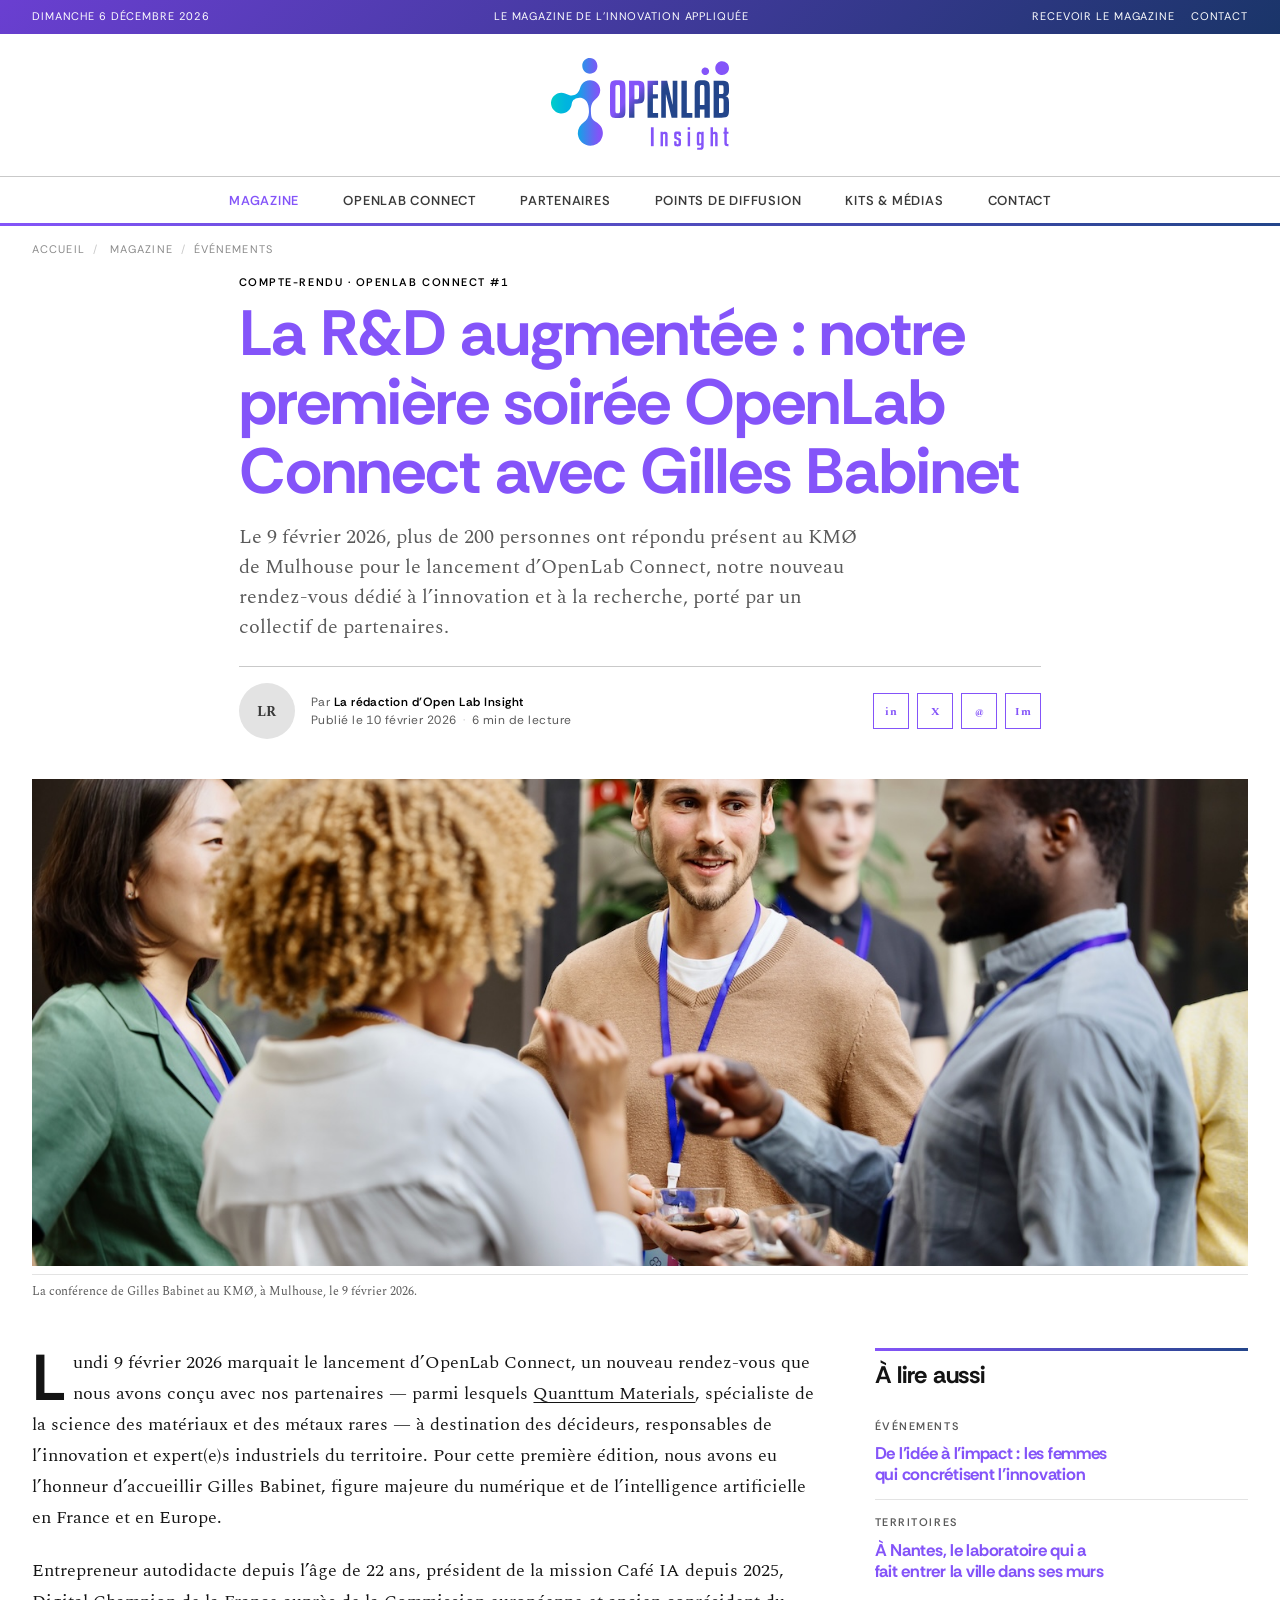
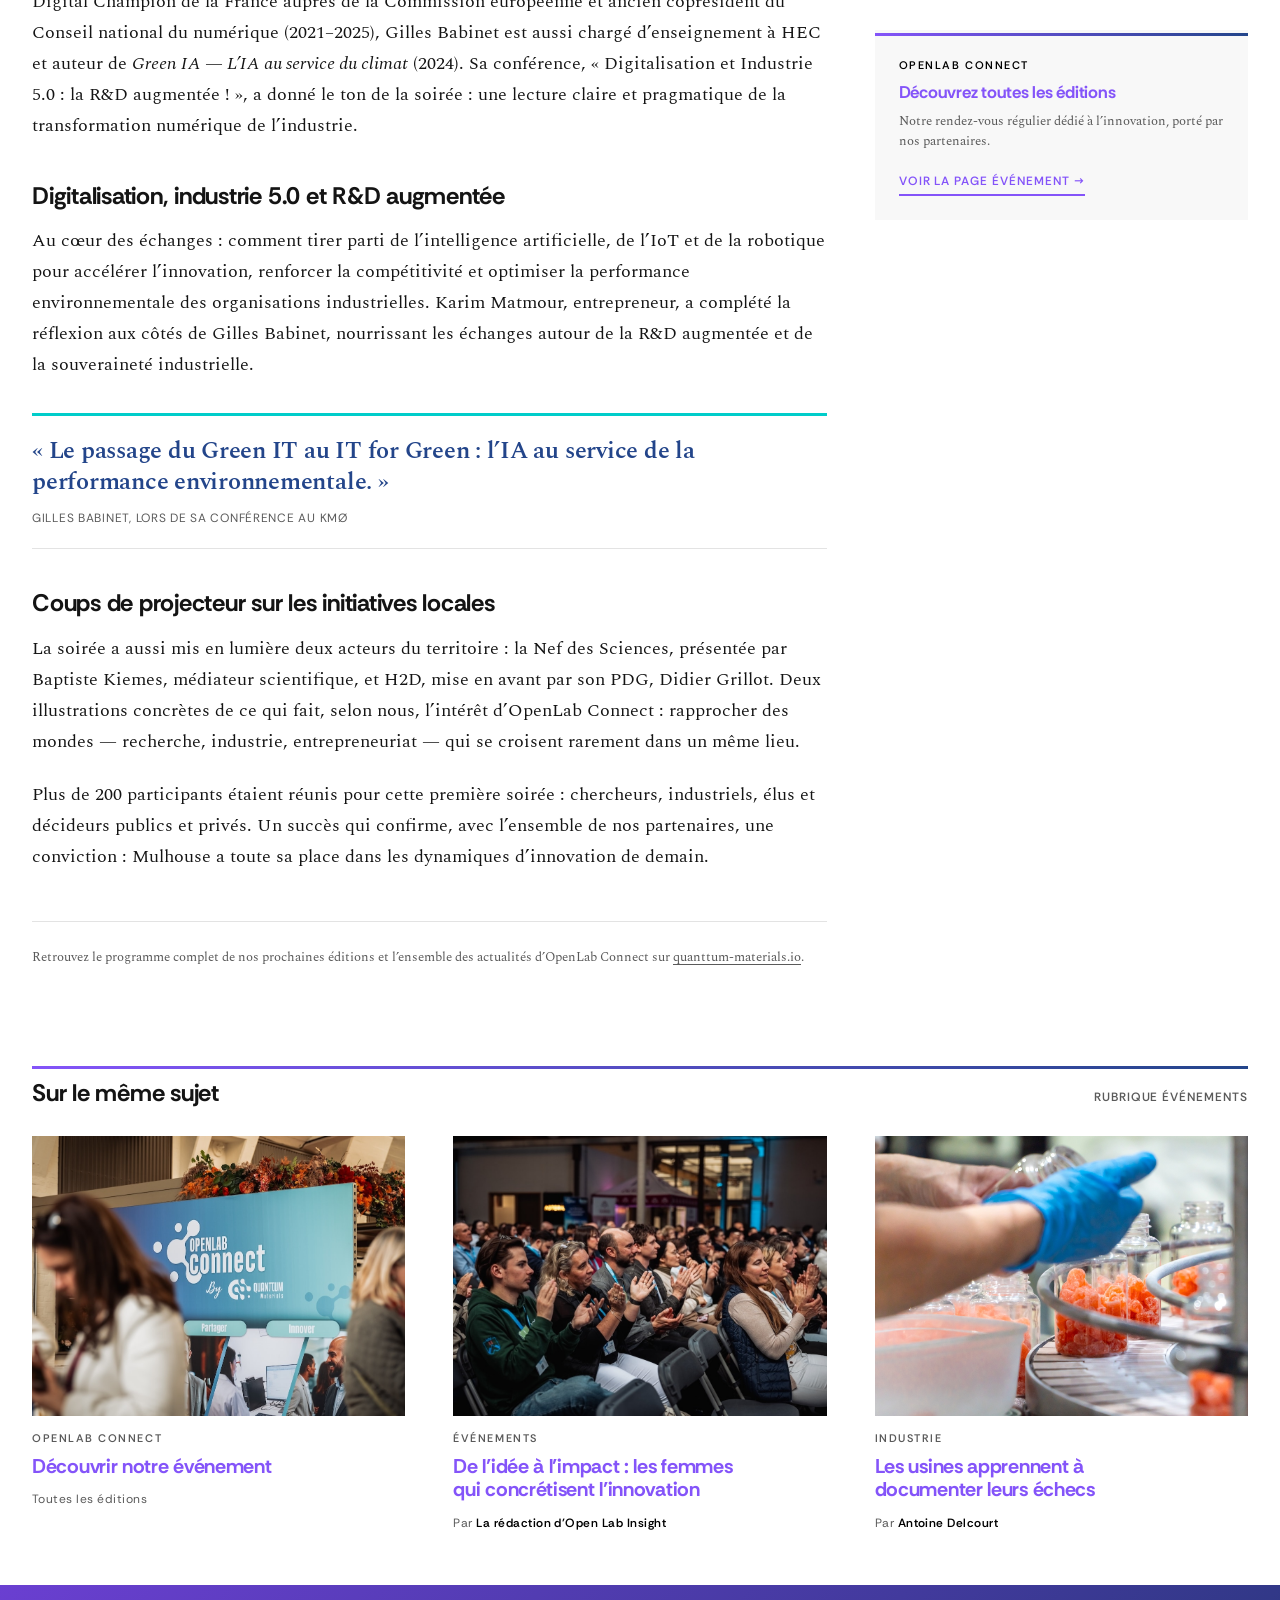
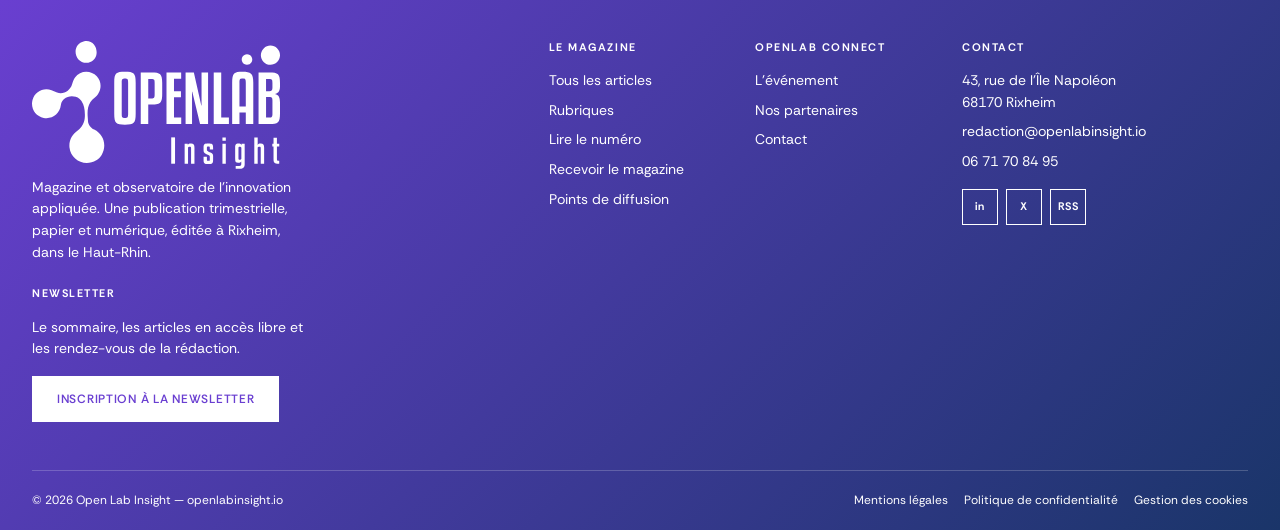
==== commit 68be1798: "Remplace des images placeholder par les photos fournies pour une maquette plus fidèle - Ajoute asset" ====
--- a/article-openlab-connect-1.html
+++ b/article-openlab-connect-1.html
@@ -104,10 +104,9 @@
   <!-- Visuel principal -->
   <div class="container oli-container mb-5">
     <figure class="mb-0">
-      <img src="assets/img/ph-panorama.svg" alt="Image de substitution&nbsp;: conf&eacute;rence au KM&Oslash; de Mulhouse" width="1600" height="640">
+      <img src="assets/img/placeholder/iStock-1385328437.jpg" alt="Des participants &eacute;changent en petit groupe pendant une pause caf&eacute;" width="1600" height="640" class="oli-photo--panorama">
       <figcaption>
         La conf&eacute;rence de Gilles Babinet au KM&Oslash;, &agrave; Mulhouse, le 9 f&eacute;vrier 2026.
-        <em>Image de substitution &mdash; visuel d&eacute;finitif &agrave; fournir.</em>
       </figcaption>
     </figure>
   </div>
@@ -212,19 +211,19 @@
     </div>
     <div class="row g-4 g-lg-5">
       <div class="col-md-4">
-        <article class="oli-card"><a class="oli-card__media" href="openlab-connect.html" tabindex="-1" aria-hidden="true"><img src="assets/img/ph-standard.svg" alt="" width="900" height="675"></a>
+        <article class="oli-card"><a class="oli-card__media" href="openlab-connect.html" tabindex="-1" aria-hidden="true"><img src="assets/img/placeholder/19mai2026-OPENLAB connect-Manonn Egmann-MEP_6162.jpg" alt="" width="900" height="675"></a>
           <p class="oli-kicker">OpenLab Connect</p>
           <h3 class="oli-headline oli-headline--md"><a href="openlab-connect.html">D&eacute;couvrir notre &eacute;v&eacute;nement</a></h3>
           <p class="oli-byline">Toutes les &eacute;ditions</p></article>
       </div>
       <div class="col-md-4">
-        <article class="oli-card"><a class="oli-card__media" href="article-openlab-connect-2.html" tabindex="-1" aria-hidden="true"><img src="assets/img/ph-standard.svg" alt="" width="900" height="675"></a>
+        <article class="oli-card"><a class="oli-card__media" href="article-openlab-connect-2.html" tabindex="-1" aria-hidden="true"><img src="assets/img/placeholder/19mai2026-OPENLAB connect-Manonn Egmann-MEP_7135.jpg" alt="" width="900" height="675"></a>
           <p class="oli-kicker">&Eacute;v&eacute;nements</p>
           <h3 class="oli-headline oli-headline--md"><a href="article-openlab-connect-2.html">De l&rsquo;id&eacute;e &agrave; l&rsquo;impact&nbsp;: les femmes qui concr&eacute;tisent l&rsquo;innovation</a></h3>
           <p class="oli-byline">Par <strong>La r&eacute;daction d&rsquo;Open Lab Insight</strong></p></article>
       </div>
       <div class="col-md-4">
-        <article class="oli-card"><a class="oli-card__media" href="article.html" tabindex="-1" aria-hidden="true"><img src="assets/img/ph-standard.svg" alt="" width="900" height="675"></a>
+        <article class="oli-card"><a class="oli-card__media" href="article.html" tabindex="-1" aria-hidden="true"><img src="assets/img/placeholder/iStock-2209622603.jpg" alt="" width="900" height="675"></a>
           <p class="oli-kicker">Industrie</p>
           <h3 class="oli-headline oli-headline--md"><a href="article.html">Les usines apprennent &agrave; documenter leurs &eacute;checs</a></h3>
           <p class="oli-byline">Par <strong>Antoine Delcourt</strong></p></article>
--- a/assets/css/style.css
+++ b/assets/css/style.css
@@ -106,12 +106,6 @@
   text-wrap: balance;
 }
 .oli-headline--xxl { font-size: clamp(2.4rem, 5.2vw, 4rem); }
-/* Signature dégradée réservée au grand titre « à la une » de l'accueil */
-.oli-headline--accent-bar { padding-top: 1.125rem; position: relative; }
-.oli-headline--accent-bar::before {
-  content: ""; position: absolute; top: 0; left: 0;
-  width: 46px; height: 4px; background: var(--oli-gradient);
-}
 .oli-headline--xl  { font-size: clamp(1.9rem, 3.4vw, 2.7rem); }
 .oli-headline--lg  { font-size: clamp(1.5rem, 2.2vw, 1.9rem); }
 .oli-headline--md  { font-size: 1.25rem; line-height: 1.18; }
@@ -134,6 +128,7 @@
 .oli-standfirst--lg { font-size: 1.25rem; }
 
 .oli-byline {
+  font-family: var(--oli-display);
   font-size: .75rem;
   letter-spacing: .04em;
   color: var(--oli-grey-700);
@@ -284,7 +279,7 @@
 
 .oli-card { display: block; }
 .oli-card__media { display: block; overflow: hidden; background: var(--oli-grey-100); margin-bottom: .875rem; }
-.oli-card__media img { width: 100%; transition: transform .35s ease, filter .35s ease; }
+.oli-card__media img { width: 100%; aspect-ratio: 4 / 3; object-fit: cover; transition: transform .35s ease, filter .35s ease; }
 .oli-card:hover .oli-card__media img { transform: scale(1.03); }
 .oli-card + .oli-card { margin-top: 1.75rem; padding-top: 1.75rem; border-top: var(--oli-rule); }
 
@@ -373,23 +368,25 @@
 .oli-article__body a { text-decoration: underline; text-underline-offset: 3px; text-decoration-thickness: 1px; }
 
 .oli-quote {
-  border-top: var(--oli-rule-heavy);
+  border-top: 3px solid var(--oli-cyan);
   border-bottom: var(--oli-rule);
   padding: 1.25rem 0;
   margin: 2rem 0;
 }
 .oli-quote p {
-  font-family: var(--oli-display);
+  font-family: var(--oli-body);
   font-size: 1.5rem;
   line-height: 1.28;
   font-weight: 600;
-  color: var(--oli-black);
+  color: var(--oli-blue);
   margin: 0 0 .625rem;
   letter-spacing: -.01em;
 }
-.oli-quote footer { font-size: .75rem; letter-spacing: .06em; text-transform: uppercase; color: var(--oli-grey-700); }
+.oli-quote footer { font-family: var(--oli-display); font-size: .75rem; letter-spacing: .06em; text-transform: uppercase; color: var(--oli-grey-700); }
 
 figure { margin: 0 0 1.75rem; }
+img.oli-photo--panorama { width: 100%; aspect-ratio: 1600 / 640; object-fit: cover; }
+img.oli-photo--wide { width: 100%; aspect-ratio: 1200 / 675; object-fit: cover; }
 figcaption {
   font-size: .75rem;
   line-height: 1.45;
@@ -402,14 +399,14 @@
 .oli-share a {
   display: inline-flex; align-items: center; justify-content: center;
   width: 36px; height: 36px;
-  border: var(--oli-rule-dark);
+  border: 1px solid var(--oli-violet);
   font-size: .6875rem; font-weight: 700; letter-spacing: .04em;
-  color: var(--oli-graphite);
-}
-.oli-share a:hover { background: var(--oli-black); color: var(--oli-white); border-color: var(--oli-black); }
+  color: var(--oli-violet);
+  transition: background-color .15s ease, color .15s ease, border-color .15s ease;
+}
+.oli-share a:hover { background: var(--oli-violet); color: var(--oli-white); border-color: var(--oli-violet); }
 
 .oli-share--light a { border-color: var(--oli-white); color: var(--oli-white); }
-.oli-share--light a:hover { background: var(--oli-white); color: var(--oli-violet); border-color: var(--oli-white); }
 
 /* ----------------------------------------------------- Bandes noires ----- */
 
@@ -431,13 +428,13 @@
 .oli-band-accent p { color: var(--oli-graphite); }
 .oli-band-accent a:not(.btn) { color: var(--oli-black); }
 .oli-band-accent .btn-outline-light {
-  color: var(--oli-black);
-  border-color: var(--oli-black);
+  color: var(--oli-accent-dark);
+  border-color: var(--oli-accent-dark);
 }
 .oli-band-accent .btn-outline-light:hover {
-  background: var(--oli-black);
+  background: var(--oli-violet);
   color: var(--oli-white);
-  border-color: var(--oli-black);
+  border-color: var(--oli-violet);
 }
 
 .oli-band-grey { background: var(--oli-grey-50); }
@@ -448,8 +445,17 @@
 /* --------------------------------------------------------- Boutons ------- */
 
 .btn { font-family: var(--oli-display); border-radius: 0; font-weight: 600; letter-spacing: .06em; text-transform: uppercase; font-size: .75rem; padding: .8125rem 1.5rem; }
-.btn-dark { background: var(--oli-gradient-accent); border: none; }
-.btn-dark:hover { background: var(--oli-gradient-accent-dark); border: none; }
+.btn-dark {
+  background-image: linear-gradient(90deg, var(--oli-cyan) 0%, var(--oli-violet) 50%, var(--oli-blue) 100%);
+  background-size: 200% 100%;
+  background-position: 100% 0;
+  transition: background-position .5s ease;
+  border: none;
+}
+.btn-dark:hover { background-position: 0% 0; }
+@media (prefers-reduced-motion: reduce) {
+  .btn-dark { transition: none; }
+}
 .btn-outline-dark {
   border: 1px solid;
   border-image: var(--oli-gradient-accent) 1;
@@ -462,8 +468,8 @@
   border-color: var(--oli-cyan);
   color: var(--oli-white);
 }
-.btn-light { background: var(--oli-white); border-color: var(--oli-white); color: var(--oli-violet); }
-.btn-light:hover { background: var(--oli-grey-200); border-color: var(--oli-grey-200); color: var(--oli-violet); }
+.btn-light { background: var(--oli-white); border-color: var(--oli-white); color: var(--oli-accent-dark); }
+.btn-light:hover { background: var(--oli-grey-200); border-color: var(--oli-grey-200); color: var(--oli-accent-dark); }
 .btn-outline-light:hover { color: var(--oli-black); }
 
 .oli-arrow-link {
@@ -565,6 +571,9 @@
 
 /* ------------------------------------------------------ Formulaires ------ */
 
+.form-label, .form-control, .form-select, .form-check-label, .form-text, .invalid-feedback {
+  font-family: var(--oli-display);
+}
 .form-label {
   font-size: .6875rem; font-weight: 600; letter-spacing: .1em; text-transform: uppercase;
   color: var(--oli-graphite); margin-bottom: .375rem;
@@ -595,9 +604,10 @@
 .oli-stat__value {
   font-family: var(--oli-display);
   font-size: clamp(2rem, 4vw, 2.75rem);
-  font-weight: 700; line-height: 1; color: var(--oli-black);
+  font-weight: 700; line-height: 1; color: var(--oli-cyan);
 }
 .oli-band-dark .oli-stat__value { color: var(--oli-white); }
+.oli-band-accent .oli-stat__value { color: var(--oli-black); }
 .oli-stat__label { font-size: .6875rem; letter-spacing: .12em; text-transform: uppercase; color: var(--oli-grey-700); margin-top: .5rem; }
 .oli-band-dark .oli-stat__label { color: var(--oli-grey-500); }
 
@@ -663,6 +673,12 @@
 .oli-footer { background: var(--oli-gradient-accent-dark); color: var(--oli-white); font-family: var(--oli-display); padding: 3.5rem 0 0; margin-top: 0; }
 .oli-footer a:not(.btn) { color: var(--oli-white); }
 .oli-footer a:not(.btn):hover { color: var(--oli-white); text-decoration: underline; text-underline-offset: 3px; }
+.oli-footer .oli-share--light a:hover {
+  background: var(--oli-white);
+  color: var(--oli-violet);
+  border-color: var(--oli-white);
+  text-decoration: none;
+}
 .oli-footer h3 {
   font-size: .6875rem; font-weight: 700; letter-spacing: .14em; text-transform: uppercase;
   color: var(--oli-white); margin: 0 0 1rem;
@@ -671,7 +687,7 @@
 .oli-footer li { margin-bottom: .5rem; }
 .oli-footer__logo-img { height: 128px; width: auto; display: block; }
 .oli-footer__bottom {
-  border-top: 1px solid var(--oli-white);
+  border-top: 1px solid rgba(255, 255, 255, .2);
   margin-top: 3rem; padding: 1.25rem 0;
   font-size: .75rem; color: var(--oli-white);
 }
